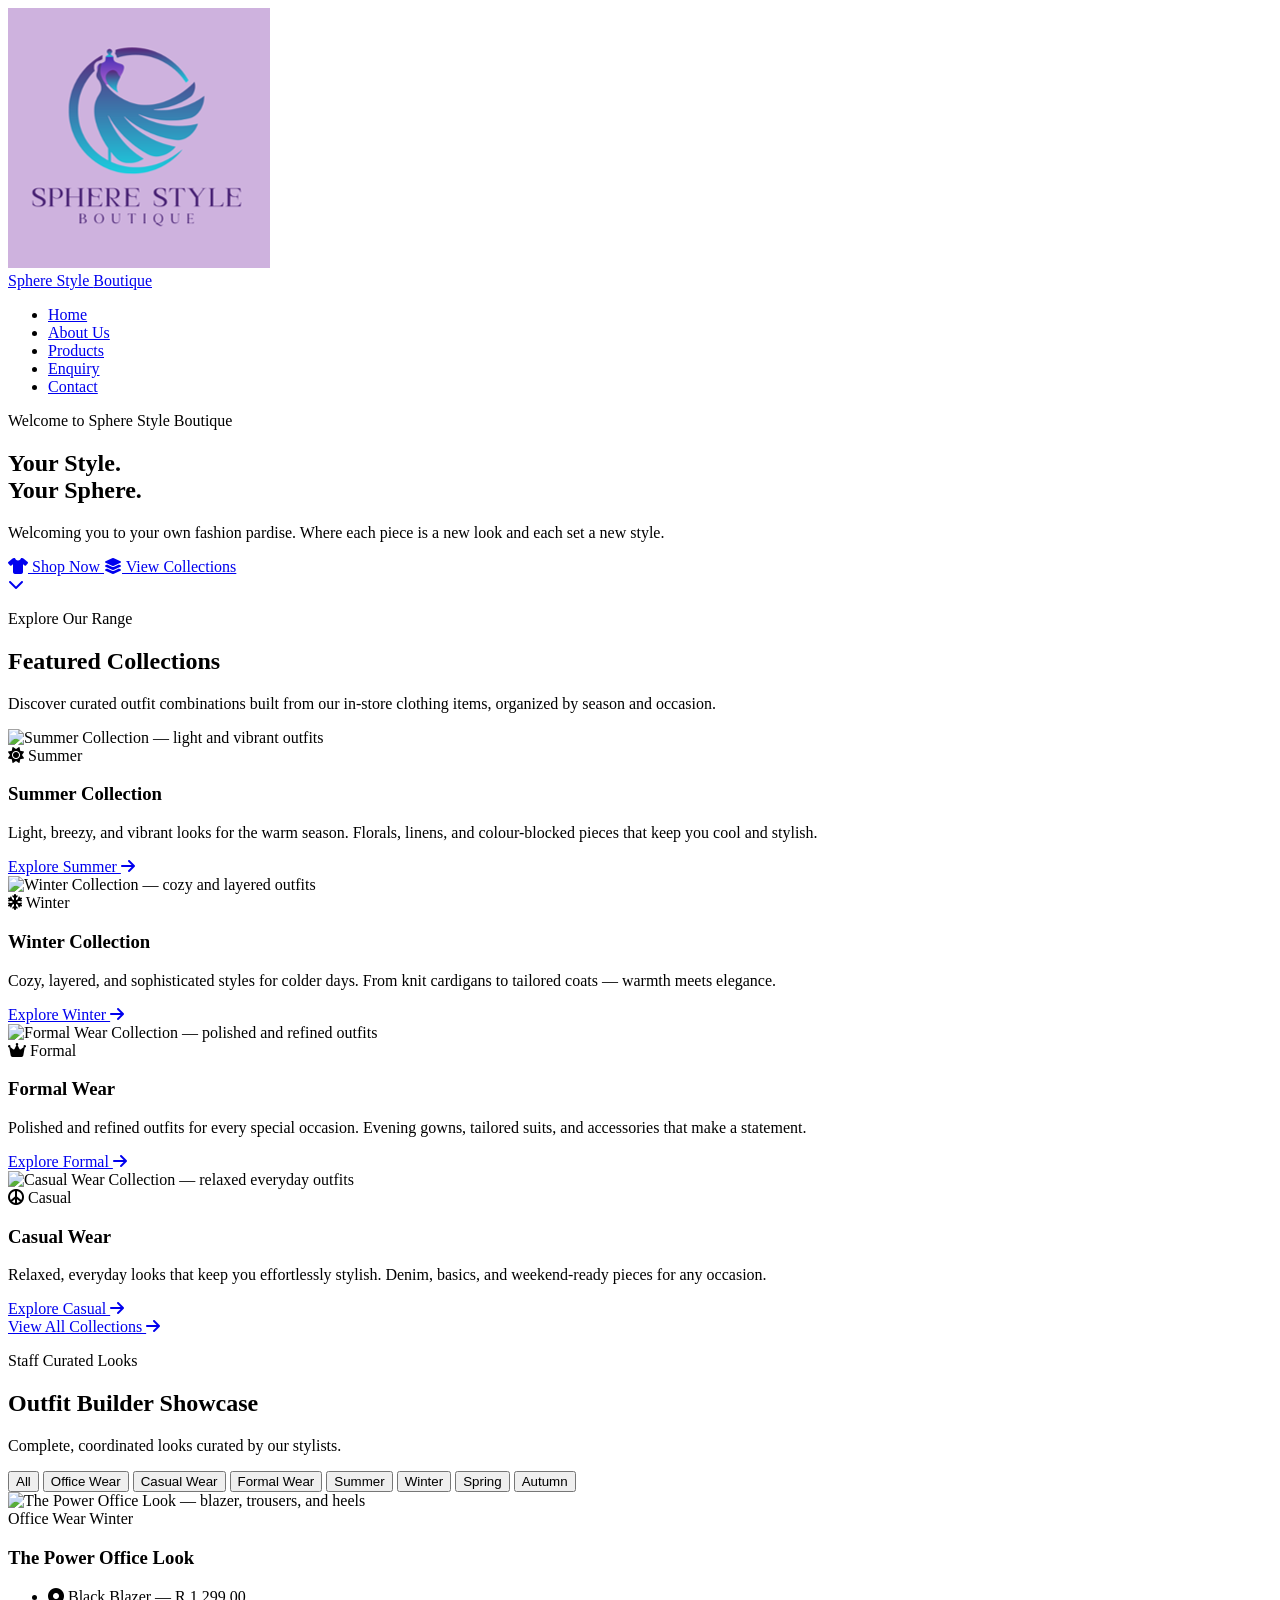
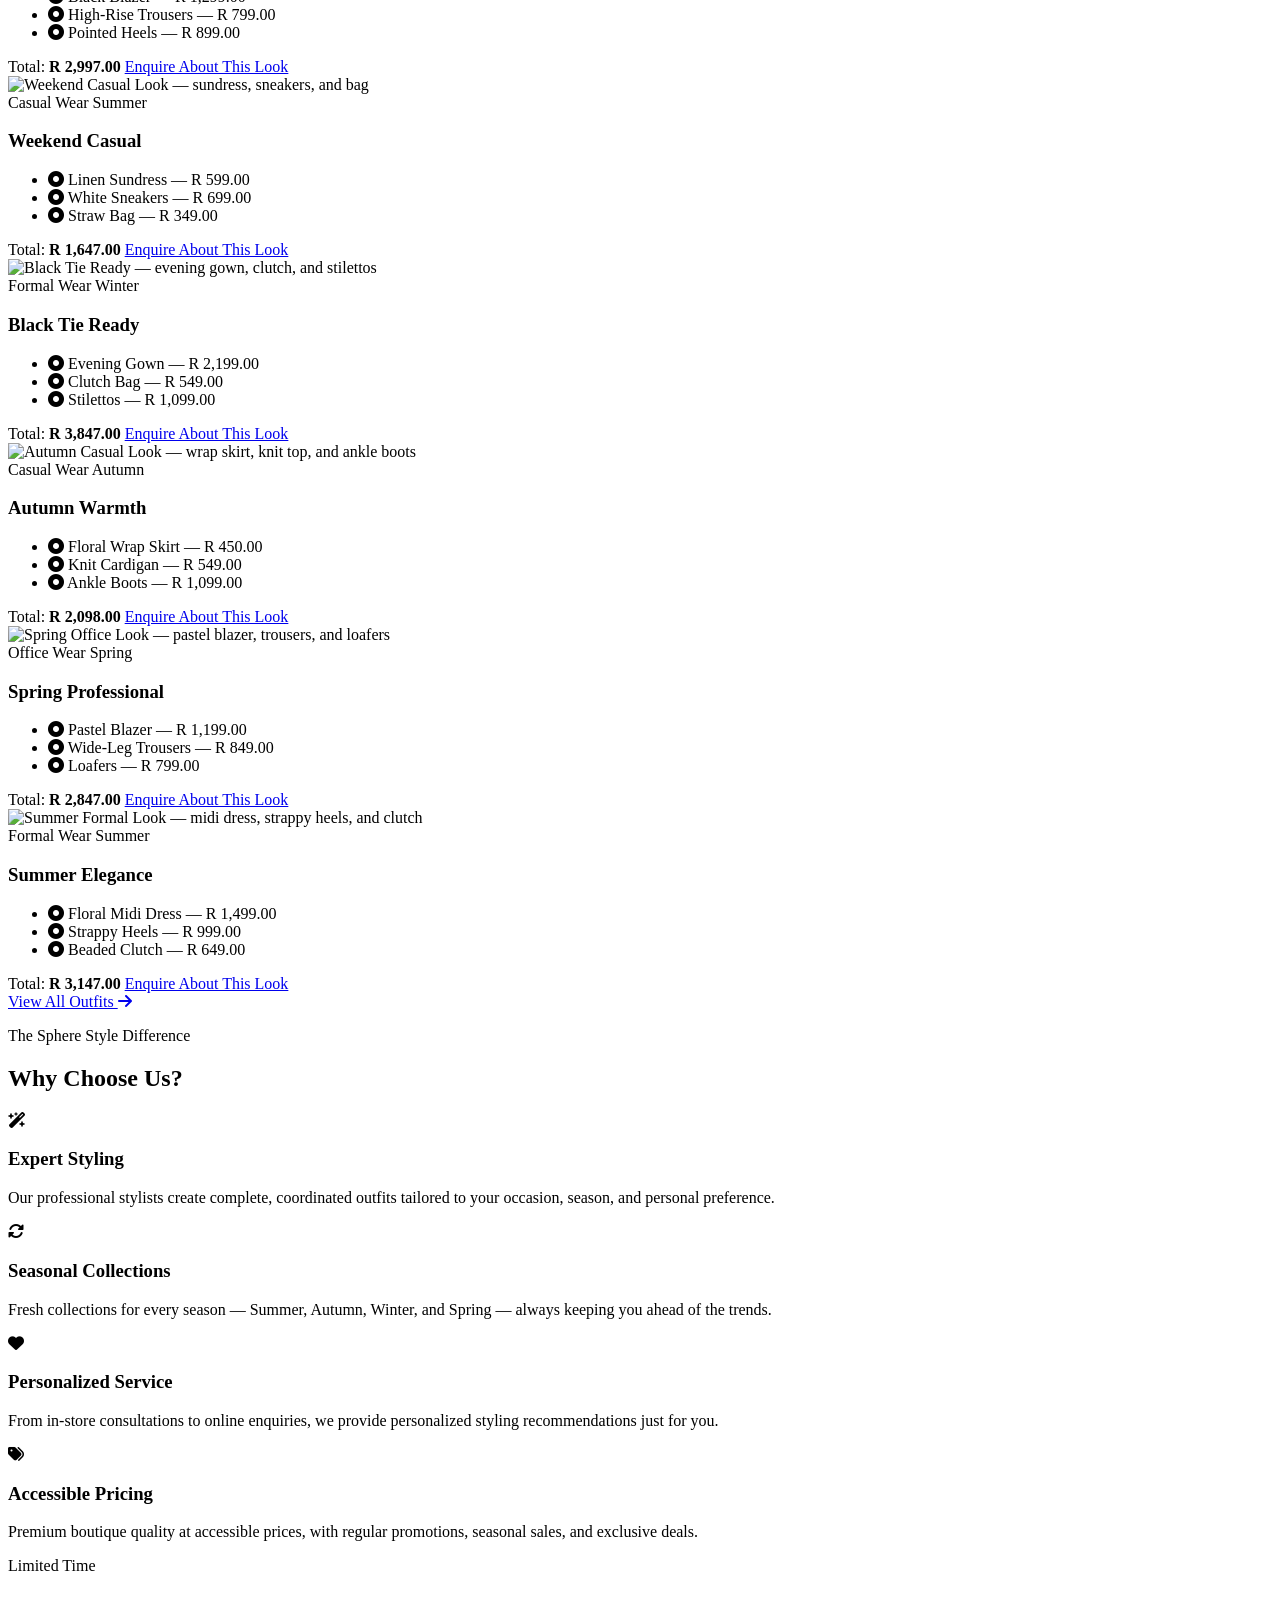
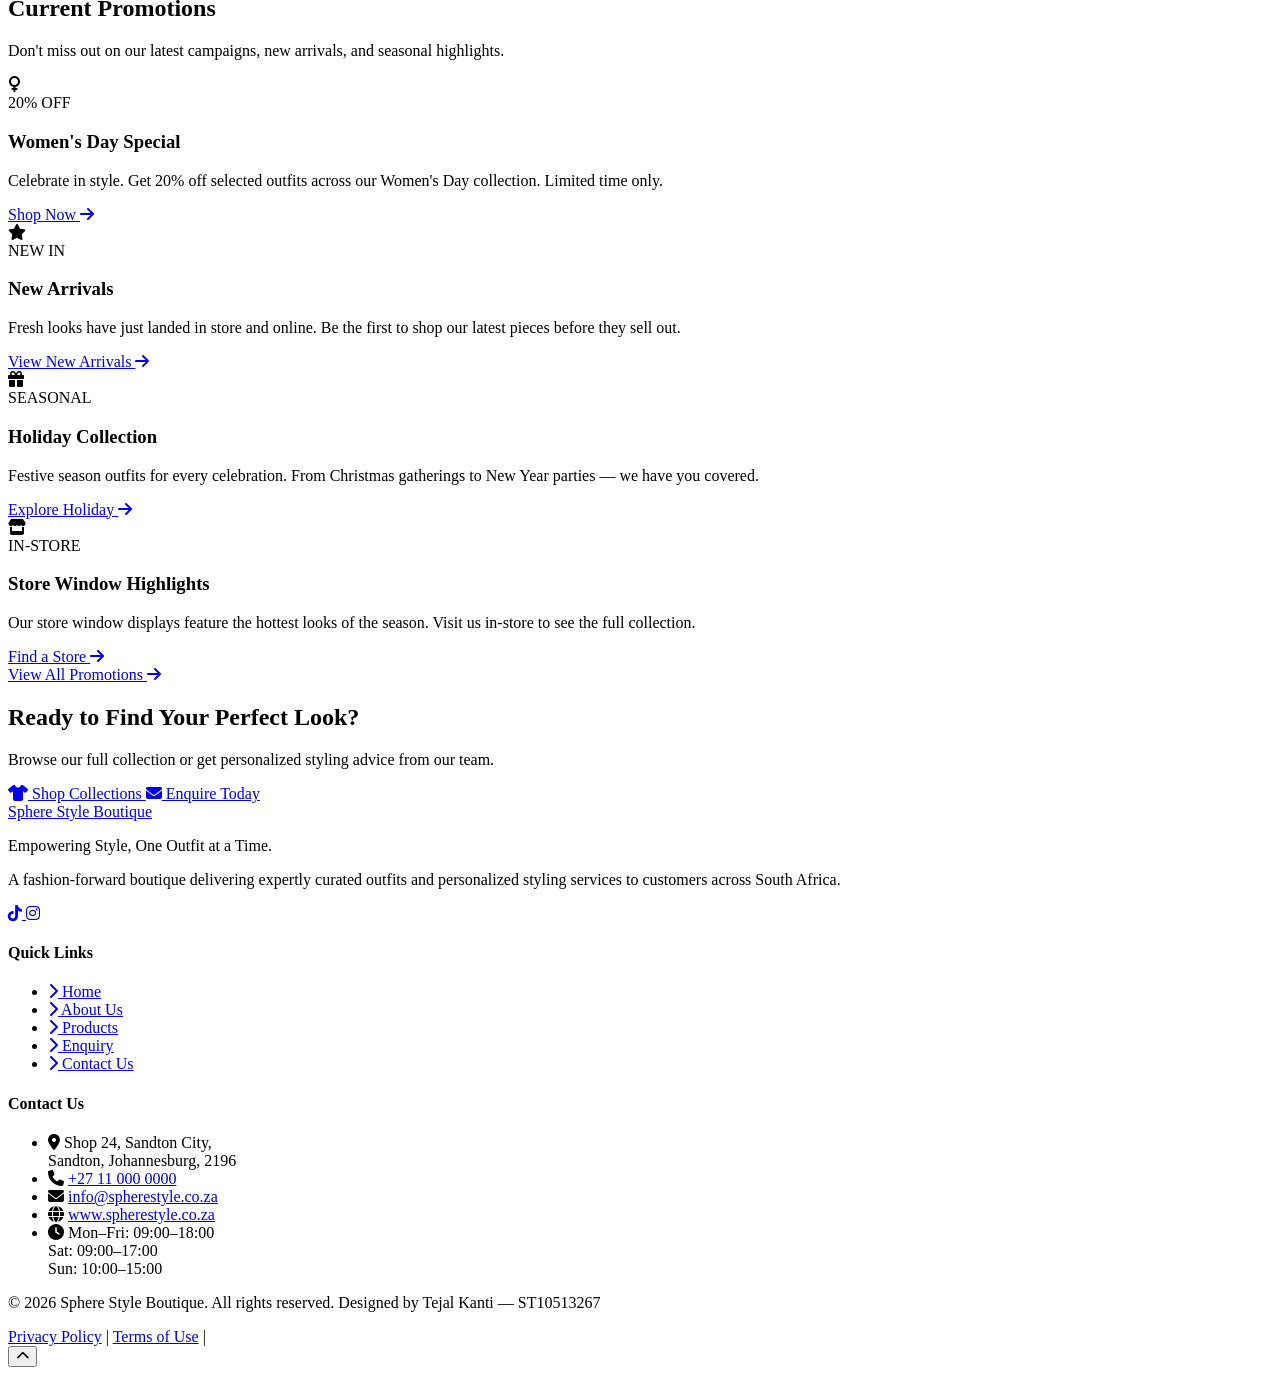
==== webpages/index.html @ b1c18297 "code: updated and finalised" ====
<!DOCTYPE html>
<html lang="en">
<head>
    <meta charset="UTF-8">
    <meta name="viewport" content="width=device-width, initial-scale=1.0">
    <meta name="description" content="Sphere Style Boutique">
    <title> Sphere Style Boutique | Home </title>

    <!-- Google Fonts -->
    <link href="https://fonts.googleapis.com/css2?family=Poppins:wght@400;500;600;700&family=Open+Sans:ital,wght@0,300;0,400;0,600;1,300&display=swap" rel="stylesheet">

    <!-- Font Awesome -->
    <link rel="stylesheet" href="https://cdnjs.cloudflare.com/ajax/libs/font-awesome/6.5.0/css/all.min.css">

    <!-- Main Stylesheet -->
    <link rel="stylesheet" href="css/styles.css">
</head>
<body>
        <!-- Navigation Bar -->
    <header class="navbar" id="navbar">
        <div class="nav-container">

        <!-- Logo -->
        <a href="index.html" class="nav-logo">
            <img src="/images/logo.png" alt="Sphere Style Boutique Logo" class="logo-img">
            <br>
            <span class="logo-text">Sphere Style <span class="logo-accent">Boutique</span></span>
        </a>
         <!-- Nav Links -->
          <nav class="nav-menu" id="navMenu">
            <ul class="nav-list">
                <li class="nav-item">
                    <a href="index.html" class="nav-link active">Home</a>
                </li>
                <li class="nav-item">
                    <a href="about.html" class="nav-link">About Us</a>
                </li>
                <li class="nav-item">
                    <a href="products.html" class="nav-link">Products</a>
                </li>
                <li class="nav-item">
                    <a href="enquiry.html" class="nav-link">Enquiry</a>
                </li>
                <li class="nav-item">
                    <a href="contact.html" class="nav-link">Contact</a>
                </li>
            </ul>
        </nav>
     </div>
</header>

    <!--Hero Section-->
    <section class="hero" id="hero">
    <div class="hero-overlay"></div>
    <div class="hero-content">
        <p class="hero-tagline">Welcome to Sphere Style Boutique</p>
        <h1 class="hero-heading">Your Style.<br>Your Sphere.</h1>
        <p class="hero-subtext">
            Welcoming you to your own fashion pardise. Where each piece is a new look and each set a new style.
        </p>
        <div class="hero-buttons">
            <a href="products.html" class="btn-primary">
                <i class="fa-solid fa-shirt"></i> Shop Now
            </a>
            <a href="products.html#collections" class="btn-secondary">
                <i class="fa-solid fa-layer-group"></i> View Collections
            </a>
        </div>
    </div>

    <!-- Scroll Down Indicator -->
    <div class="hero-scroll-indicator">
        <a href="#featured-collections" aria-label="Scroll down">
            <i class="fa-solid fa-chevron-down"></i>
        </a>
    </div>
</section>
    <!--Featured Collections-->
    <section class="featured-collections" id="featured-collections">
    <div class="section-container">

        <!-- Section Header -->
        <div class="section-header">
            <p class="section-label">Explore Our Range</p>
            <h2 class="section-title">Featured Collections</h2>
            <p class="section-subtitle">
                Discover curated outfit combinations built from our in-store 
                clothing items, organized by season and occasion.
            </p>
        </div>

        <!-- Collections Grid -->
        <div class="collections-grid">

            <!-- Collection Card 1 — Summer -->
            <article class="collection-card" data-season="summer">
                <div class="collection-card-image-wrapper">
                    <img 
                        src="images/outfits/summer-featured.jpg" 
                        alt="Summer Collection — light and vibrant outfits" 
                        class="collection-card-image"
                        loading="lazy"
                    >
                    <div class="collection-card-badge summer-badge">
                        <i class="fa-solid fa-sun"></i> Summer
                    </div>
                </div>
                <div class="collection-card-body">
                    <h3 class="collection-card-title">Summer Collection</h3>
                    <p class="collection-card-text">
                        Light, breezy, and vibrant looks for the warm season. 
                        Florals, linens, and colour-blocked pieces that keep you cool and stylish.
                    </p>
                    <a href="products.html#summer" class="btn-outline">
                        Explore Summer <i class="fa-solid fa-arrow-right"></i>
                    </a>
                </div>
            </article>

            <!-- Collection Card 2 — Winter -->
            <article class="collection-card" data-season="winter">
                <div class="collection-card-image-wrapper">
                    <img 
                        src="images/outfits/winter-featured.jpg" 
                        alt="Winter Collection — cozy and layered outfits" 
                        class="collection-card-image"
                        loading="lazy"
                    >
                    <div class="collection-card-badge winter-badge">
                        <i class="fa-solid fa-snowflake"></i> Winter
                    </div>
                </div>
                <div class="collection-card-body">
                    <h3 class="collection-card-title">Winter Collection</h3>
                    <p class="collection-card-text">
                        Cozy, layered, and sophisticated styles for colder days. 
                        From knit cardigans to tailored coats — warmth meets elegance.
                    </p>
                    <a href="products.html#winter" class="btn-outline">
                        Explore Winter <i class="fa-solid fa-arrow-right"></i>
                    </a>
                </div>
            </article>

            <!-- Collection Card 3 — Formal Wear -->
            <article class="collection-card" data-season="formal">
                <div class="collection-card-image-wrapper">
                    <img 
                        src="images/outfits/formal-featured.jpg" 
                        alt="Formal Wear Collection — polished and refined outfits" 
                        class="collection-card-image"
                        loading="lazy"
                    >
                    <div class="collection-card-badge formal-badge">
                        <i class="fa-solid fa-crown"></i> Formal
                    </div>
                </div>
                <div class="collection-card-body">
                    <h3 class="collection-card-title">Formal Wear</h3>
                    <p class="collection-card-text">
                        Polished and refined outfits for every special occasion. 
                        Evening gowns, tailored suits, and accessories that make a statement.
                    </p>
                    <a href="products.html#formal" class="btn-outline">
                        Explore Formal <i class="fa-solid fa-arrow-right"></i>
                    </a>
                </div>
            </article>

            <!-- Collection Card 4 — Casual Wear -->
            <article class="collection-card" data-season="casual">
                <div class="collection-card-image-wrapper">
                    <img 
                        src="images/outfits/casual-featured.jpg" 
                        alt="Casual Wear Collection — relaxed everyday outfits" 
                        class="collection-card-image"
                        loading="lazy"
                    >
                    <div class="collection-card-badge casual-badge">
                        <i class="fa-solid fa-peace"></i> Casual
                    </div>
                </div>
                <div class="collection-card-body">
                    <h3 class="collection-card-title">Casual Wear</h3>
                    <p class="collection-card-text">
                        Relaxed, everyday looks that keep you effortlessly stylish. 
                        Denim, basics, and weekend-ready pieces for any occasion.
                    </p>
                    <a href="products.html#casual" class="btn-outline">
                        Explore Casual <i class="fa-solid fa-arrow-right"></i>
                    </a>
                </div>
            </article>

        </div>

        <!-- View All Button -->
        <div class="section-cta">
            <a href="products.html" class="btn-primary">
                View All Collections <i class="fa-solid fa-arrow-right"></i>
            </a>
        </div>

    </div>
</section>

    <!--Outfit Builder-->
    <section class="outfit-builder" id="outfit-builder">
    <div class="section-container">

        <!-- Section Header -->
        <div class="section-header">
            <p class="section-label">Staff Curated Looks</p>
            <h2 class="section-title">Outfit Builder Showcase</h2>
            <p class="section-subtitle">
                Complete, coordinated looks curated by our stylists.
            </p>
        </div>

        <!-- Filter Buttons -->
        <div class="outfit-filter-bar" id="outfitFilterBar" role="tablist" aria-label="Filter outfits by category">
            <button class="filter-btn active" data-filter="all" role="tab" aria-selected="true">All</button>
            <button class="filter-btn" data-filter="office" role="tab" aria-selected="false">Office Wear</button>
            <button class="filter-btn" data-filter="casual" role="tab" aria-selected="false">Casual Wear</button>
            <button class="filter-btn" data-filter="formal" role="tab" aria-selected="false">Formal Wear</button>
            <button class="filter-btn" data-filter="summer" role="tab" aria-selected="false">Summer</button>
            <button class="filter-btn" data-filter="winter" role="tab" aria-selected="false">Winter</button>
            <button class="filter-btn" data-filter="spring" role="tab" aria-selected="false">Spring</button>
            <button class="filter-btn" data-filter="autumn" role="tab" aria-selected="false">Autumn</button>
        </div>

        <!-- Outfit Cards Grid -->
        <div class="outfit-grid" id="outfitGrid">

            <!-- Outfit Card 1 — Office Wear / Winter -->
            <article class="outfit-card" data-category="office" data-season="winter">
                <div class="outfit-card-image-wrapper">
                    <img 
                        src="images/outfits/office-look.jpg" 
                        alt="The Power Office Look — blazer, trousers, and heels" 
                        class="outfit-card-image"
                        loading="lazy"
                    >
                </div>
                <div class="outfit-card-body">
                    <div class="outfit-card-tags">
                        <span class="outfit-tag office-tag">Office Wear</span>
                        <span class="outfit-tag winter-tag">Winter</span>
                    </div>
                    <h3 class="outfit-card-title">The Power Office Look</h3>
                    <ul class="outfit-items-list">
                        <li><i class="fa-solid fa-circle-dot"></i> Black Blazer — R 1,299.00</li>
                        <li><i class="fa-solid fa-circle-dot"></i> High-Rise Trousers — R 799.00</li>
                        <li><i class="fa-solid fa-circle-dot"></i> Pointed Heels — R 899.00</li>
                    </ul>
                    <div class="outfit-card-footer">
                        <span class="outfit-total">Total: <strong>R 2,997.00</strong></span>
                        <a href="enquiry.html" class="btn btn-small">Enquire About This Look</a>
                    </div>
                </div>
            </article>

            <!-- Outfit Card 2 — Casual Wear / Summer -->
            <article class="outfit-card" data-category="casual" data-season="summer">
                <div class="outfit-card-image-wrapper">
                    <img 
                        src="images/outfits/casual-look.jpg" 
                        alt="Weekend Casual Look — sundress, sneakers, and bag" 
                        class="outfit-card-image"
                        loading="lazy"
                    >
                </div>
                <div class="outfit-card-body">
                    <div class="outfit-card-tags">
                        <span class="outfit-tag casual-tag">Casual Wear</span>
                        <span class="outfit-tag summer-tag">Summer</span>
                    </div>
                    <h3 class="outfit-card-title">Weekend Casual</h3>
                    <ul class="outfit-items-list">
                        <li><i class="fa-solid fa-circle-dot"></i> Linen Sundress — R 599.00</li>
                        <li><i class="fa-solid fa-circle-dot"></i> White Sneakers — R 699.00</li>
                        <li><i class="fa-solid fa-circle-dot"></i> Straw Bag — R 349.00</li>
                    </ul>
                    <div class="outfit-card-footer">
                        <span class="outfit-total">Total: <strong>R 1,647.00</strong></span>
                        <a href="enquiry.html" class="btn btn-small">Enquire About This Look</a>
                    </div>
                </div>
            </article>

            <!-- Outfit Card 3 — Formal Wear / Winter -->
            <article class="outfit-card" data-category="formal" data-season="winter">
                <div class="outfit-card-image-wrapper">
                    <img 
                        src="images/outfits/formal-look.jpg" 
                        alt="Black Tie Ready — evening gown, clutch, and stilettos" 
                        class="outfit-card-image"
                        loading="lazy"
                    >
                </div>
                <div class="outfit-card-body">
                    <div class="outfit-card-tags">
                        <span class="outfit-tag formal-tag">Formal Wear</span>
                        <span class="outfit-tag winter-tag">Winter</span>
                    </div>
                    <h3 class="outfit-card-title">Black Tie Ready</h3>
                    <ul class="outfit-items-list">
                        <li><i class="fa-solid fa-circle-dot"></i> Evening Gown — R 2,199.00</li>
                        <li><i class="fa-solid fa-circle-dot"></i> Clutch Bag — R 549.00</li>
                        <li><i class="fa-solid fa-circle-dot"></i> Stilettos — R 1,099.00</li>
                    </ul>
                    <div class="outfit-card-footer">
                        <span class="outfit-total">Total: <strong>R 3,847.00</strong></span>
                        <a href="enquiry.html" class="btn btn-small">Enquire About This Look</a>
                    </div>
                </div>
            </article>

            <!-- Outfit Card 4 — Casual / Autumn -->
            <article class="outfit-card" data-category="casual" data-season="autumn">
                <div class="outfit-card-image-wrapper">
                    <img 
                        src="images/outfits/autumn-look.jpg" 
                        alt="Autumn Casual Look — wrap skirt, knit top, and ankle boots" 
                        class="outfit-card-image"
                        loading="lazy"
                    >
                </div>
                <div class="outfit-card-body">
                    <div class="outfit-card-tags">
                        <span class="outfit-tag casual-tag">Casual Wear</span>
                        <span class="outfit-tag autumn-tag">Autumn</span>
                    </div>
                    <h3 class="outfit-card-title">Autumn Warmth</h3>
                    <ul class="outfit-items-list">
                        <li><i class="fa-solid fa-circle-dot"></i> Floral Wrap Skirt — R 450.00</li>
                        <li><i class="fa-solid fa-circle-dot"></i> Knit Cardigan — R 549.00</li>
                        <li><i class="fa-solid fa-circle-dot"></i> Ankle Boots — R 1,099.00</li>
                    </ul>
                    <div class="outfit-card-footer">
                        <span class="outfit-total">Total: <strong>R 2,098.00</strong></span>
                        <a href="enquiry.html" class="btn btn-small">Enquire About This Look</a>
                    </div>
                </div>
            </article>

            <!-- Outfit Card 5 — Office / Spring -->
            <article class="outfit-card" data-category="office" data-season="spring">
                <div class="outfit-card-image-wrapper">
                    <img 
                        src="images/outfits/spring-office.jpg" 
                        alt="Spring Office Look — pastel blazer, trousers, and loafers" 
                        class="outfit-card-image"
                        loading="lazy"
                    >
                </div>
                <div class="outfit-card-body">
                    <div class="outfit-card-tags">
                        <span class="outfit-tag office-tag">Office Wear</span>
                        <span class="outfit-tag spring-tag">Spring</span>
                    </div>
                    <h3 class="outfit-card-title">Spring Professional</h3>
                    <ul class="outfit-items-list">
                        <li><i class="fa-solid fa-circle-dot"></i> Pastel Blazer — R 1,199.00</li>
                        <li><i class="fa-solid fa-circle-dot"></i> Wide-Leg Trousers — R 849.00</li>
                        <li><i class="fa-solid fa-circle-dot"></i> Loafers — R 799.00</li>
                    </ul>
                    <div class="outfit-card-footer">
                        <span class="outfit-total">Total: <strong>R 2,847.00</strong></span>
                        <a href="enquiry.html" class="btn btn-small">Enquire About This Look</a>
                    </div>
                </div>
            </article>

            <!-- Outfit Card 6 — Formal / Summer -->
            <article class="outfit-card" data-category="formal" data-season="summer">
                <div class="outfit-card-image-wrapper">
                    <img 
                        src="images/outfits/summer-formal.jpg" 
                        alt="Summer Formal Look — midi dress, strappy heels, and clutch" 
                        class="outfit-card-image"
                        loading="lazy"
                    >
                </div>
                <div class="outfit-card-body">
                    <div class="outfit-card-tags">
                        <span class="outfit-tag formal-tag">Formal Wear</span>
                        <span class="outfit-tag summer-tag">Summer</span>
                    </div>
                    <h3 class="outfit-card-title">Summer Elegance</h3>
                    <ul class="outfit-items-list">
                        <li><i class="fa-solid fa-circle-dot"></i> Floral Midi Dress — R 1,499.00</li>
                        <li><i class="fa-solid fa-circle-dot"></i> Strappy Heels — R 999.00</li>
                        <li><i class="fa-solid fa-circle-dot"></i> Beaded Clutch — R 649.00</li>
                    </ul>
                    <div class="outfit-card-footer">
                        <span class="outfit-total">Total: <strong>R 3,147.00</strong></span>
                        <a href="enquiry.html" class="btn btn-small">Enquire About This Look</a>
                    </div>
                </div>
            </article>

        </div>
        <!-- End of Outfit Grid -->

        <!-- View All Outfits CTA -->
        <div class="section-cta">
            <a href="products.html" class="btn-primary">
                View All Outfits <i class="fa-solid fa-arrow-right"></i>
            </a>
        </div>

    </div>
</section>

    <!--Features-->
    <section class="why-us" id="why-us">
    <div class="section-container">

        <div class="section-header">
            <p class="section-label">The Sphere Style Difference</p>
            <h2 class="section-title">Why Choose Us?</h2>
        </div>

        <div class="features-grid">

            <!-- Feature 1 -->
            <div class="feature-card">
                <div class="feature-icon">
                    <i class="fa-solid fa-wand-magic-sparkles"></i>
                </div>
                <h3 class="feature-title">Expert Styling</h3>
                <p class="feature-text">
                    Our professional stylists create complete, coordinated outfits 
                    tailored to your occasion, season, and personal preference.
                </p>
            </div>

            <!-- Feature 2 -->
            <div class="feature-card">
                <div class="feature-icon">
                    <i class="fa-solid fa-rotate"></i>
                </div>
                <h3 class="feature-title">Seasonal Collections</h3>
                <p class="feature-text">
                    Fresh collections for every season — Summer, Autumn, Winter, 
                    and Spring — always keeping you ahead of the trends.
                </p>
            </div>

            <!-- Feature 3 -->
            <div class="feature-card">
                <div class="feature-icon">
                    <i class="fa-solid fa-heart"></i>
                </div>
                <h3 class="feature-title">Personalized Service</h3>
                <p class="feature-text">
                    From in-store consultations to online enquiries, we provide 
                    personalized styling recommendations just for you.
                </p>
            </div>

            <!-- Feature 4 -->
            <div class="feature-card">
                <div class="feature-icon">
                    <i class="fa-solid fa-tags"></i>
                </div>
                <h3 class="feature-title">Accessible Pricing</h3>
                <p class="feature-text">
                    Premium boutique quality at accessible prices, with regular 
                    promotions, seasonal sales, and exclusive deals.
                </p>
            </div>

        </div>
    </div>
</section>

    <!--Promotions-->
    <section class="promotions" id="promotions">
    <div class="section-container">

        <!-- Section Header -->
        <div class="section-header">
            <p class="section-label promo-label">Limited Time</p>
            <h2 class="section-title promo-title">Current Promotions</h2>
            <p class="section-subtitle promo-subtitle">
                Don't miss out on our latest campaigns, new arrivals, 
                and seasonal highlights.
            </p>
        </div>

        <!-- Promotions Grid -->
        <div class="promos-grid">

            <!-- Promo Card 1 — Women's Day -->
            <article class="promo-card">
                <div class="promo-card-icon">
                    <i class="fa-solid fa-venus"></i>
                </div>
                <div class="promo-card-body">
                    <span class="promo-card-badge">20% OFF</span>
                    <h3 class="promo-card-title">Women's Day Special</h3>
                    <p class="promo-card-text">
                        Celebrate in style. Get 20% off selected outfits 
                        across our Women's Day collection. Limited time only.
                    </p>
                    <a href="products.html" class="btn-gold-outline">
                        Shop Now <i class="fa-solid fa-arrow-right"></i>
                    </a>
                </div>
            </article>

            <!-- Promo Card 2 — New Arrivals -->
            <article class="promo-card promo-card-featured">
                <div class="promo-card-icon">
                    <i class="fa-solid fa-star"></i>
                </div>
                <div class="promo-card-body">
                    <span class="promo-card-badge">NEW IN</span>
                    <h3 class="promo-card-title">New Arrivals</h3>
                    <p class="promo-card-text">
                        Fresh looks have just landed in store and online. 
                        Be the first to shop our latest pieces before they sell out.
                    </p>
                    <a href="products.html" class="btn-gold">
                        View New Arrivals <i class="fa-solid fa-arrow-right"></i>
                    </a>
                </div>
            </article>

            <!-- Promo Card 3 — Holiday Collection -->
            <article class="promo-card">
                <div class="promo-card-icon">
                    <i class="fa-solid fa-gift"></i>
                </div>
                <div class="promo-card-body">
                    <span class="promo-card-badge">SEASONAL</span>
                    <h3 class="promo-card-title">Holiday Collection</h3>
                    <p class="promo-card-text">
                        Festive season outfits for every celebration. 
                        From Christmas gatherings to New Year parties — we have you covered.
                    </p>
                    <a href="products.html" class="btn-gold-outline">
                        Explore Holiday <i class="fa-solid fa-arrow-right"></i>
                    </a>
                </div>
            </article>

            <!-- Promo Card 4 — Store Window Display -->
            <article class="promo-card">
                <div class="promo-card-icon">
                    <i class="fa-solid fa-store"></i>
                </div>
                <div class="promo-card-body">
                    <span class="promo-card-badge">IN-STORE</span>
                    <h3 class="promo-card-title">Store Window Highlights</h3>
                    <p class="promo-card-text">
                        Our store window displays feature the hottest looks 
                        of the season. Visit us in-store to see the full collection.
                    </p>
                    <a href="contact.html" class="btn-gold-outline">
                        Find a Store <i class="fa-solid fa-arrow-right"></i>
                    </a>
                </div>
            </article>

        </div>

        <!-- Promotions CTA -->
        <div class="section-cta">
            <a href="products.html" class="btn-light">
                View All Promotions <i class="fa-solid fa-arrow-right"></i>
            </a>
        </div>

    </div>
</section>

    <!--CTA Features-->
    <section class="cta-strip" id="cta-strip">
    <div class="cta-strip-content">
        <div class="cta-strip-text">
            <h2 class="cta-strip-heading">Ready to Find Your Perfect Look?</h2>
            <p class="cta-strip-subtext">
                Browse our full collection or get personalized styling advice from our team.
            </p>
        </div>
        <div class="cta-strip-buttons">
            <a href="products.html" class="btn-gold">
                <i class="fa-solid fa-shirt"></i> Shop Collections
            </a>
            <a href="enquiry.html" class="btn-white-outline">
                <i class="fa-solid fa-envelope"></i> Enquire Today
            </a>
        </div>
    </div>
</section>
    <!--Footer-->
    <footer class="footer" id="footer">
    <div class="footer-container">

        <!-- Footer Column 1 — Brand -->
        <div class="footer-col footer-brand">
            <a href="index.html" class="footer-logo">
                <span class="footer-logo-text">Sphere Style <span class="logo-accent">Boutique</span></span>
            </a>
            <p class="footer-tagline">
                Empowering Style, One Outfit at a Time.
            </p>
            <p class="footer-description">
                A fashion-forward boutique delivering expertly curated outfits 
                and personalized styling services to customers across South Africa.
            </p>
            <!-- Social Media Icons -->
            <div class="footer-social">
                <a href="#" class="social-icon" aria-label="Follow us on TikTok">
                    <i class="fa-brands fa-tiktok"></i>
                </a>
                <a href="#" class="social-icon" aria-label="Follow us on Instagram">
                    <i class="fa-brands fa-instagram"></i>
                </a>
            </div>
        </div>

        <!-- Footer Column 2 — Quick Links -->
        <div class="footer-col">
            <h4 class="footer-col-heading">Quick Links</h4>
            <ul class="footer-links">
                <li><a href="index.html"><i class="fa-solid fa-chevron-right"></i> Home</a></li>
                <li><a href="about.html"><i class="fa-solid fa-chevron-right"></i> About Us</a></li>
                <li><a href="products.html"><i class="fa-solid fa-chevron-right"></i> Products</a></li>
                <li><a href="enquiry.html"><i class="fa-solid fa-chevron-right"></i> Enquiry</a></li>
                <li><a href="contact.html"><i class="fa-solid fa-chevron-right"></i> Contact Us</a></li>
            </ul>
        </div>

        <!-- Footer Column 3 — Contact Info -->
        <div class="footer-col">
            <h4 class="footer-col-heading">Contact Us</h4>
            <ul class="footer-contact-list">
                <li>
                    <i class="fa-solid fa-location-dot"></i>
                    <span>Shop 24, Sandton City,<br>Sandton, Johannesburg, 2196</span>
                </li>
                <li>
                    <i class="fa-solid fa-phone"></i>
                    <a href="tel:+27110000000">+27 11 000 0000</a>
                </li>
                <li>
                    <i class="fa-solid fa-envelope"></i>
                    <a href="mailto:info@spherestyle.co.za">info@spherestyle.co.za</a>
                </li>
                <li>
                    <i class="fa-solid fa-globe"></i>
                    <a href="https://www.spherestyle.com" target="_blank">
                        www.spherestyle.co.za
                    </a>
                </li>
                <li>
                    <i class="fa-solid fa-clock"></i>
                    <span>Mon–Fri: 09:00–18:00<br>Sat: 09:00–17:00<br>Sun: 10:00–15:00</span>
                </li>
            </ul>
        </div>

    </div>

    <!-- Footer Bottom Bar -->
    <div class="footer-bottom">
        <div class="footer-bottom-container">
            <p class="footer-copyright">
                &copy; 2026 Sphere Style Boutique. All rights reserved. 
                Designed by Tejal Kanti — ST10513267
            </p>
            <div class="footer-bottom-links">
                <a href="#">Privacy Policy</a>
                <span>|</span>
                <a href="#">Terms of Use</a>
                <span>|</span>
            </div>
        </div>
    </div>
</footer>

    <!--Back to the top button-->
        <button class="back-to-top" id="backToTop" aria-label="Back to top">
            <i class="fa-solid fa-chevron-up"></i>
        </button>

    <!--JavaScript Link-->
        <script src="js/main.js"></script>

</body>
</html>
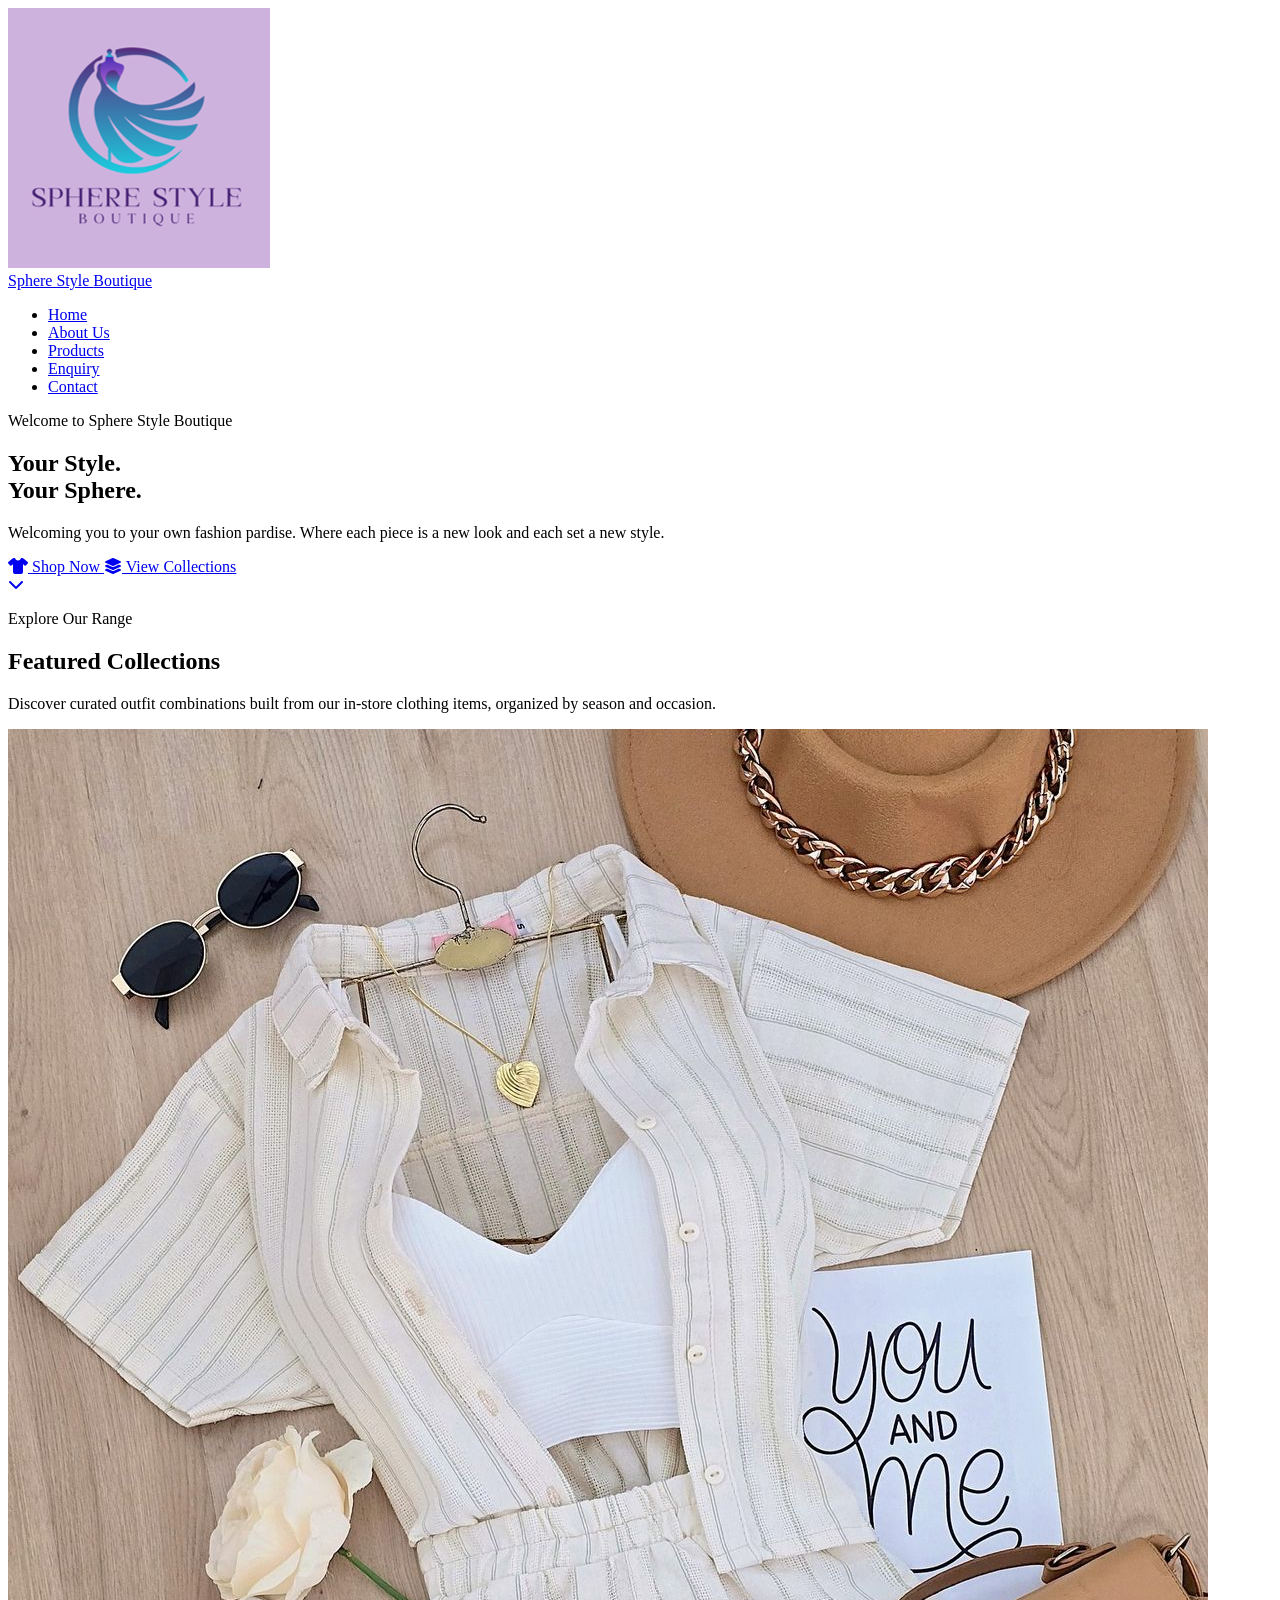
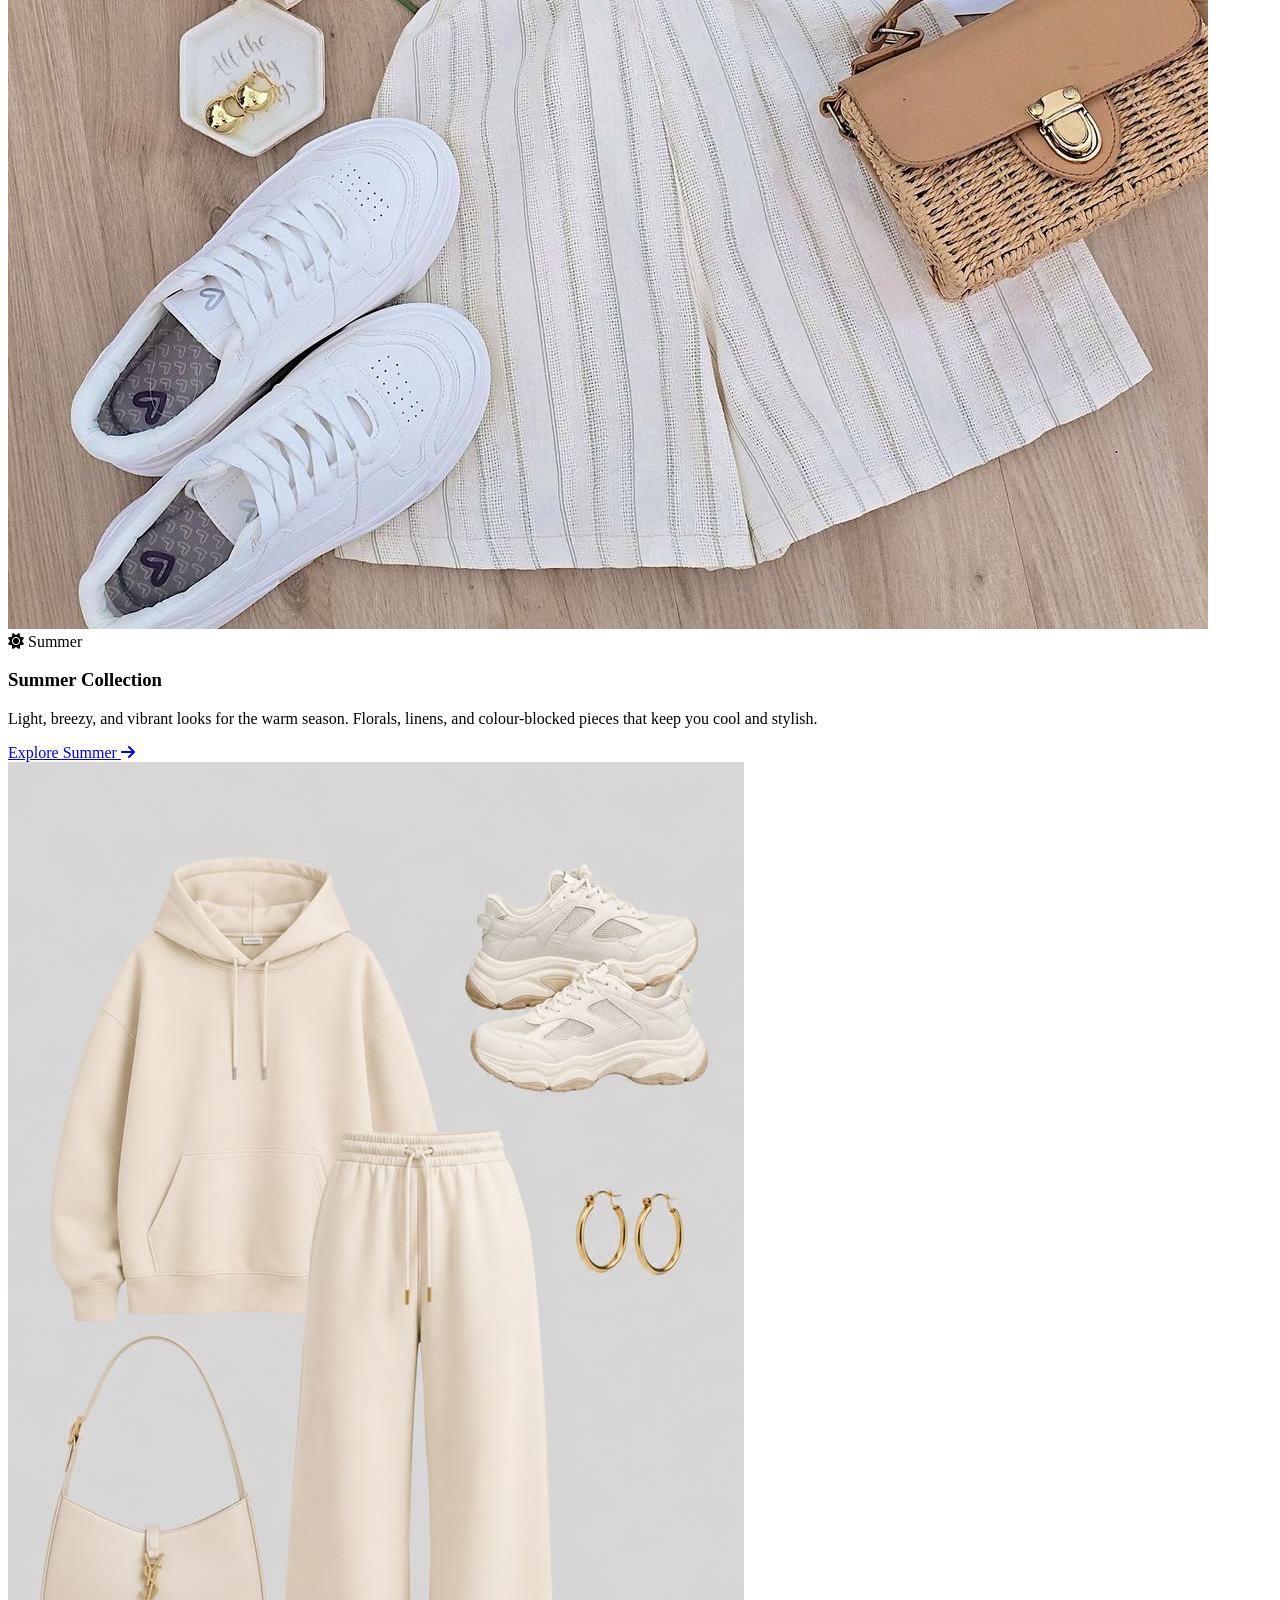
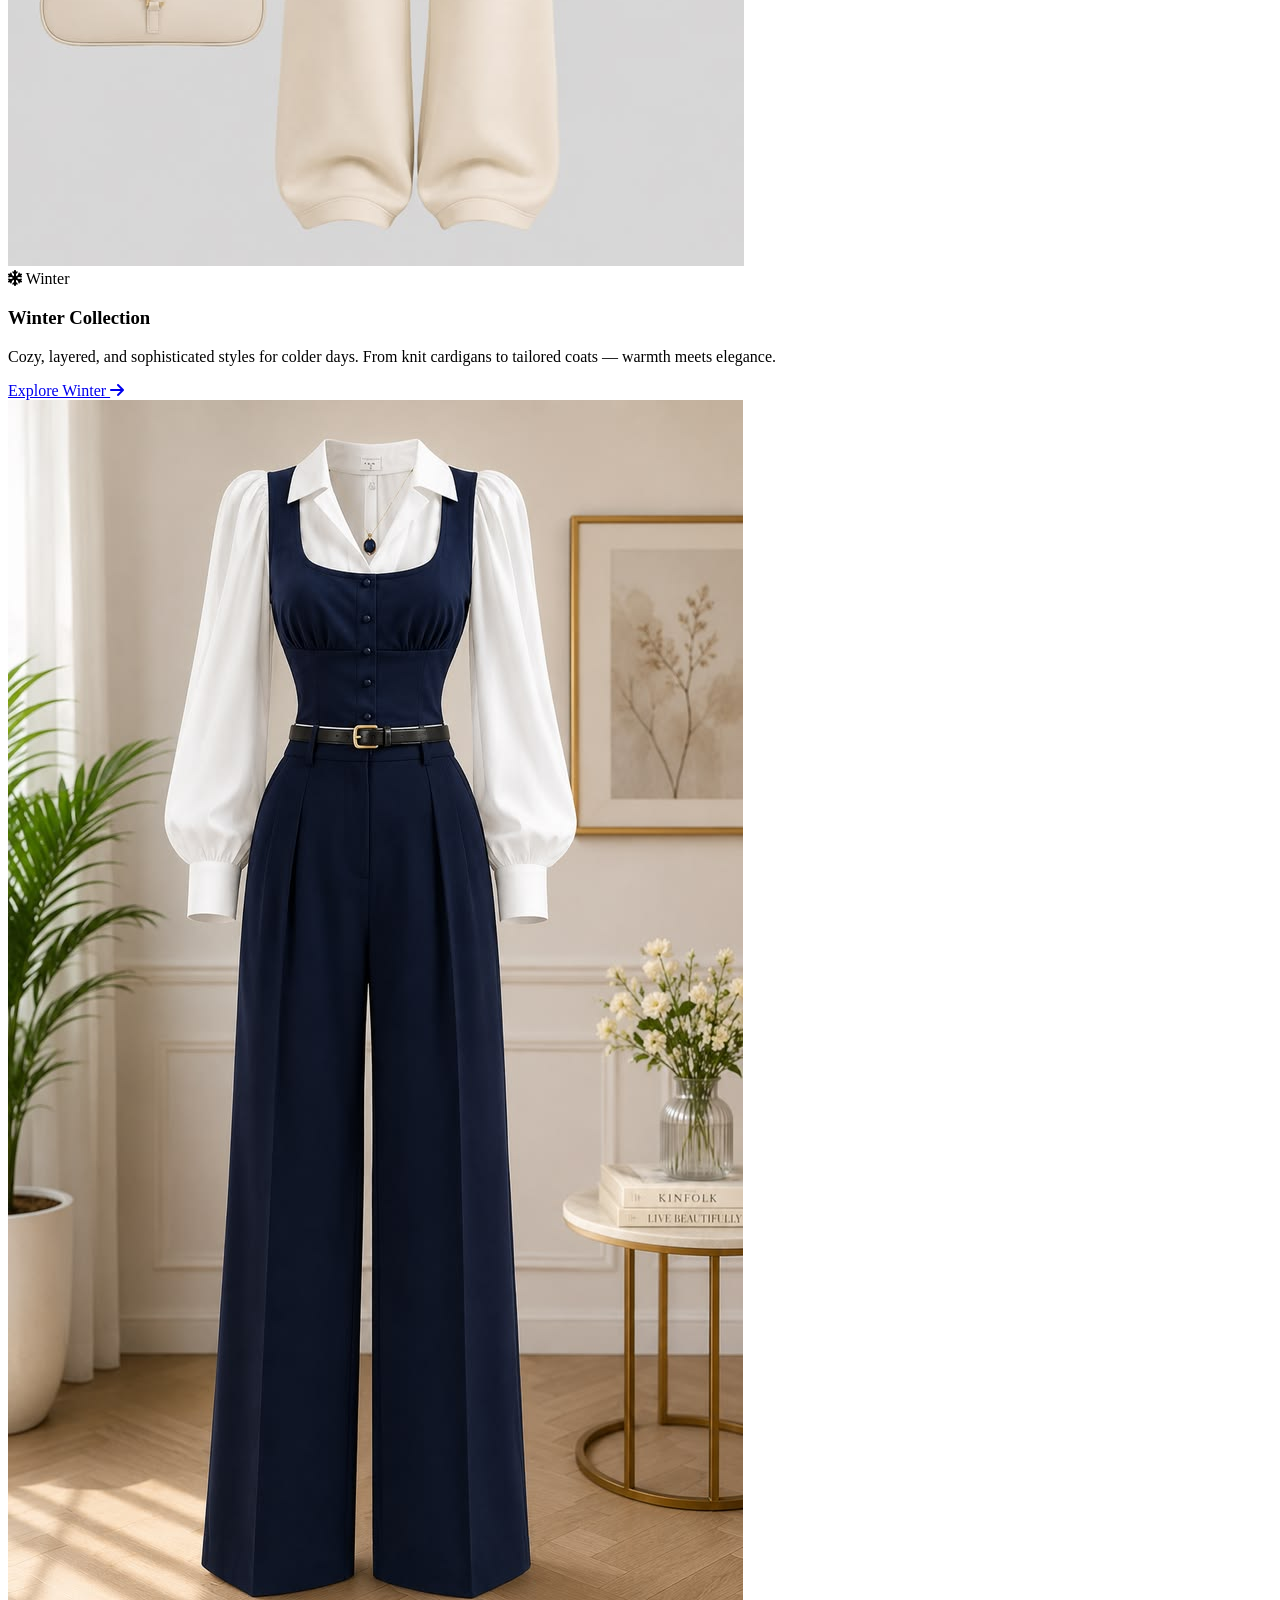
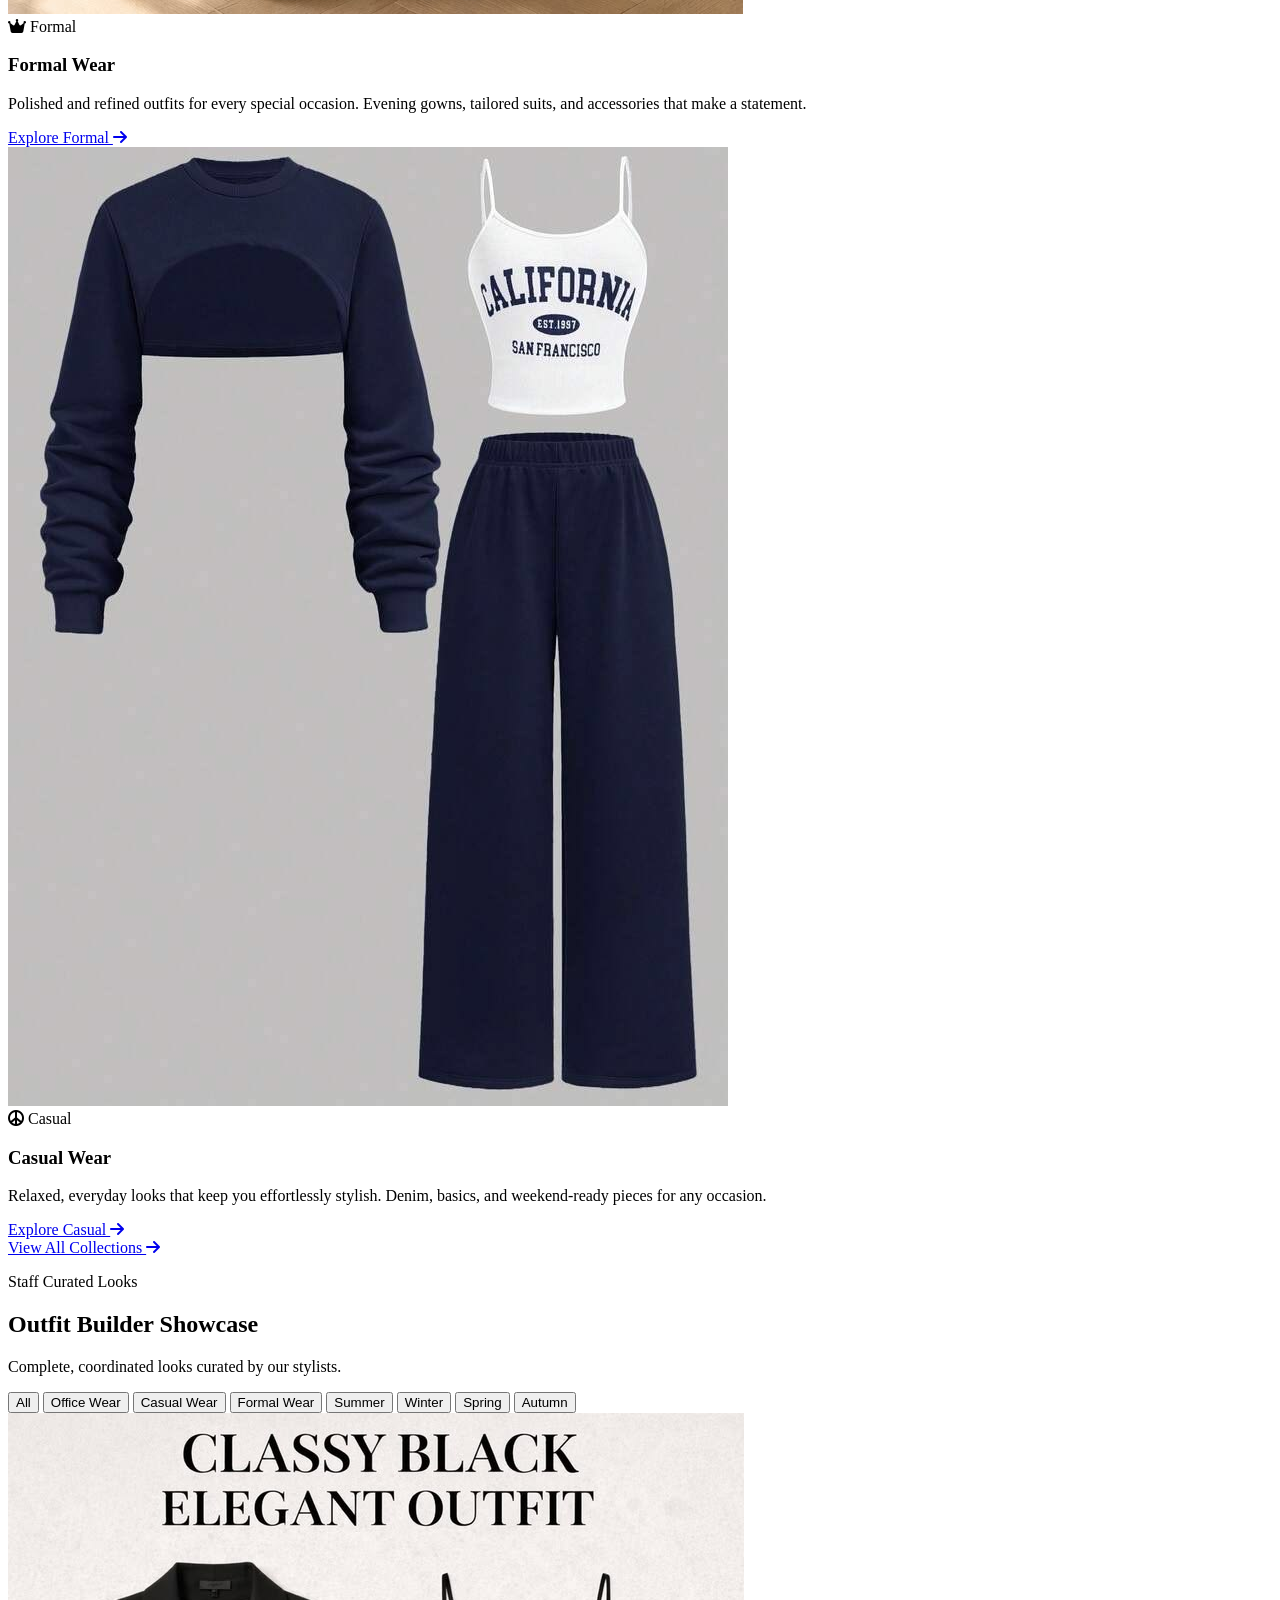
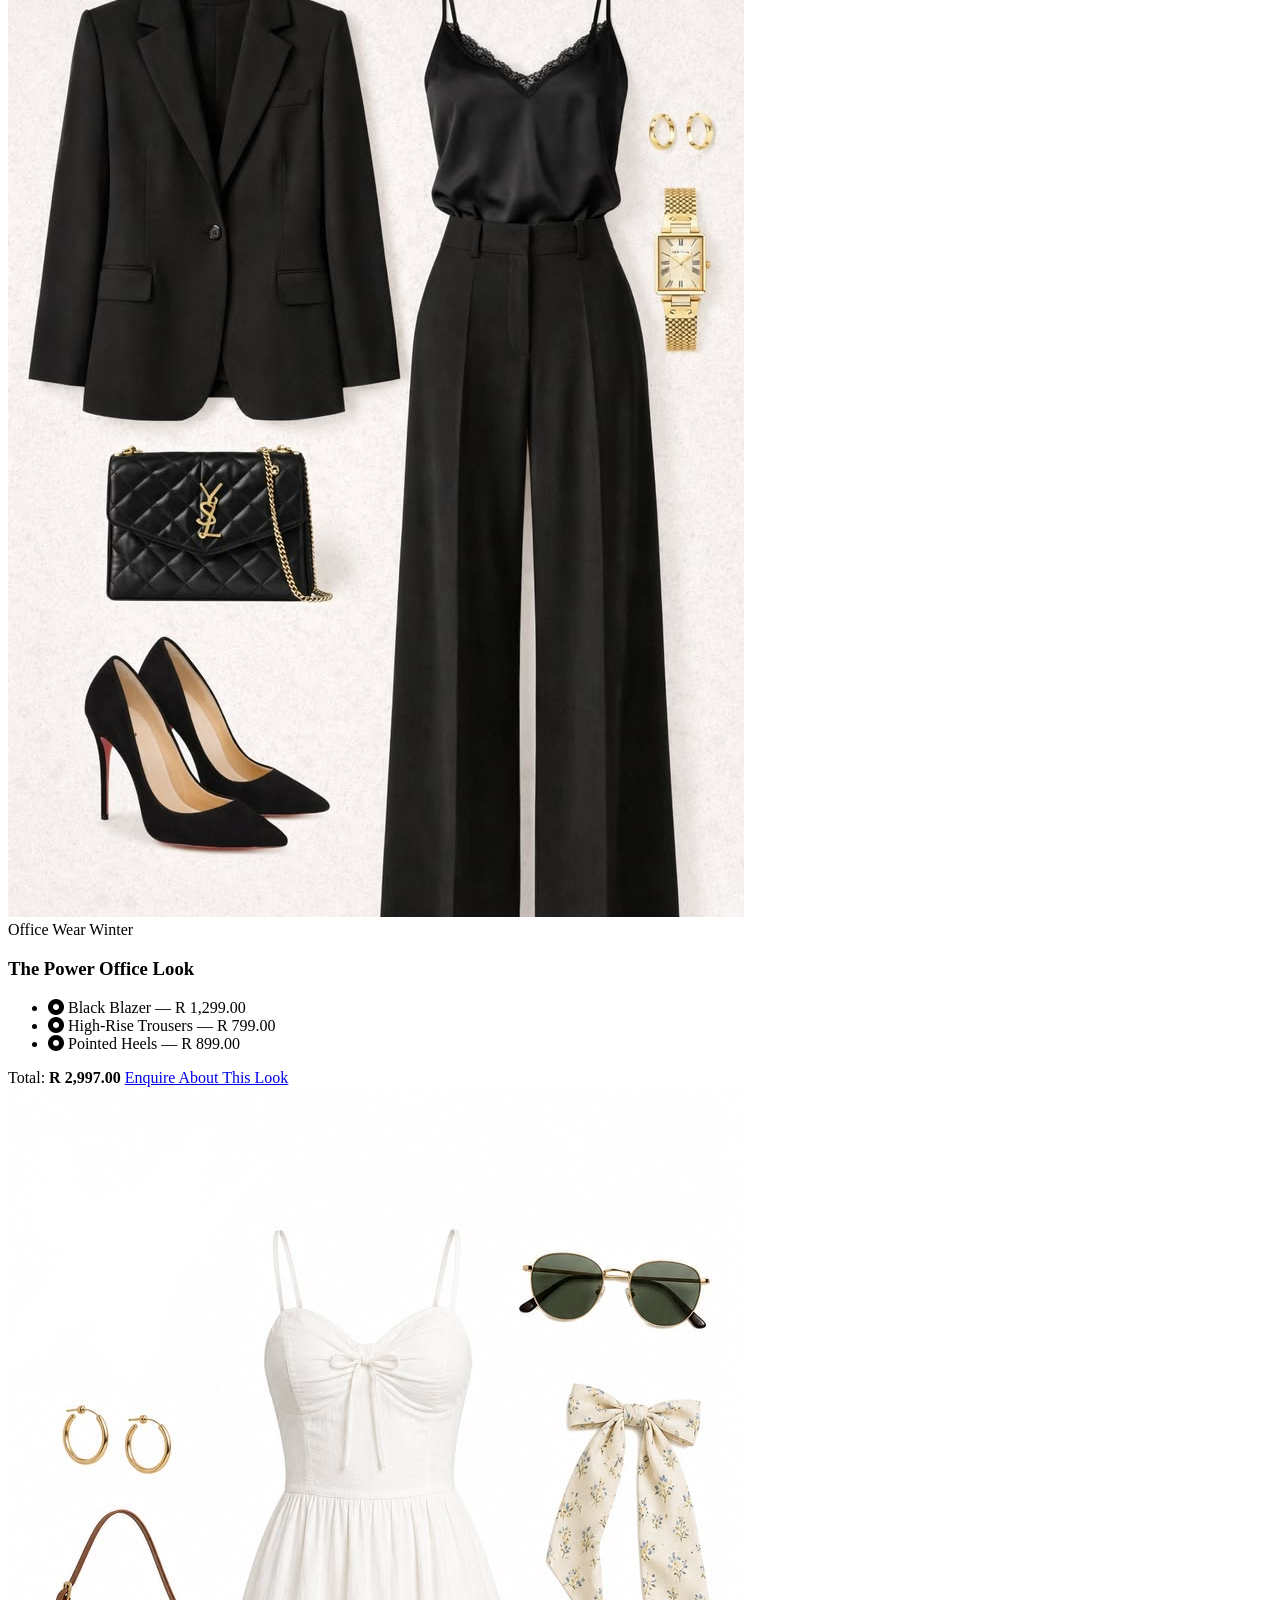
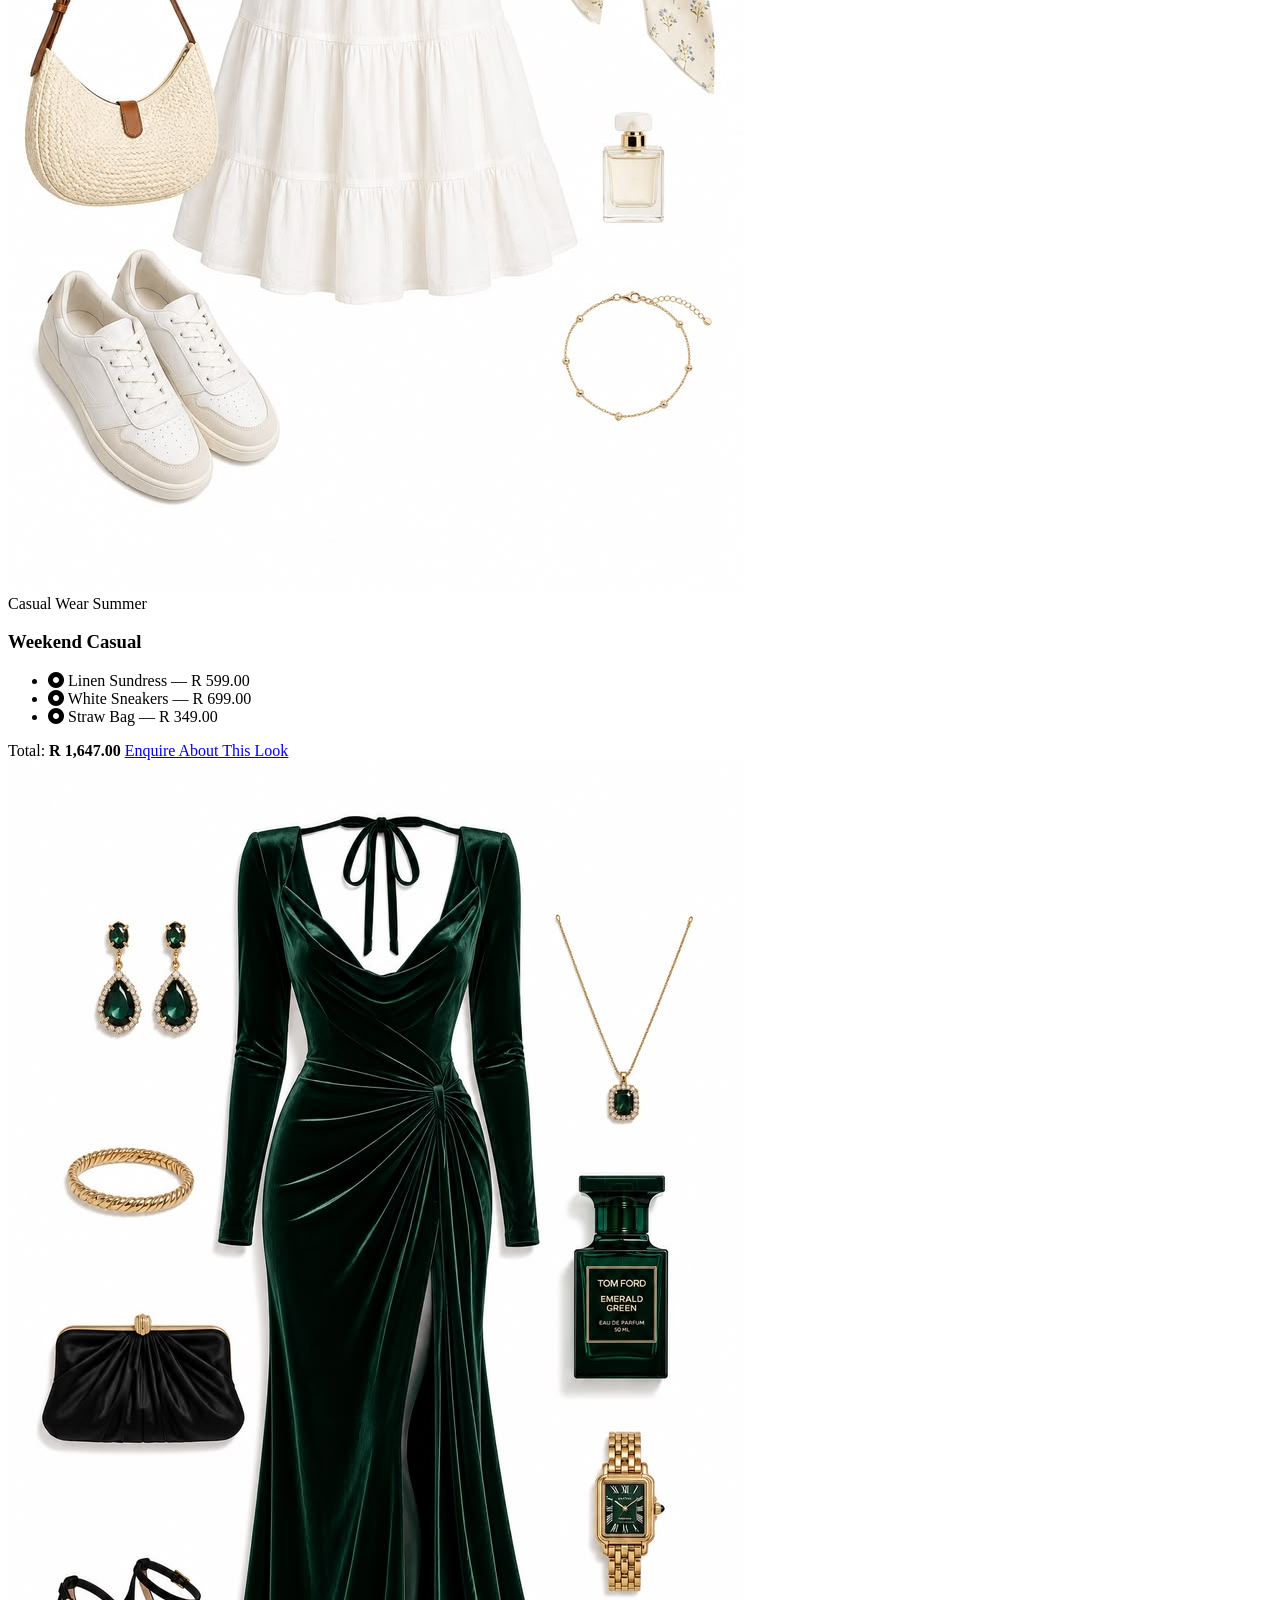
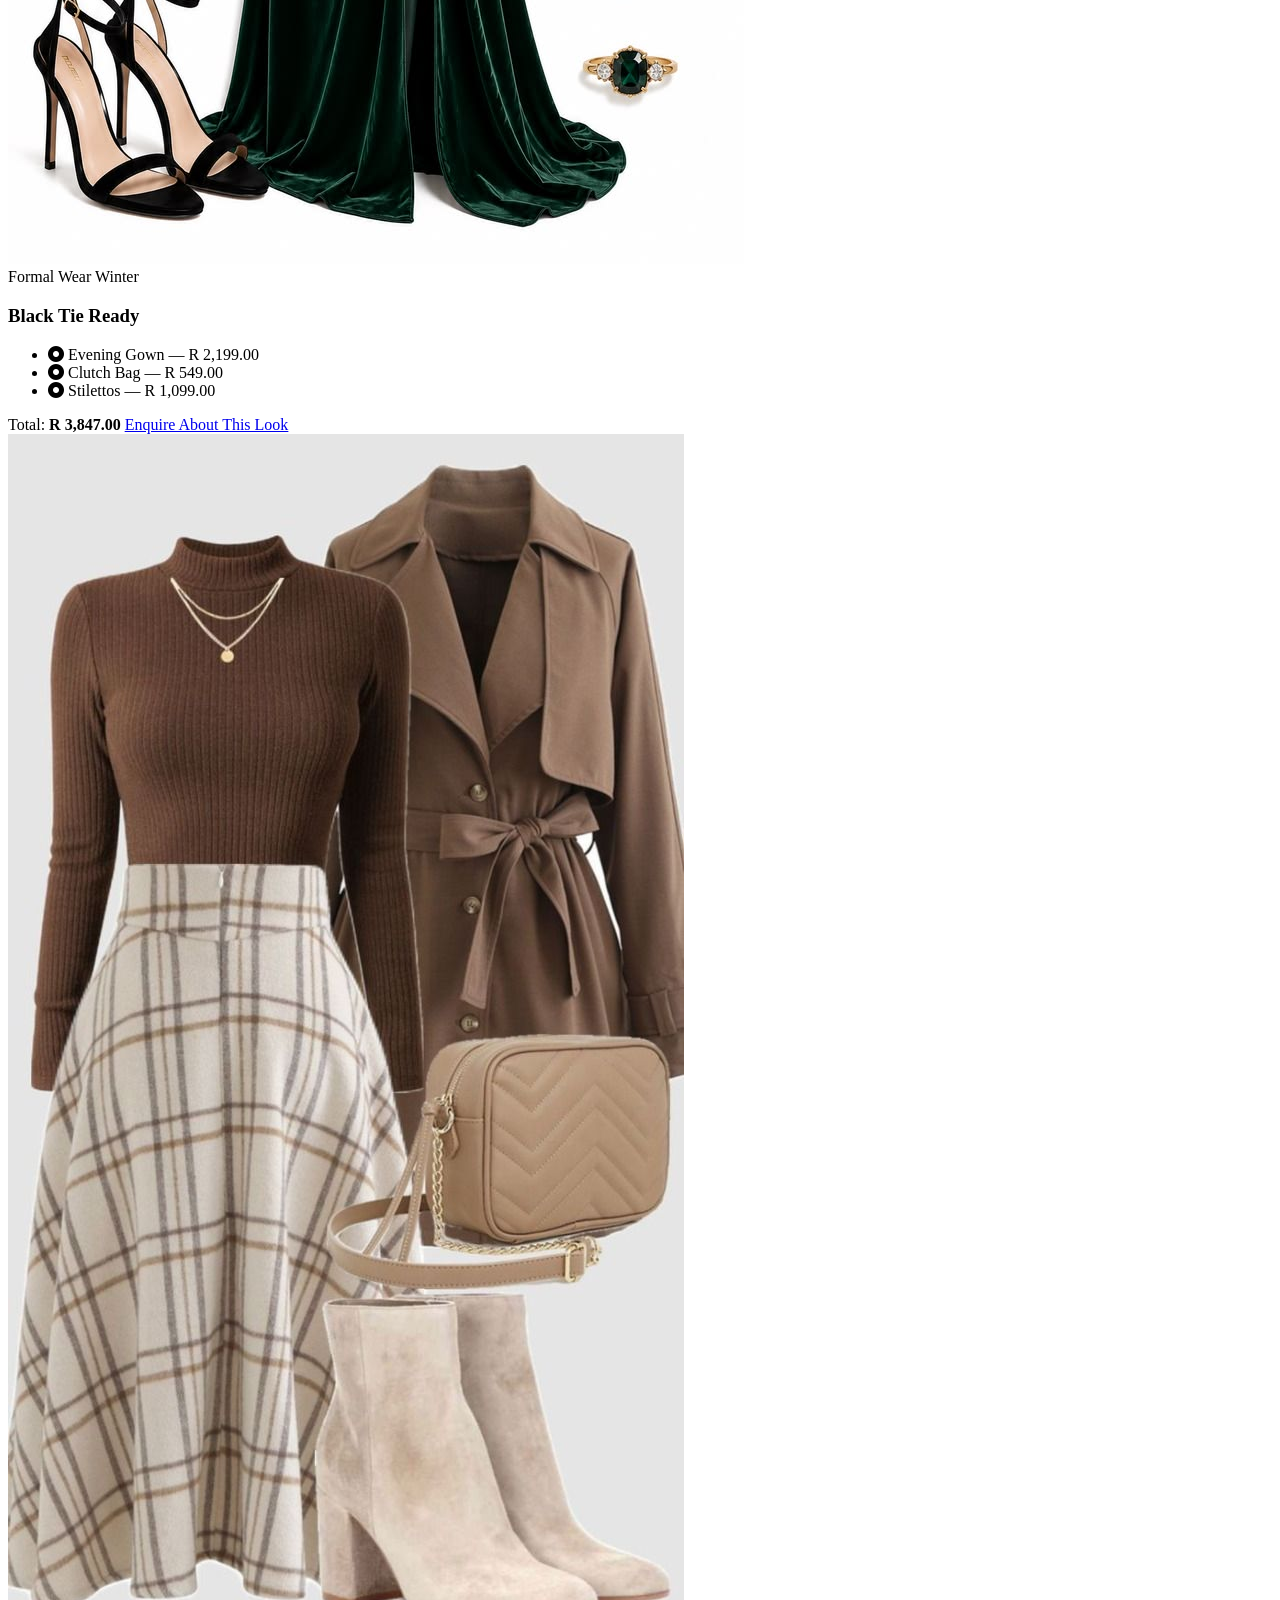
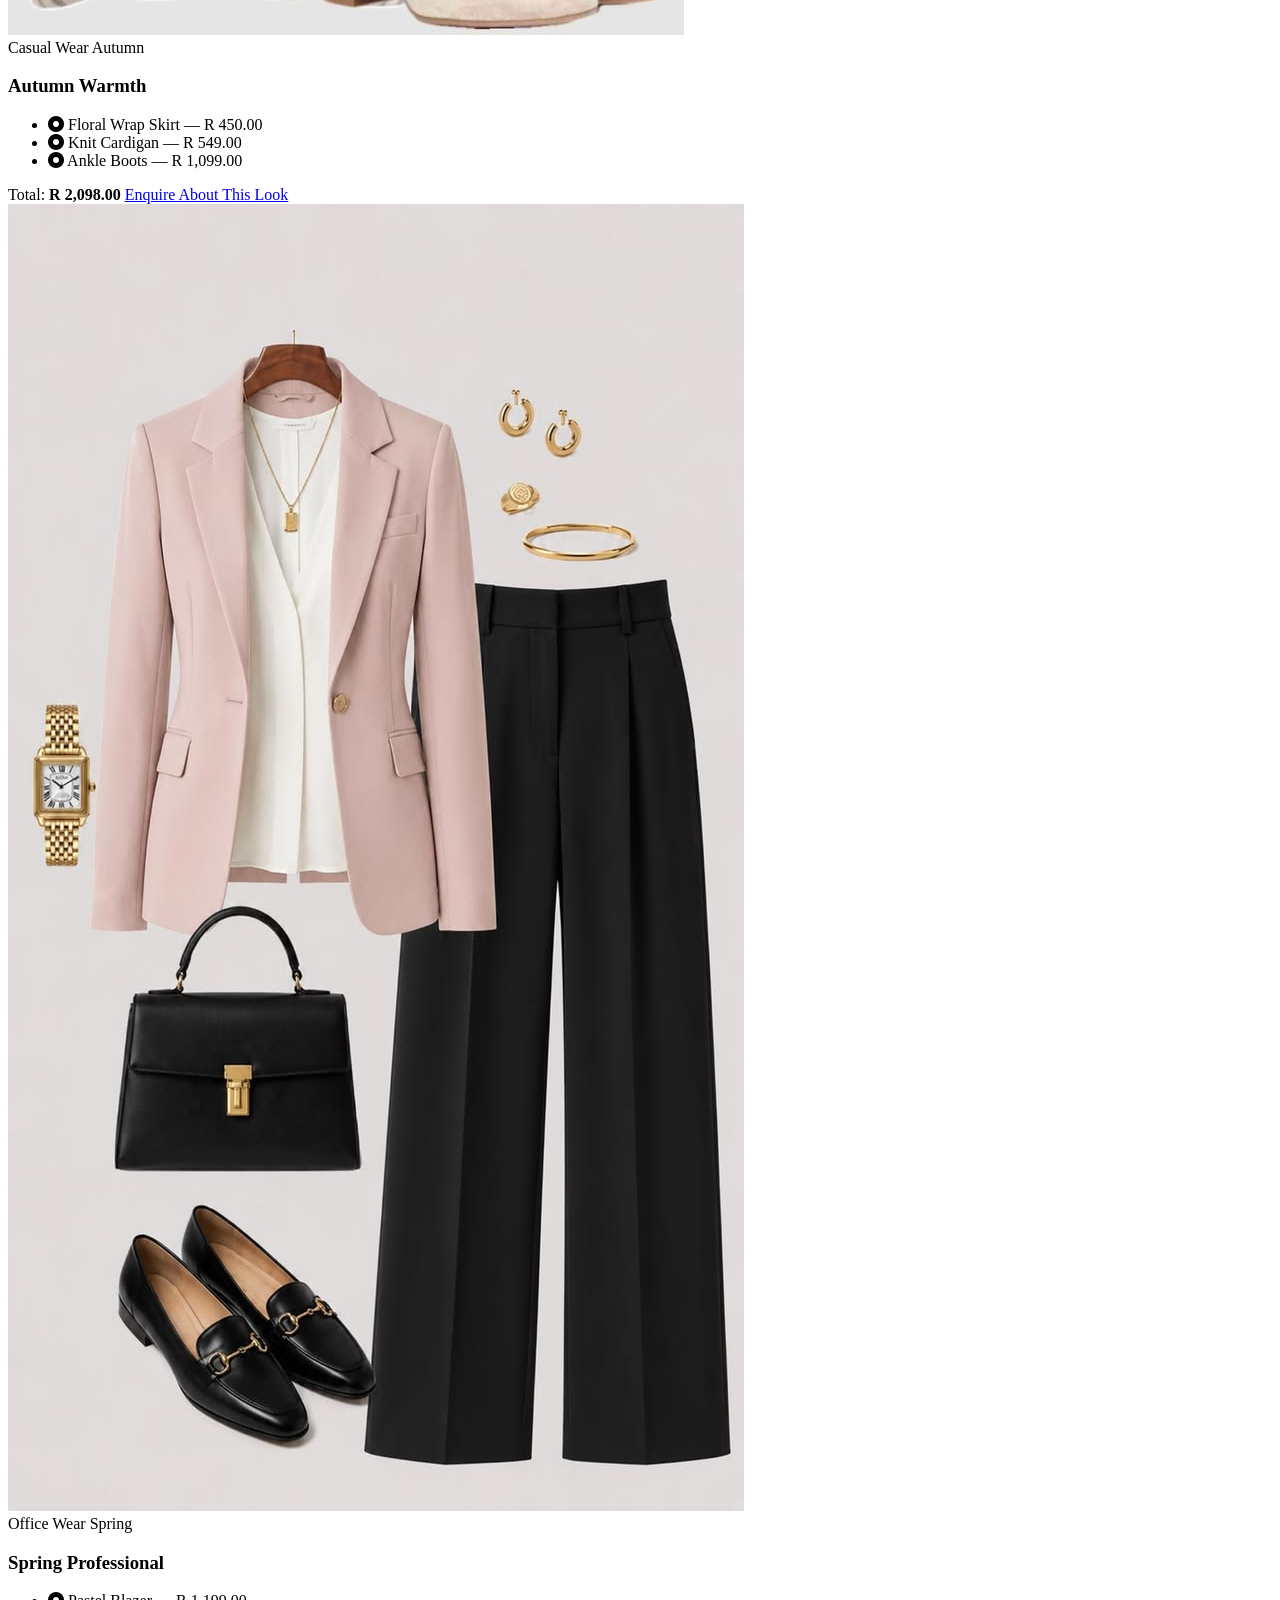
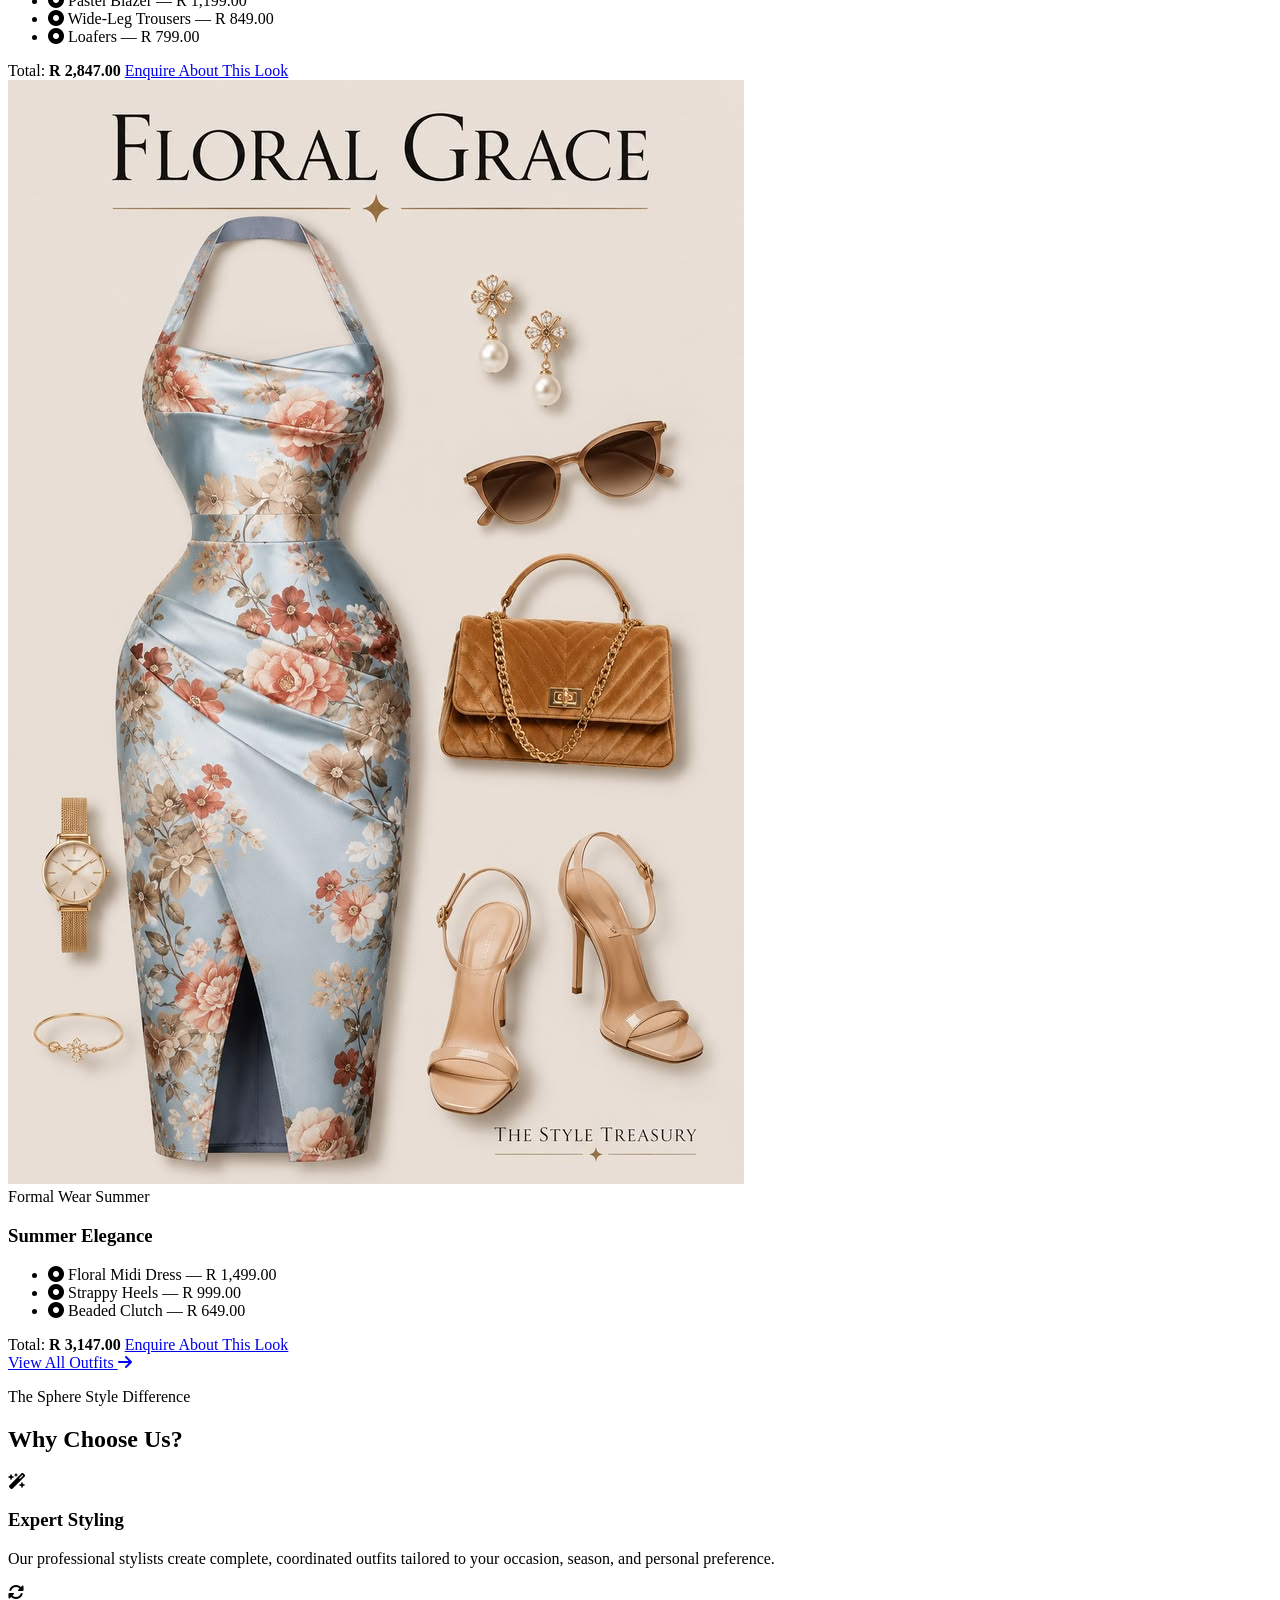
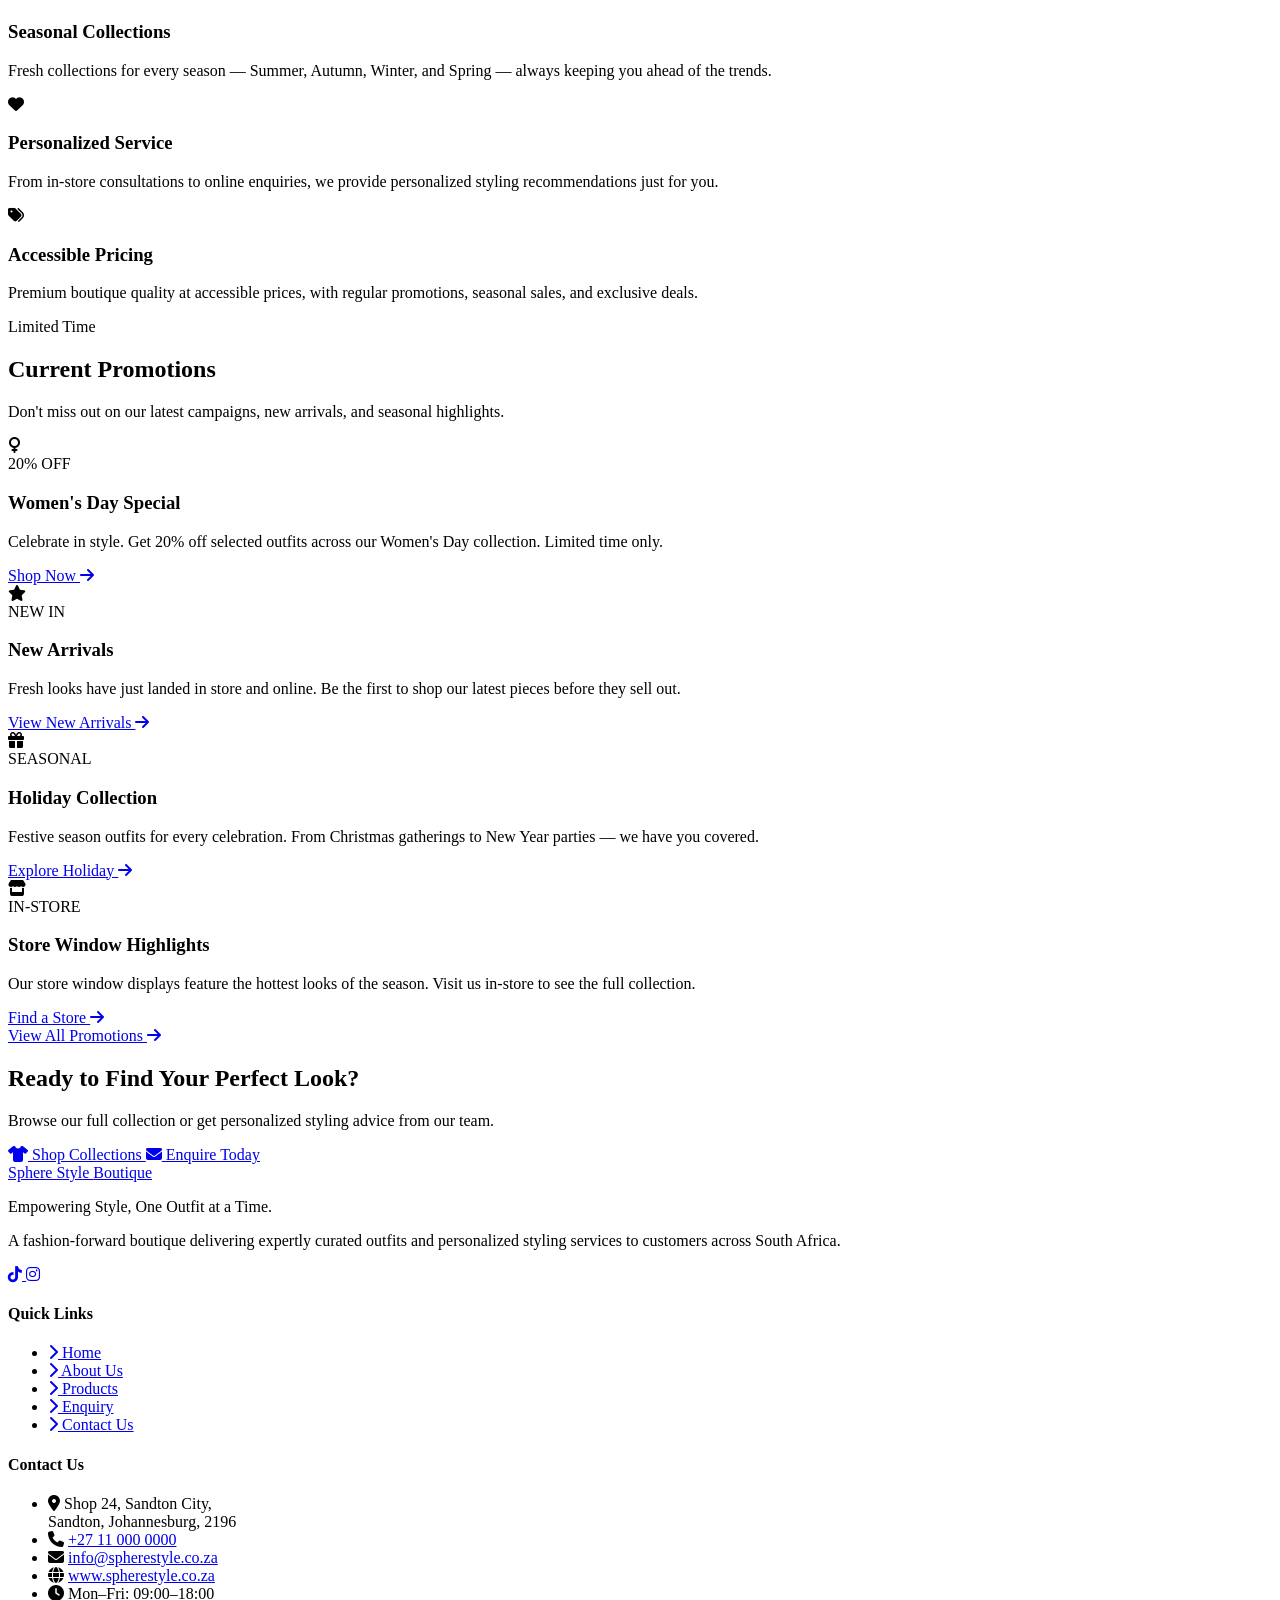
==== commit 6c0eac0b: "image: code src updated and added for home page" ====
--- a/webpages/index.html
+++ b/webpages/index.html
@@ -4,6 +4,7 @@
     <meta charset="UTF-8">
     <meta name="viewport" content="width=device-width, initial-scale=1.0">
     <meta name="description" content="Sphere Style Boutique">
+    <link rel="icon" type="image/x-icon" href="/images/icons/icons8-home.png"> 
     <title> Sphere Style Boutique | Home </title>
 
     <!-- Google Fonts -->
@@ -96,7 +97,7 @@
             <article class="collection-card" data-season="summer">
                 <div class="collection-card-image-wrapper">
                     <img 
-                        src="images/outfits/summer-featured.jpg" 
+                        src="/images/homepage/summer.png" 
                         alt="Summer Collection — light and vibrant outfits" 
                         class="collection-card-image"
                         loading="lazy"
@@ -121,7 +122,7 @@
             <article class="collection-card" data-season="winter">
                 <div class="collection-card-image-wrapper">
                     <img 
-                        src="images/outfits/winter-featured.jpg" 
+                        src="/images/homepage/winter.png" 
                         alt="Winter Collection — cozy and layered outfits" 
                         class="collection-card-image"
                         loading="lazy"
@@ -146,7 +147,7 @@
             <article class="collection-card" data-season="formal">
                 <div class="collection-card-image-wrapper">
                     <img 
-                        src="images/outfits/formal-featured.jpg" 
+                        src="/images/homepage/formal.png" 
                         alt="Formal Wear Collection — polished and refined outfits" 
                         class="collection-card-image"
                         loading="lazy"
@@ -171,7 +172,7 @@
             <article class="collection-card" data-season="casual">
                 <div class="collection-card-image-wrapper">
                     <img 
-                        src="images/outfits/casual-featured.jpg" 
+                        src="/images/homepage/casual.png" 
                         alt="Casual Wear Collection — relaxed everyday outfits" 
                         class="collection-card-image"
                         loading="lazy"
@@ -236,7 +237,7 @@
             <article class="outfit-card" data-category="office" data-season="winter">
                 <div class="outfit-card-image-wrapper">
                     <img 
-                        src="images/outfits/office-look.jpg" 
+                        src="/images/homepage/office look.png" 
                         alt="The Power Office Look — blazer, trousers, and heels" 
                         class="outfit-card-image"
                         loading="lazy"
@@ -264,7 +265,7 @@
             <article class="outfit-card" data-category="casual" data-season="summer">
                 <div class="outfit-card-image-wrapper">
                     <img 
-                        src="images/outfits/casual-look.jpg" 
+                        src="/images/homepage/casual look.png" 
                         alt="Weekend Casual Look — sundress, sneakers, and bag" 
                         class="outfit-card-image"
                         loading="lazy"
@@ -292,7 +293,7 @@
             <article class="outfit-card" data-category="formal" data-season="winter">
                 <div class="outfit-card-image-wrapper">
                     <img 
-                        src="images/outfits/formal-look.jpg" 
+                        src="/images/homepage/formal look.png" 
                         alt="Black Tie Ready — evening gown, clutch, and stilettos" 
                         class="outfit-card-image"
                         loading="lazy"
@@ -320,7 +321,7 @@
             <article class="outfit-card" data-category="casual" data-season="autumn">
                 <div class="outfit-card-image-wrapper">
                     <img 
-                        src="images/outfits/autumn-look.jpg" 
+                        src="/images/homepage/autumn look.png" 
                         alt="Autumn Casual Look — wrap skirt, knit top, and ankle boots" 
                         class="outfit-card-image"
                         loading="lazy"
@@ -348,7 +349,7 @@
             <article class="outfit-card" data-category="office" data-season="spring">
                 <div class="outfit-card-image-wrapper">
                     <img 
-                        src="images/outfits/spring-office.jpg" 
+                        src="/images/homepage/spring look.png" 
                         alt="Spring Office Look — pastel blazer, trousers, and loafers" 
                         class="outfit-card-image"
                         loading="lazy"
@@ -376,7 +377,7 @@
             <article class="outfit-card" data-category="formal" data-season="summer">
                 <div class="outfit-card-image-wrapper">
                     <img 
-                        src="images/outfits/summer-formal.jpg" 
+                        src="/images/homepage/summer look.png" 
                         alt="Summer Formal Look — midi dress, strappy heels, and clutch" 
                         class="outfit-card-image"
                         loading="lazy"
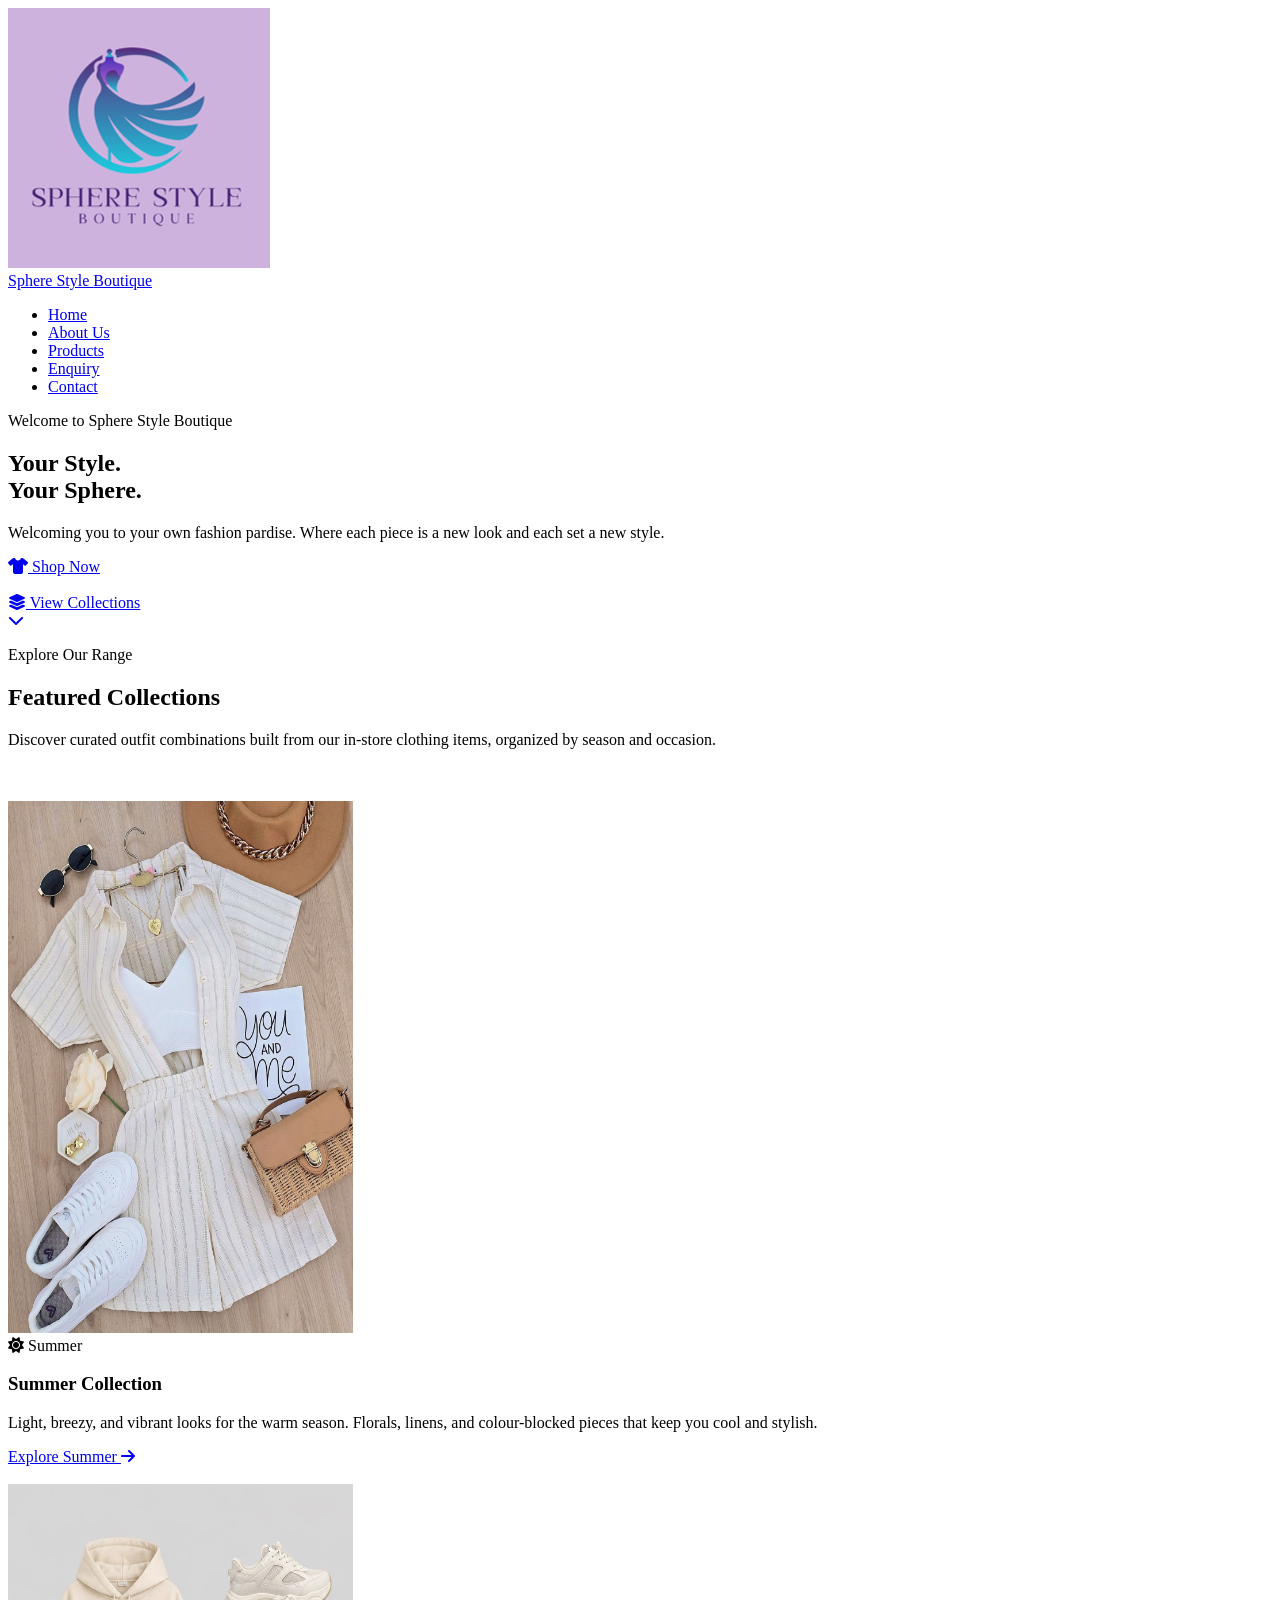
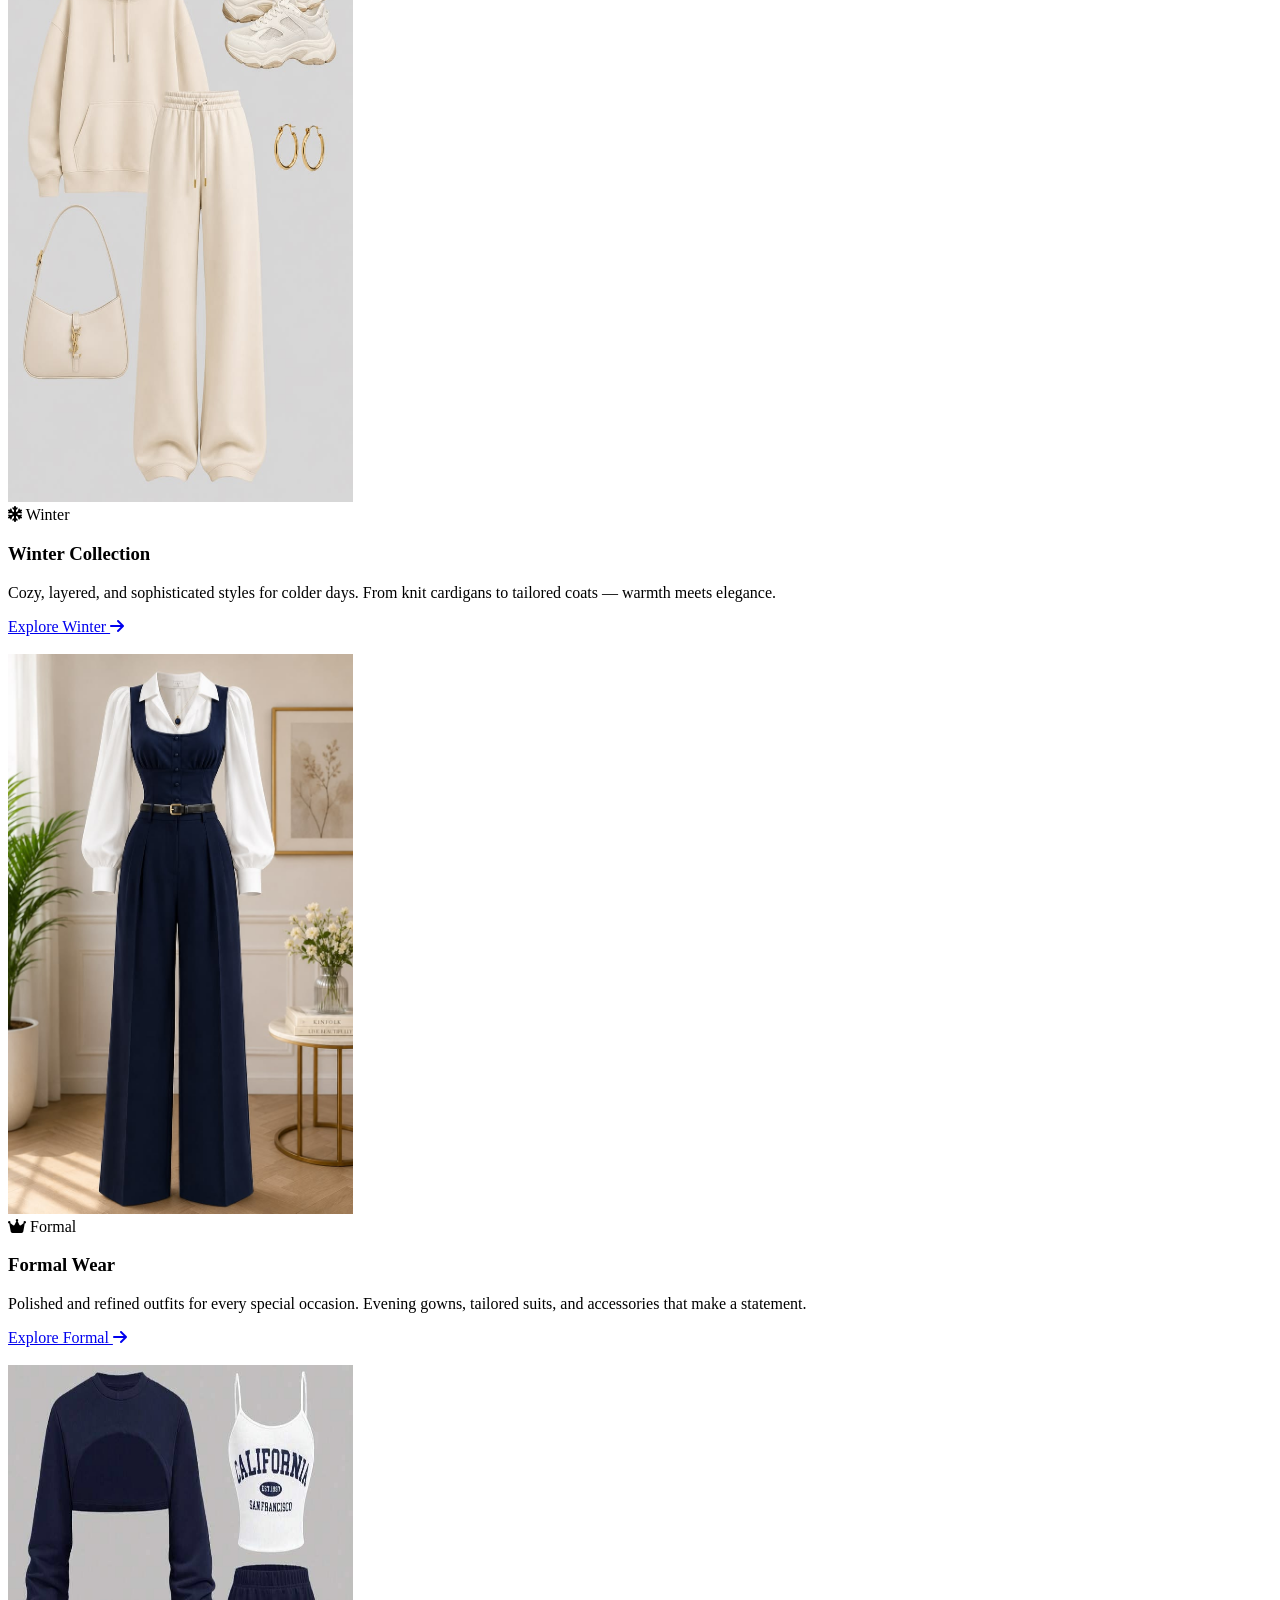
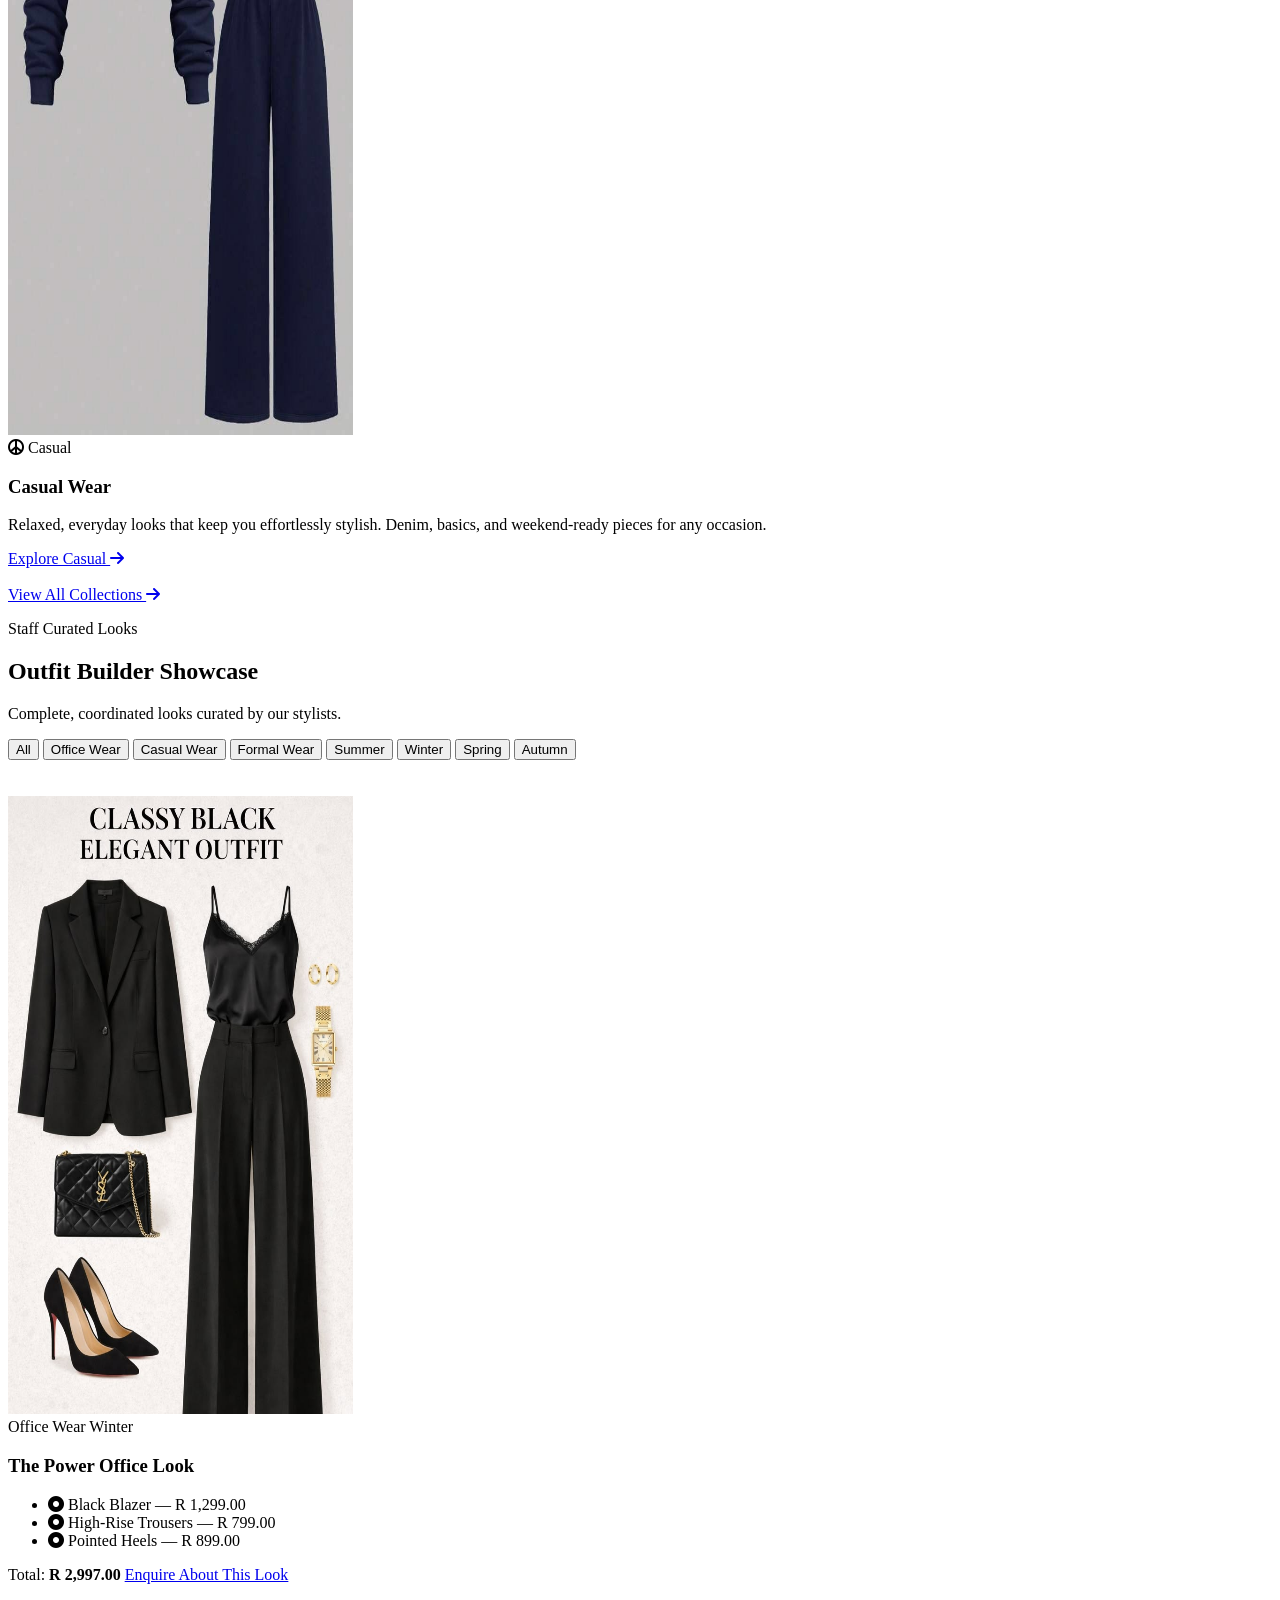
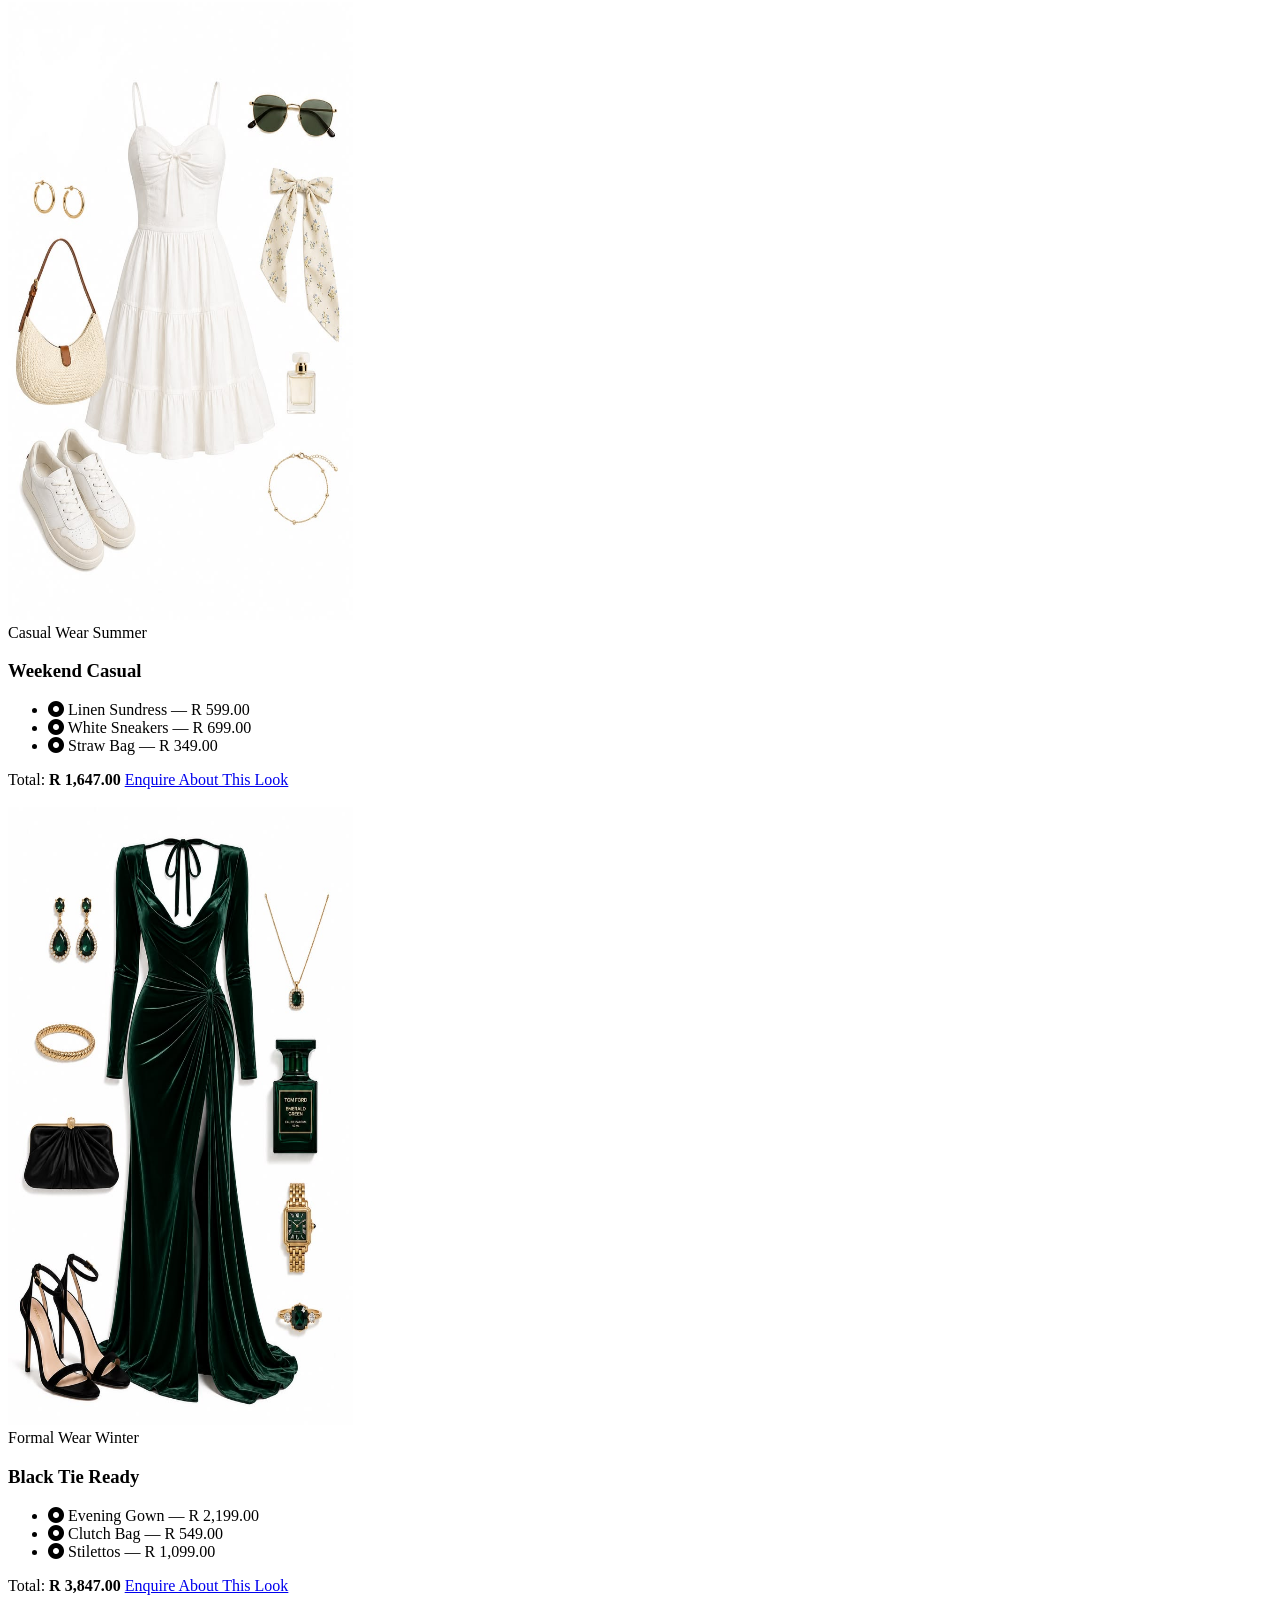
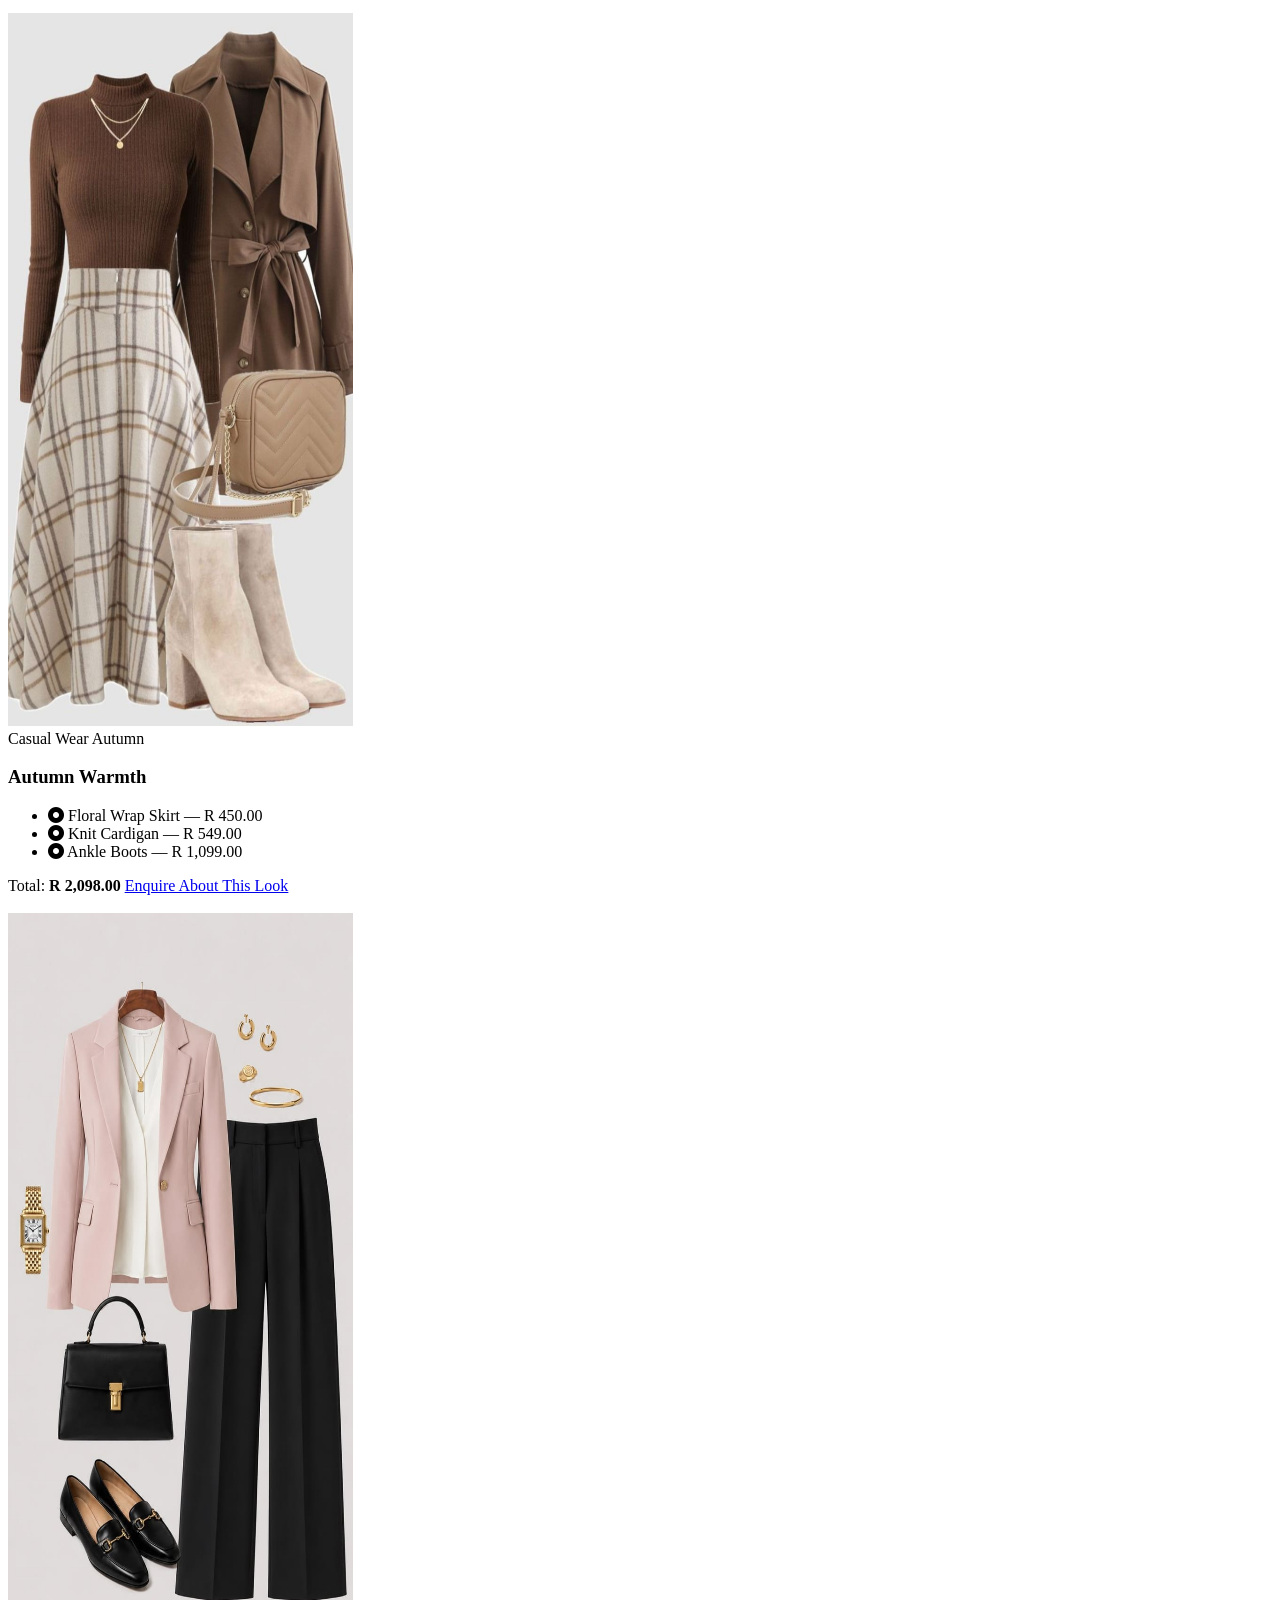
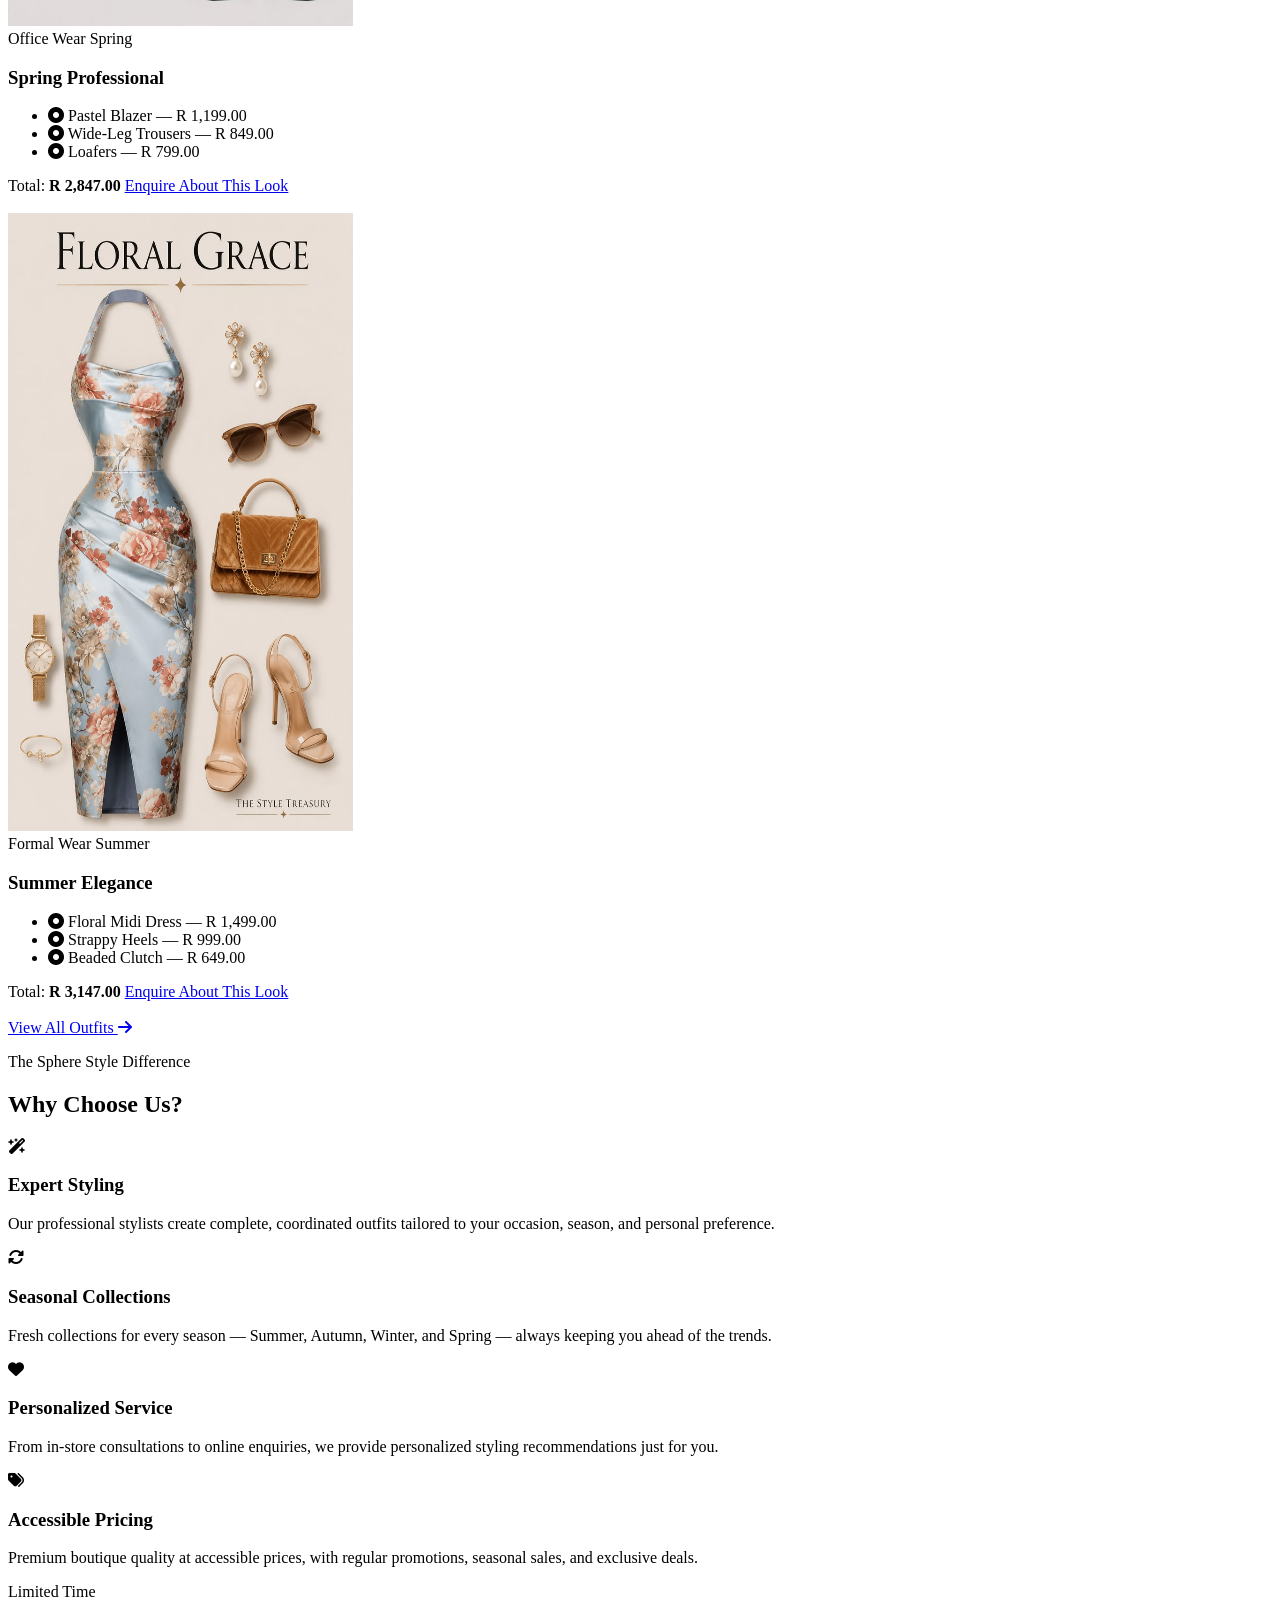
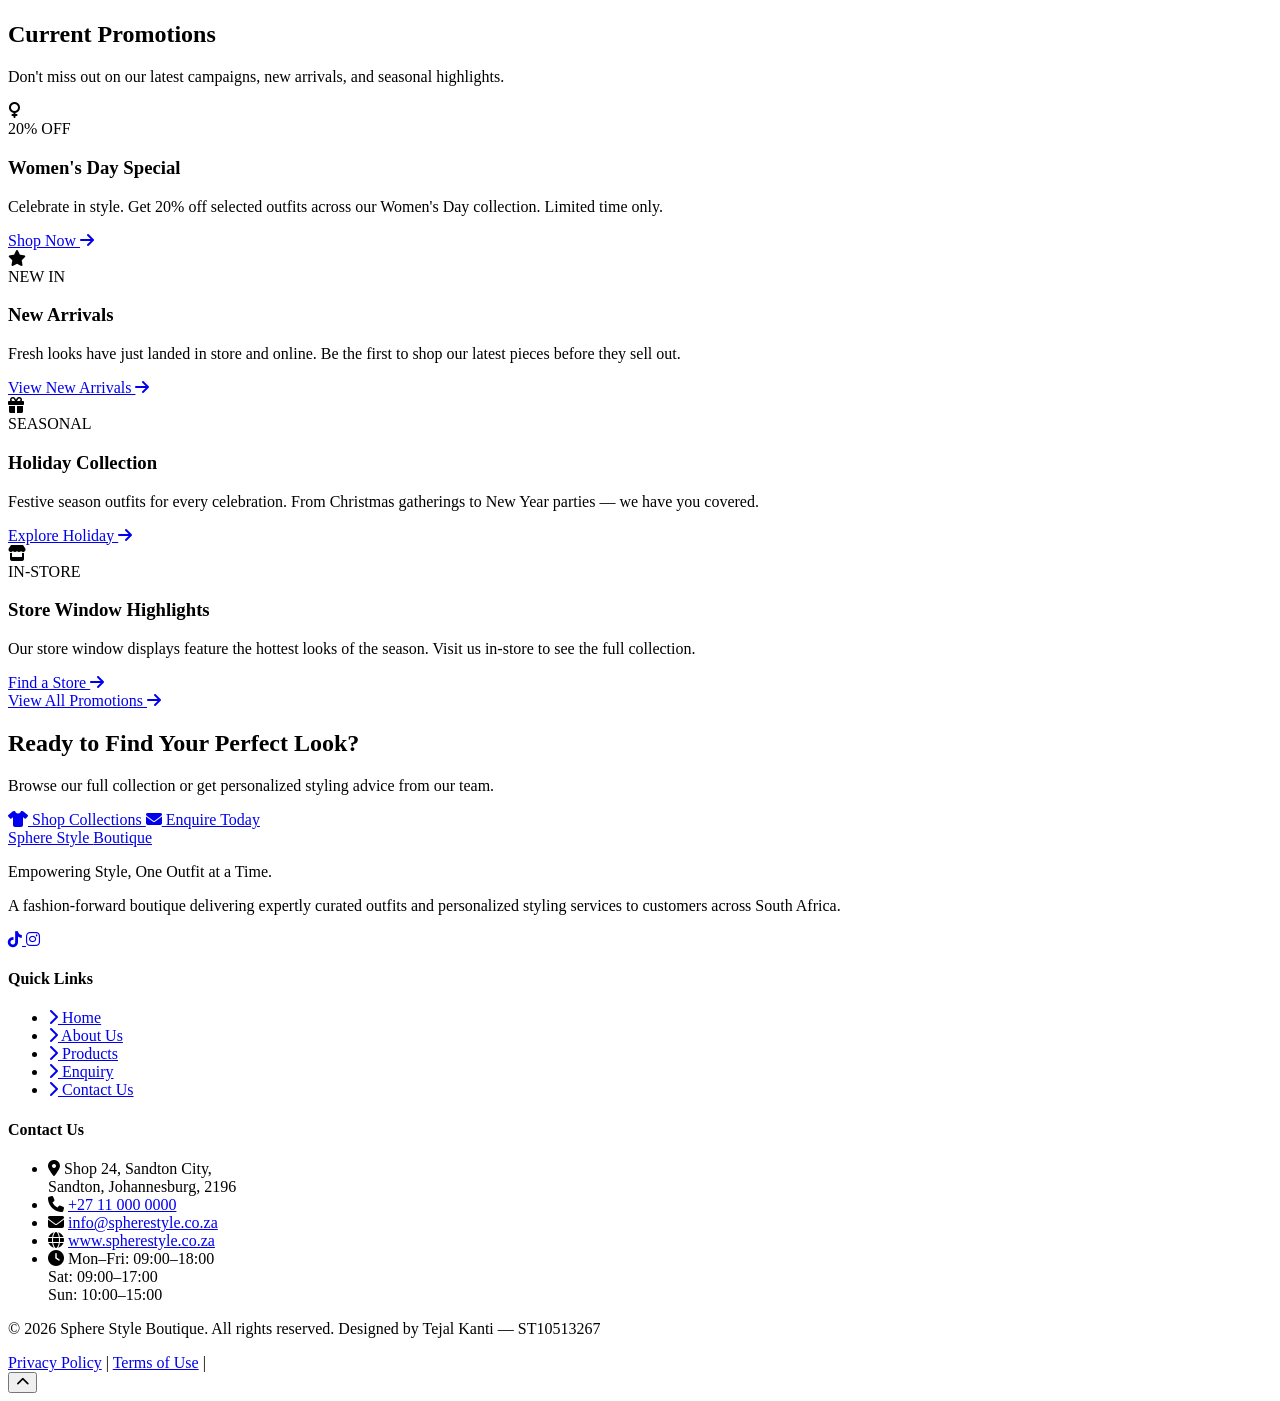
==== commit 21b30737: "images: sizing and spacing updated and finalised for home page" ====
--- a/webpages/index.html
+++ b/webpages/index.html
@@ -63,6 +63,8 @@
             <a href="products.html" class="btn-primary">
                 <i class="fa-solid fa-shirt"></i> Shop Now
             </a>
+            <br>
+            <br>
             <a href="products.html#collections" class="btn-secondary">
                 <i class="fa-solid fa-layer-group"></i> View Collections
             </a>
@@ -89,16 +91,18 @@
                 clothing items, organized by season and occasion.
             </p>
         </div>
-
+        <br>
         <!-- Collections Grid -->
         <div class="collections-grid">
-
+            <br>
             <!-- Collection Card 1 — Summer -->
             <article class="collection-card" data-season="summer">
                 <div class="collection-card-image-wrapper">
                     <img 
                         src="/images/homepage/summer.png" 
                         alt="Summer Collection — light and vibrant outfits" 
+                        width="345"
+                        height="532"
                         class="collection-card-image"
                         loading="lazy"
                     >
@@ -117,13 +121,15 @@
                     </a>
                 </div>
             </article>
-
+            <br>
             <!-- Collection Card 2 — Winter -->
             <article class="collection-card" data-season="winter">
                 <div class="collection-card-image-wrapper">
                     <img 
                         src="/images/homepage/winter.png" 
                         alt="Winter Collection — cozy and layered outfits" 
+                        width="345"
+                        height="618"
                         class="collection-card-image"
                         loading="lazy"
                     >
@@ -142,13 +148,15 @@
                     </a>
                 </div>
             </article>
-
+            <br>
             <!-- Collection Card 3 — Formal Wear -->
             <article class="collection-card" data-season="formal">
                 <div class="collection-card-image-wrapper">
                     <img 
                         src="/images/homepage/formal.png" 
                         alt="Formal Wear Collection — polished and refined outfits" 
+                        width="345"
+                        height="560"
                         class="collection-card-image"
                         loading="lazy"
                     >
@@ -167,13 +175,15 @@
                     </a>
                 </div>
             </article>
-
+            <br>
             <!-- Collection Card 4 — Casual Wear -->
             <article class="collection-card" data-season="casual">
                 <div class="collection-card-image-wrapper">
                     <img 
                         src="/images/homepage/casual.png" 
-                        alt="Casual Wear Collection — relaxed everyday outfits" 
+                        alt="Casual Wear Collection — relaxed everyday outfits"
+                        width="345"
+                        height="670" 
                         class="collection-card-image"
                         loading="lazy"
                     >
@@ -194,7 +204,7 @@
             </article>
 
         </div>
-
+        <br>
         <!-- View All Button -->
         <div class="section-cta">
             <a href="products.html" class="btn-primary">
@@ -229,16 +239,18 @@
             <button class="filter-btn" data-filter="spring" role="tab" aria-selected="false">Spring</button>
             <button class="filter-btn" data-filter="autumn" role="tab" aria-selected="false">Autumn</button>
         </div>
-
+        <br>
         <!-- Outfit Cards Grid -->
         <div class="outfit-grid" id="outfitGrid">
-
+            <br>
             <!-- Outfit Card 1 — Office Wear / Winter -->
             <article class="outfit-card" data-category="office" data-season="winter">
                 <div class="outfit-card-image-wrapper">
                     <img 
                         src="/images/homepage/office look.png" 
                         alt="The Power Office Look — blazer, trousers, and heels" 
+                        width="345"
+                        height="618"
                         class="outfit-card-image"
                         loading="lazy"
                     >
@@ -260,13 +272,15 @@
                     </div>
                 </div>
             </article>
-
+            <br>
             <!-- Outfit Card 2 — Casual Wear / Summer -->
             <article class="outfit-card" data-category="casual" data-season="summer">
                 <div class="outfit-card-image-wrapper">
                     <img 
                         src="/images/homepage/casual look.png" 
                         alt="Weekend Casual Look — sundress, sneakers, and bag" 
+                        height="618" 
+                        width="345"
                         class="outfit-card-image"
                         loading="lazy"
                     >
@@ -288,13 +302,15 @@
                     </div>
                 </div>
             </article>
-
+            <br>
             <!-- Outfit Card 3 — Formal Wear / Winter -->
             <article class="outfit-card" data-category="formal" data-season="winter">
                 <div class="outfit-card-image-wrapper">
                     <img 
                         src="/images/homepage/formal look.png" 
                         alt="Black Tie Ready — evening gown, clutch, and stilettos" 
+                        height="618" 
+                        width="345"
                         class="outfit-card-image"
                         loading="lazy"
                     >
@@ -316,13 +332,15 @@
                     </div>
                 </div>
             </article>
-
+            <br>
             <!-- Outfit Card 4 — Casual / Autumn -->
             <article class="outfit-card" data-category="casual" data-season="autumn">
                 <div class="outfit-card-image-wrapper">
                     <img 
                         src="/images/homepage/autumn look.png" 
                         alt="Autumn Casual Look — wrap skirt, knit top, and ankle boots" 
+                        height="713" 
+                        width="345"
                         class="outfit-card-image"
                         loading="lazy"
                     >
@@ -344,13 +362,15 @@
                     </div>
                 </div>
             </article>
-
+            <br>
             <!-- Outfit Card 5 — Office / Spring -->
             <article class="outfit-card" data-category="office" data-season="spring">
                 <div class="outfit-card-image-wrapper">
                     <img 
                         src="/images/homepage/spring look.png" 
                         alt="Spring Office Look — pastel blazer, trousers, and loafers" 
+                        height="713" 
+                        width="345"
                         class="outfit-card-image"
                         loading="lazy"
                     >
@@ -372,13 +392,15 @@
                     </div>
                 </div>
             </article>
-
+            <br>
             <!-- Outfit Card 6 — Formal / Summer -->
             <article class="outfit-card" data-category="formal" data-season="summer">
                 <div class="outfit-card-image-wrapper">
                     <img 
                         src="/images/homepage/summer look.png" 
                         alt="Summer Formal Look — midi dress, strappy heels, and clutch" 
+                        height="618" 
+                        width="345"
                         class="outfit-card-image"
                         loading="lazy"
                     >
@@ -403,7 +425,7 @@
 
         </div>
         <!-- End of Outfit Grid -->
-
+        <br>
         <!-- View All Outfits CTA -->
         <div class="section-cta">
             <a href="products.html" class="btn-primary">
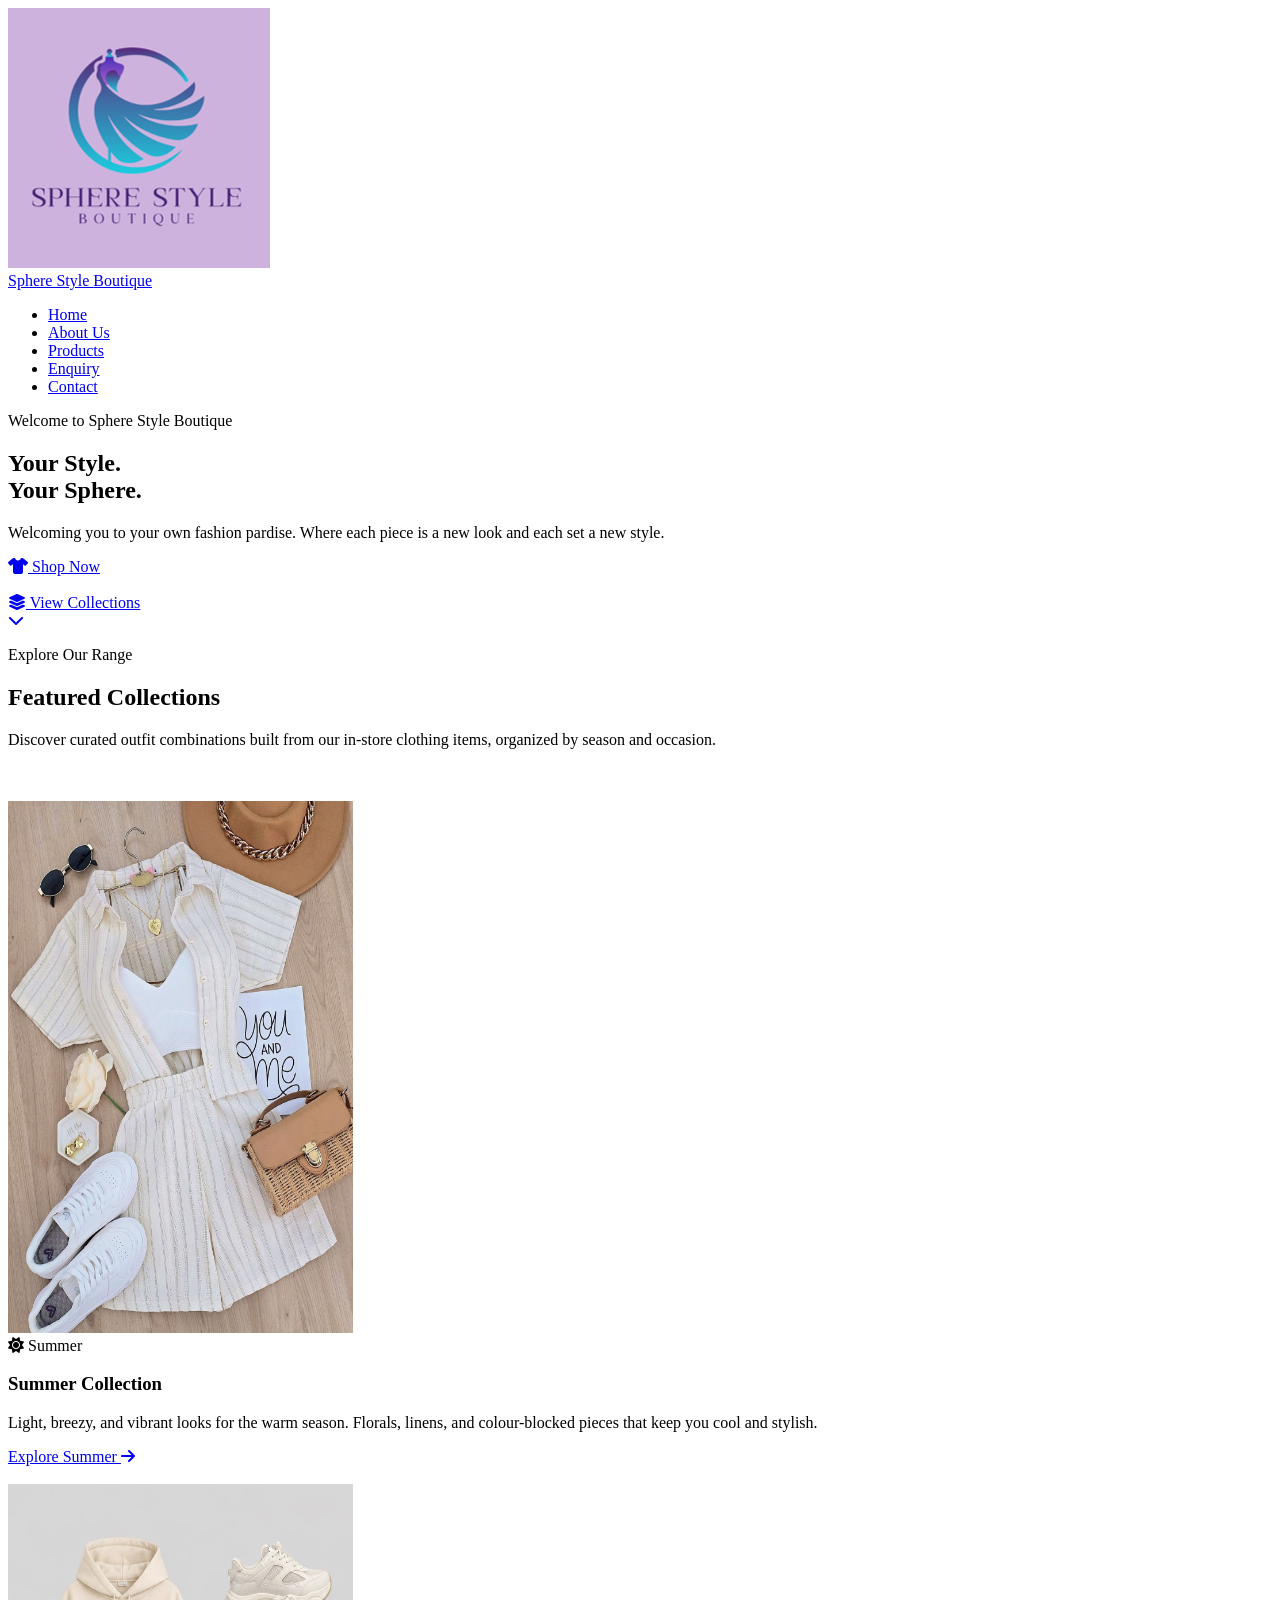
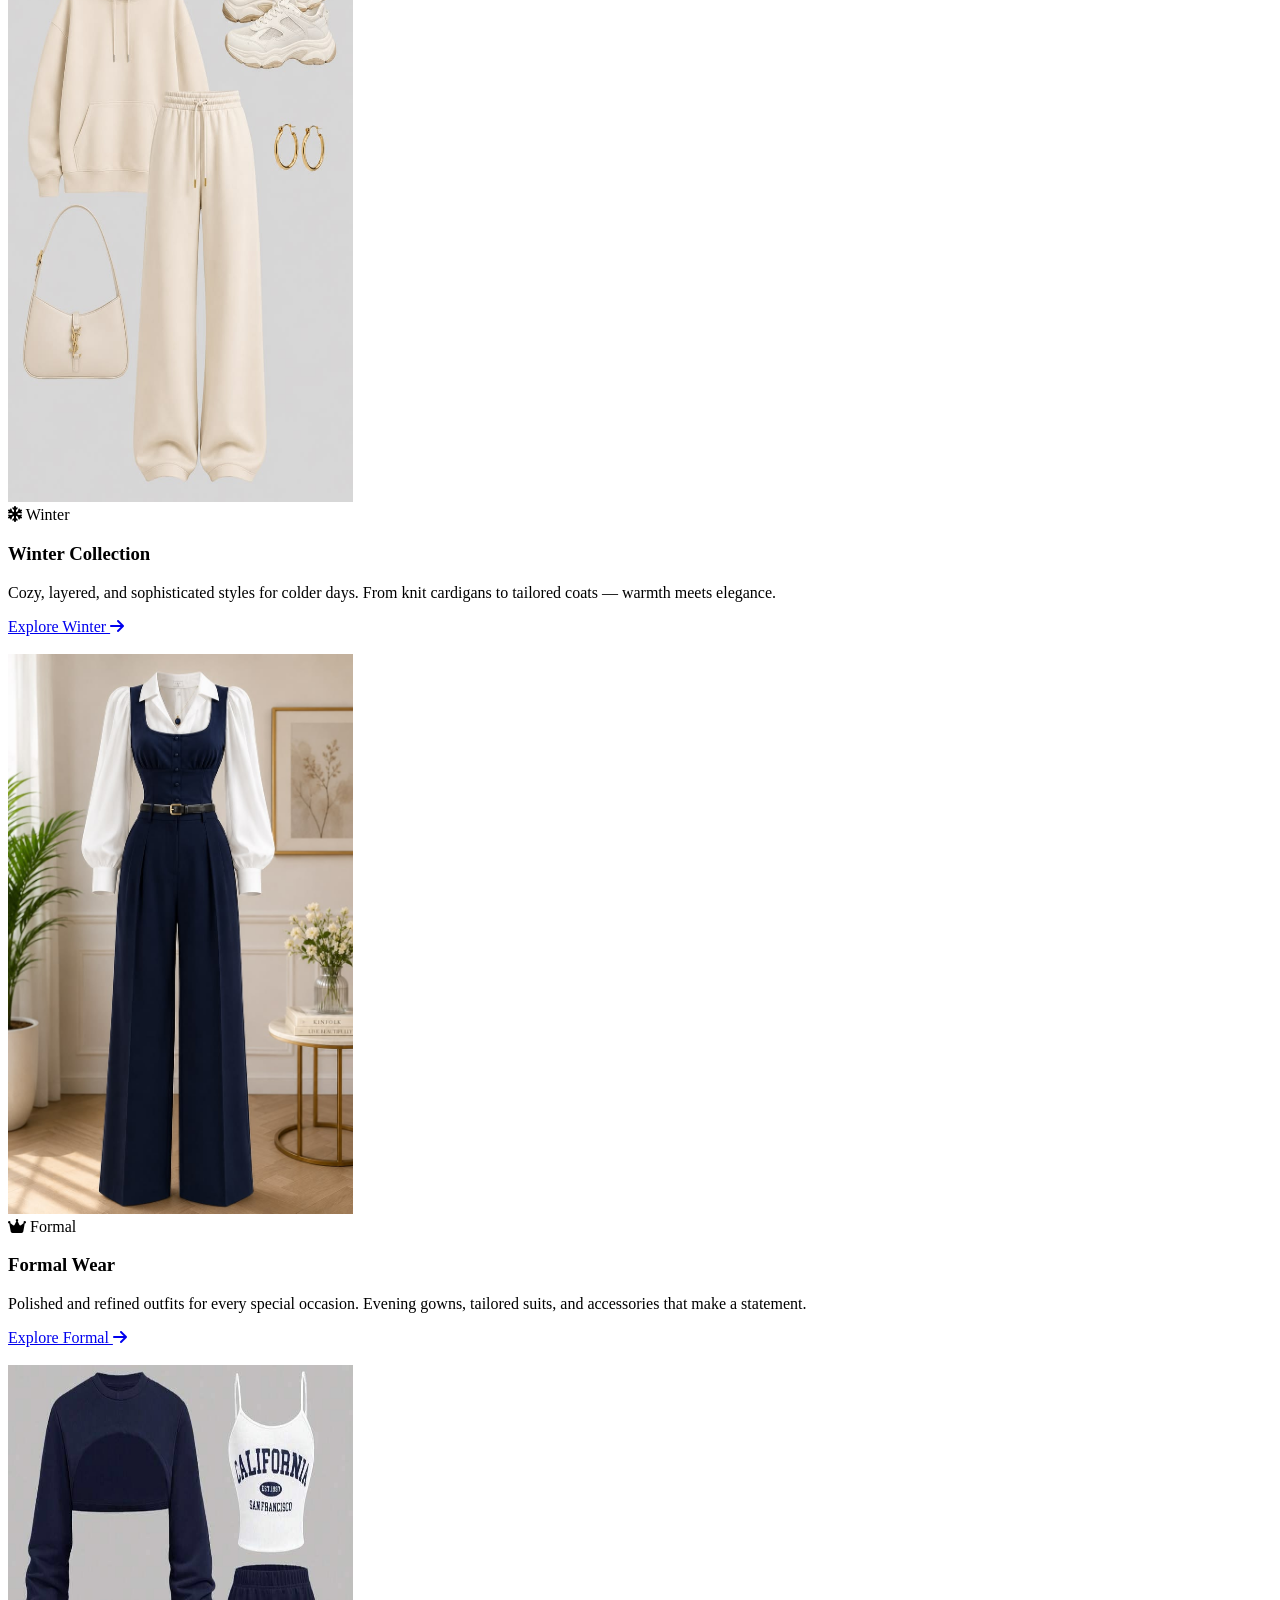
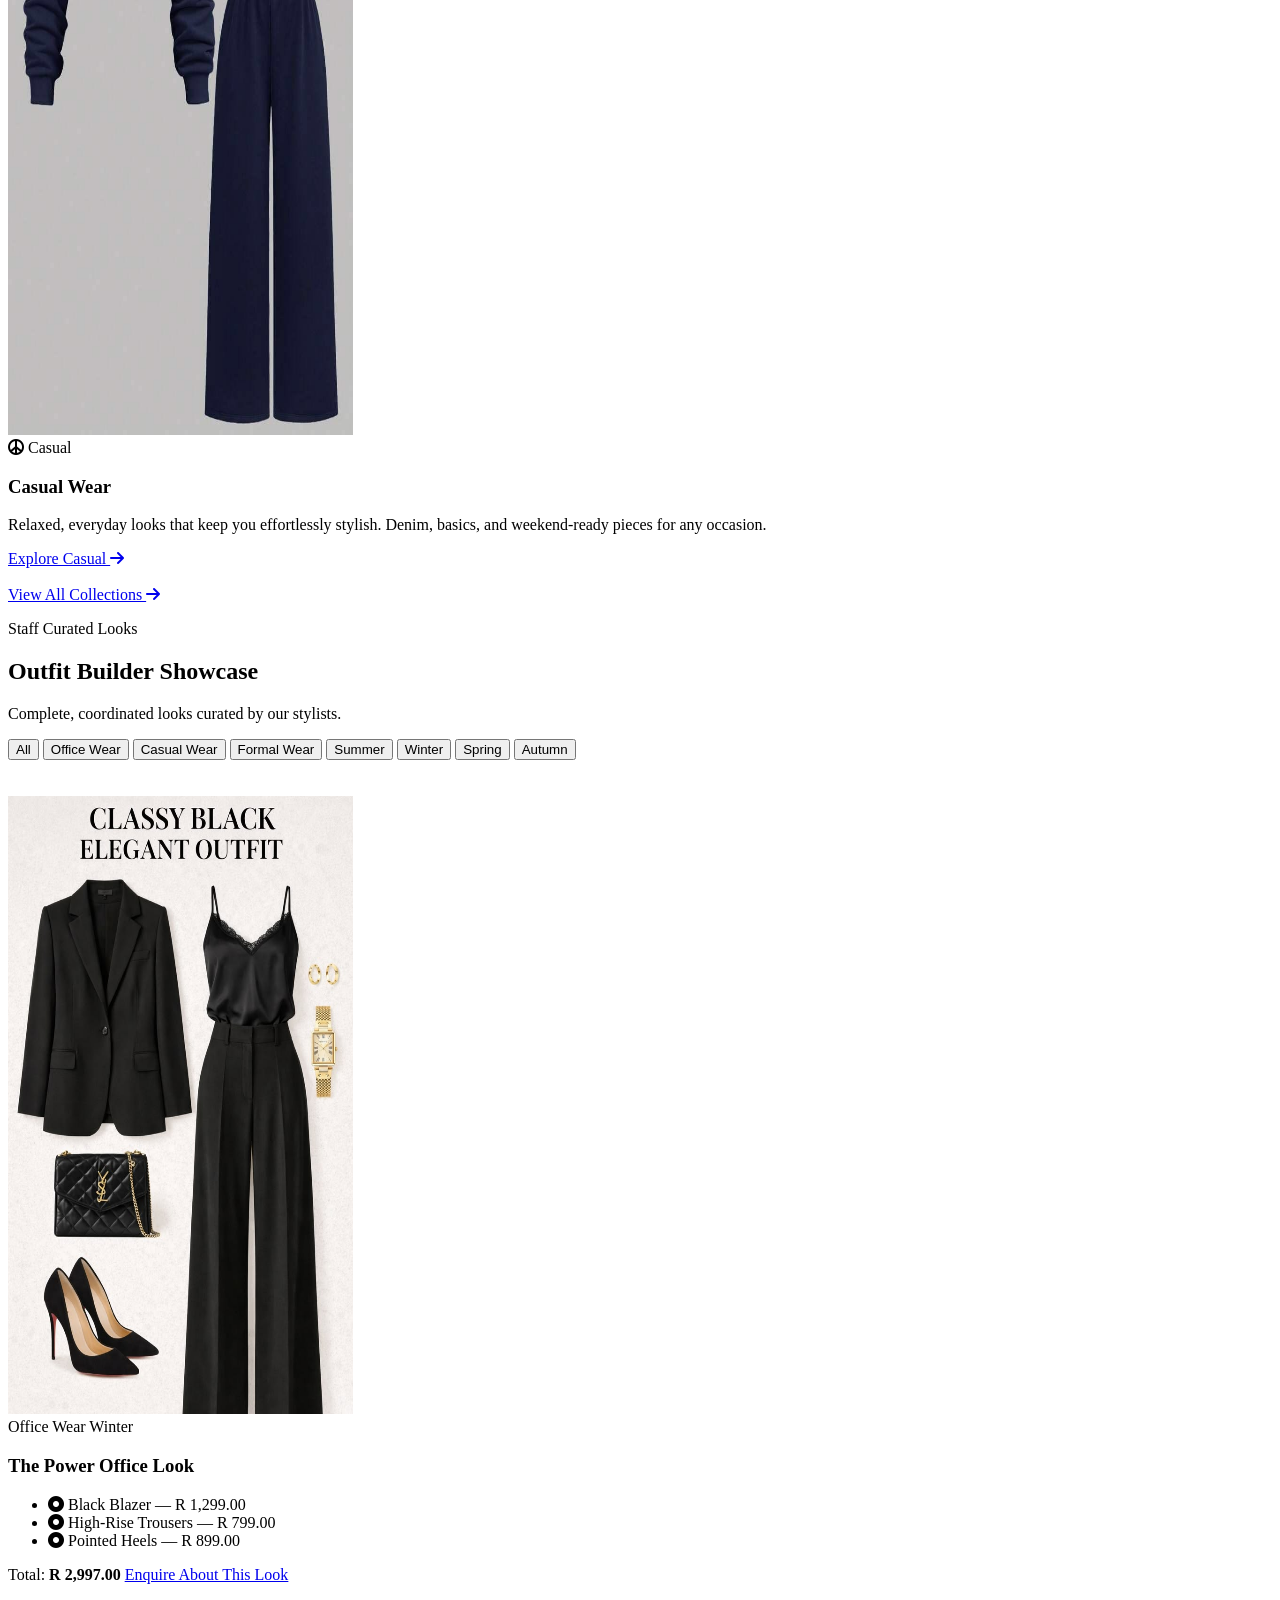
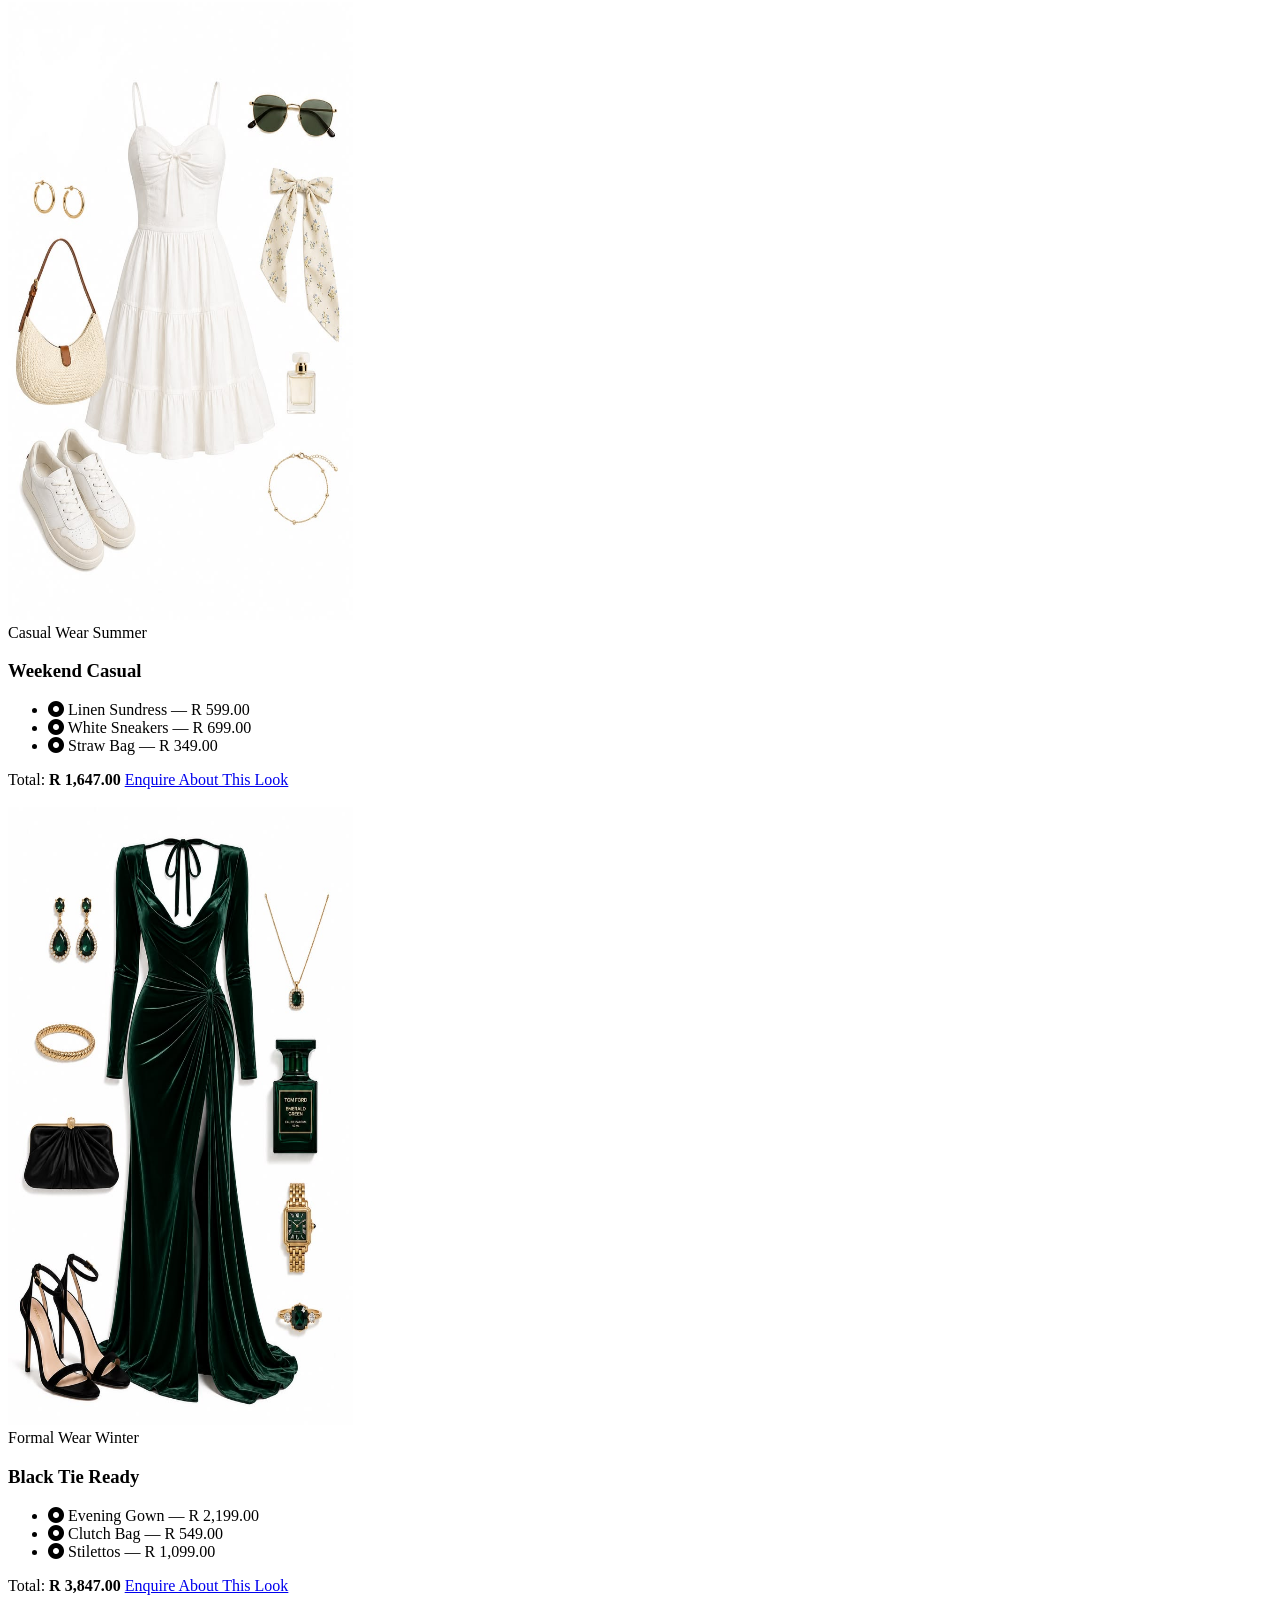
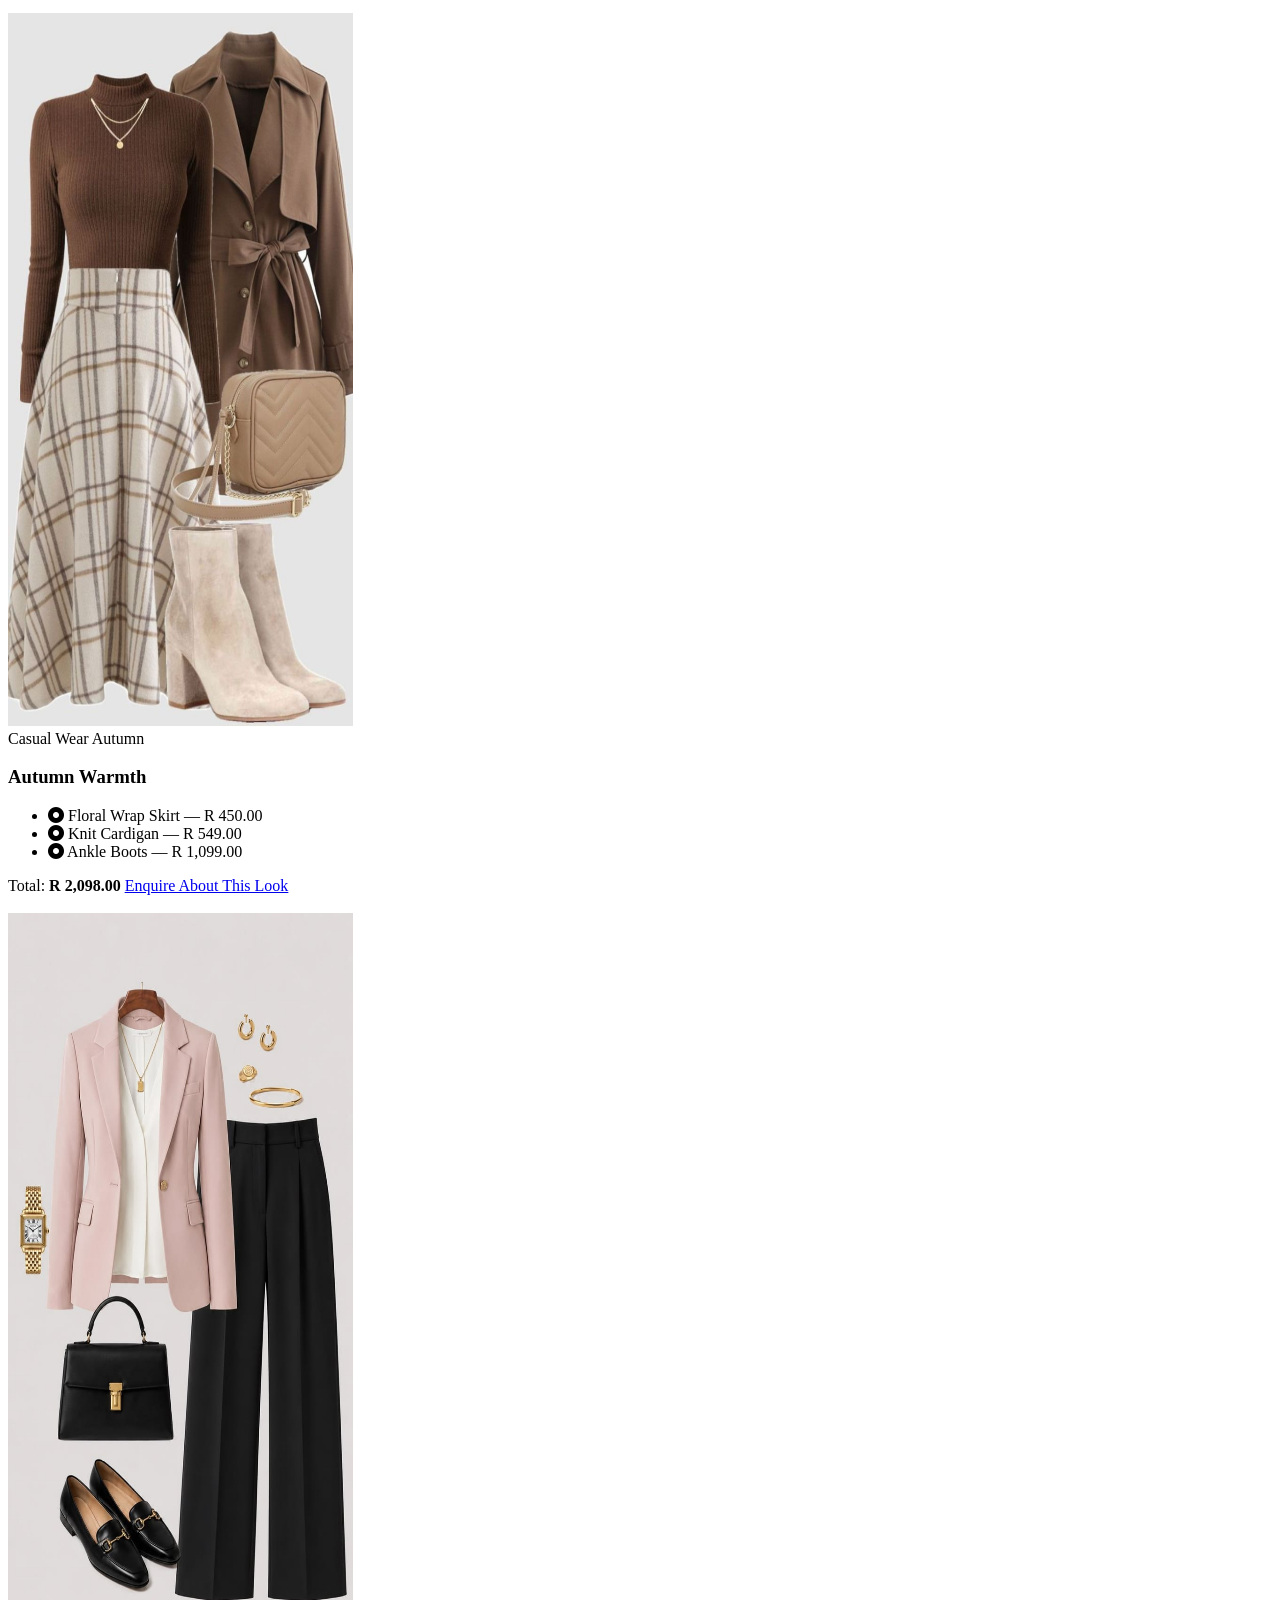
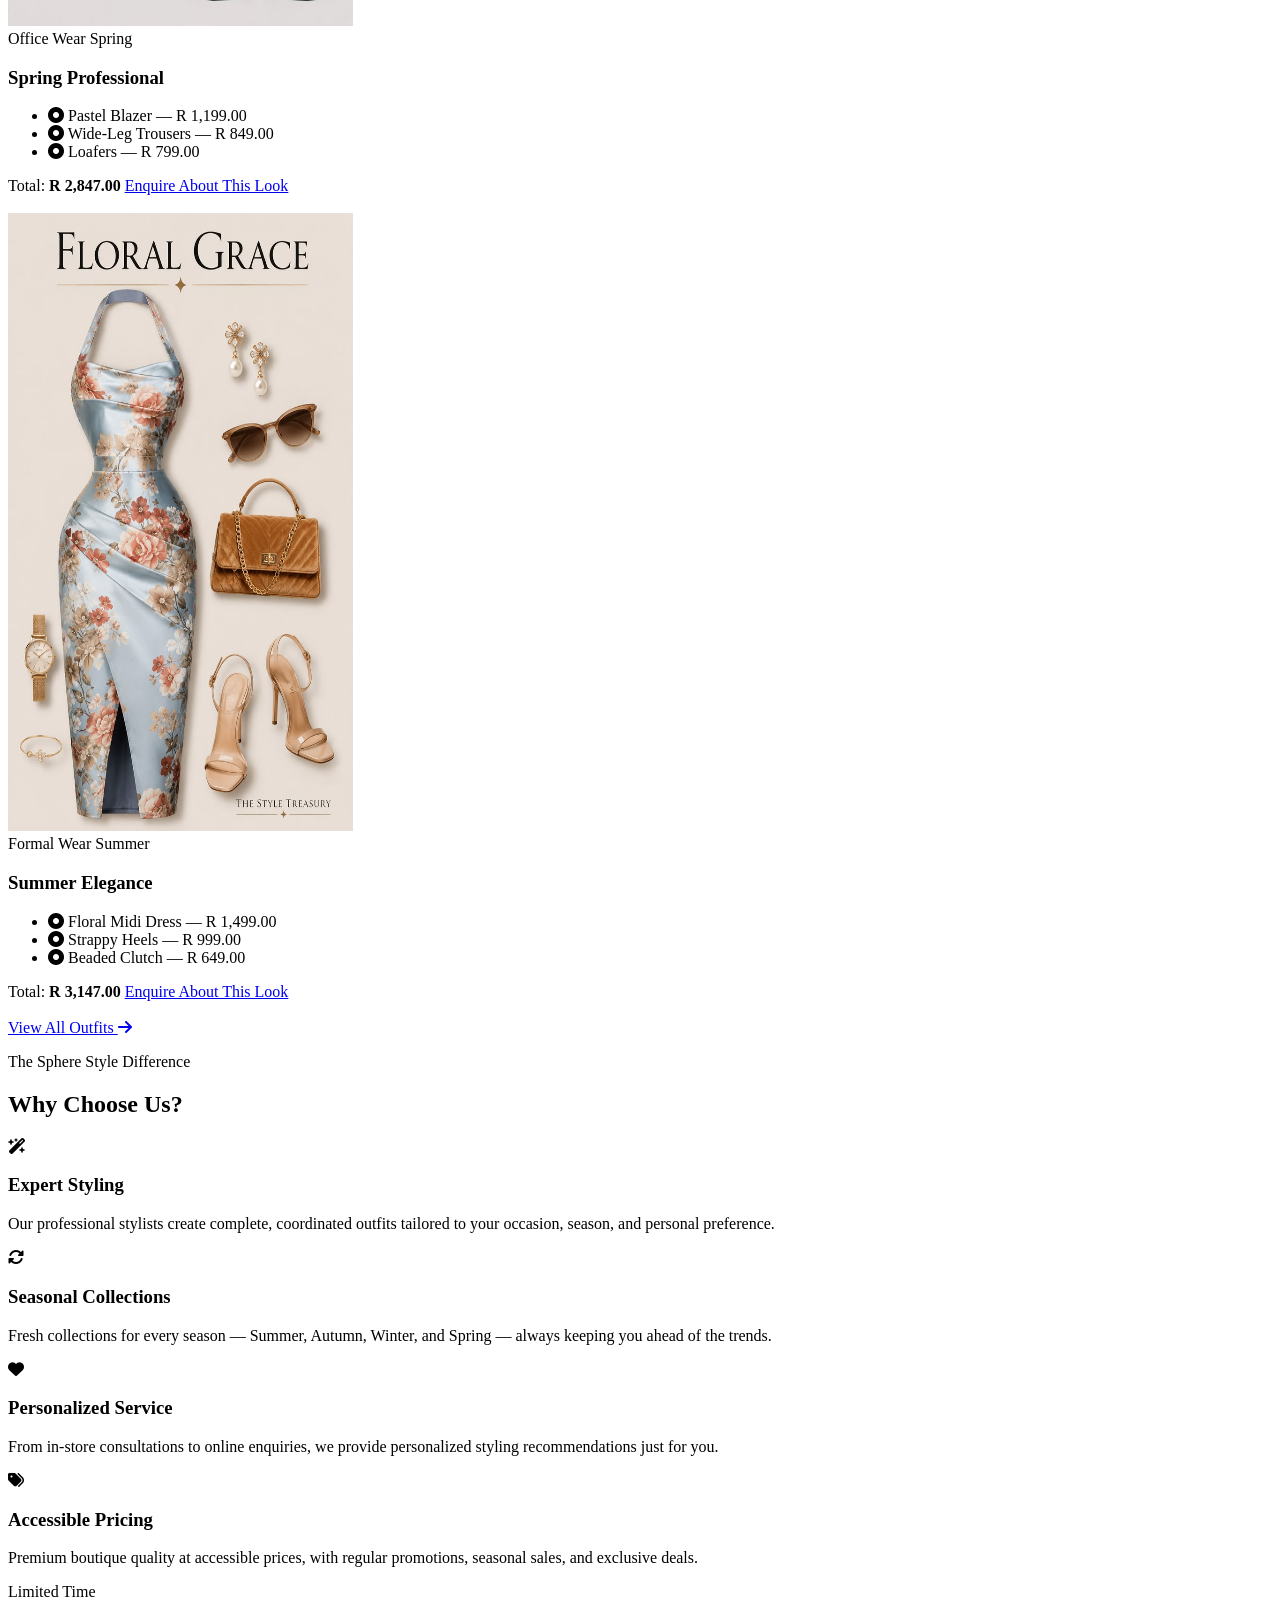
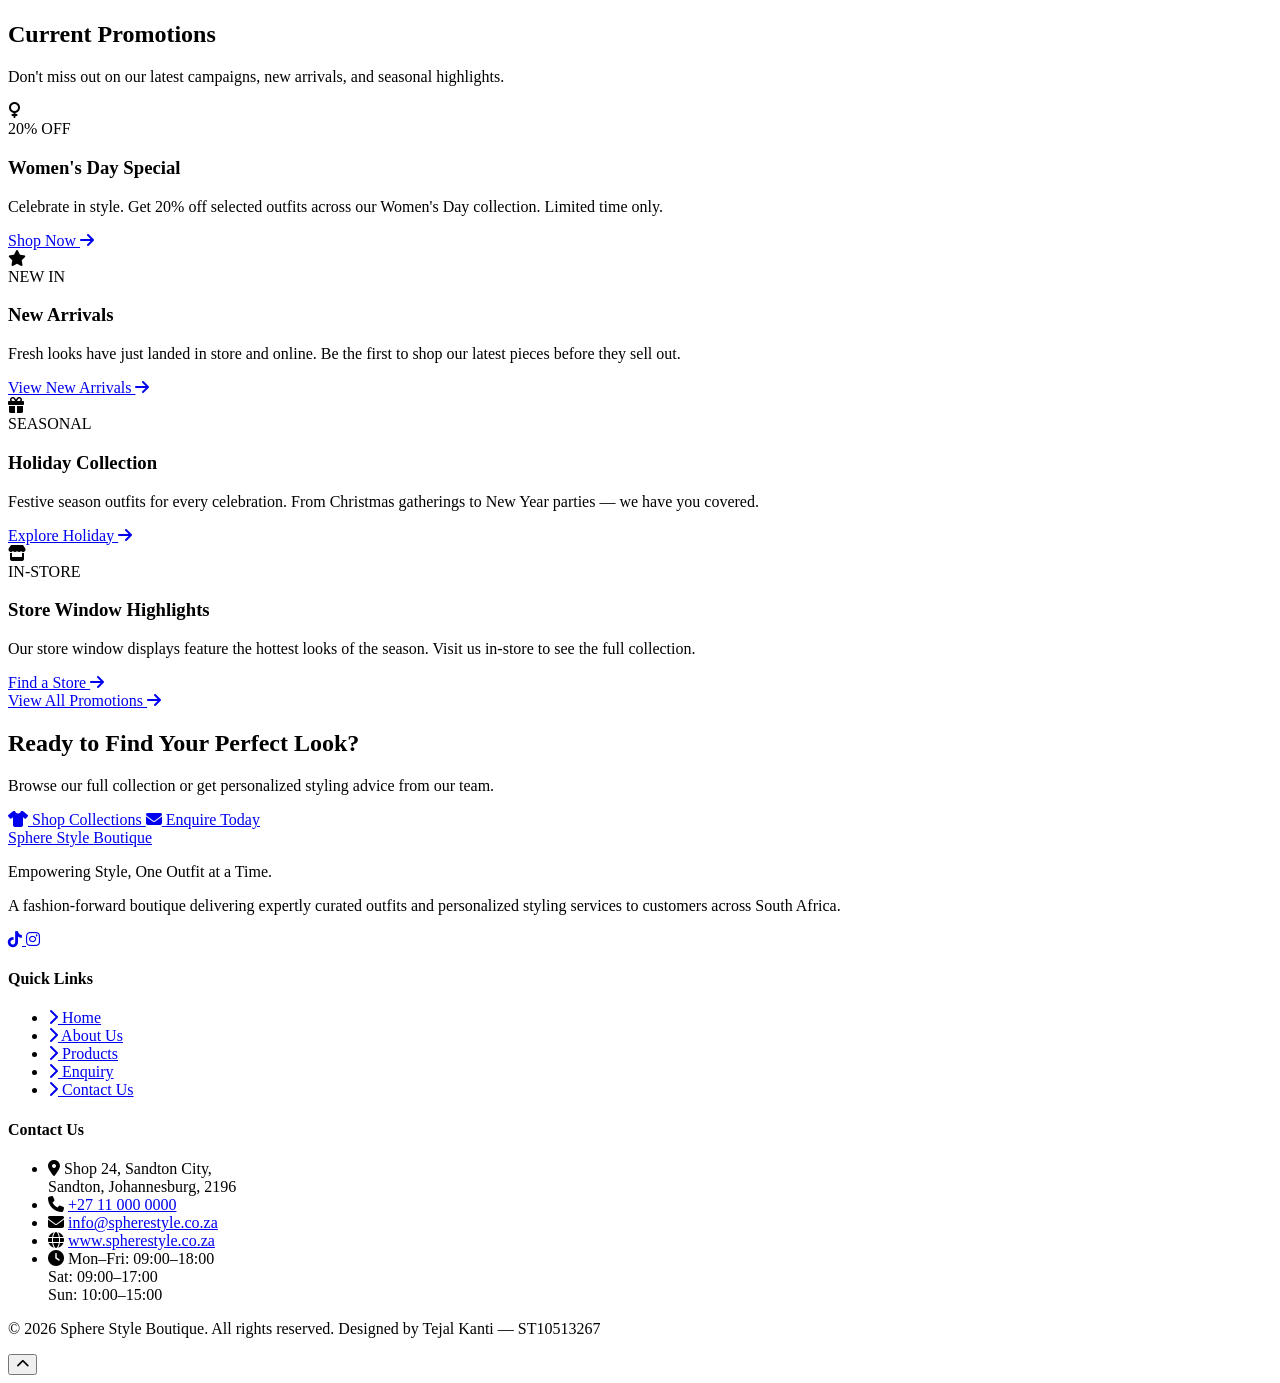
==== commit 147b210a: "edited html code for the footer" ====
--- a/webpages/index.html
+++ b/webpages/index.html
@@ -14,7 +14,7 @@
     <link rel="stylesheet" href="https://cdnjs.cloudflare.com/ajax/libs/font-awesome/6.5.0/css/all.min.css">
 
     <!-- Main Stylesheet -->
-    <link rel="stylesheet" href="css/styles.css">
+    <link rel="stylesheet" href="/CSS/styles.css">
 </head>
 <body>
         <!-- Navigation Bar -->
@@ -696,12 +696,6 @@
                 &copy; 2026 Sphere Style Boutique. All rights reserved. 
                 Designed by Tejal Kanti — ST10513267
             </p>
-            <div class="footer-bottom-links">
-                <a href="#">Privacy Policy</a>
-                <span>|</span>
-                <a href="#">Terms of Use</a>
-                <span>|</span>
-            </div>
         </div>
     </div>
 </footer>
@@ -712,7 +706,7 @@
         </button>
 
     <!--JavaScript Link-->
-        <script src="js/main.js"></script>
+        <script src="/JS/main.js"></script>
 
 </body>
 </html>
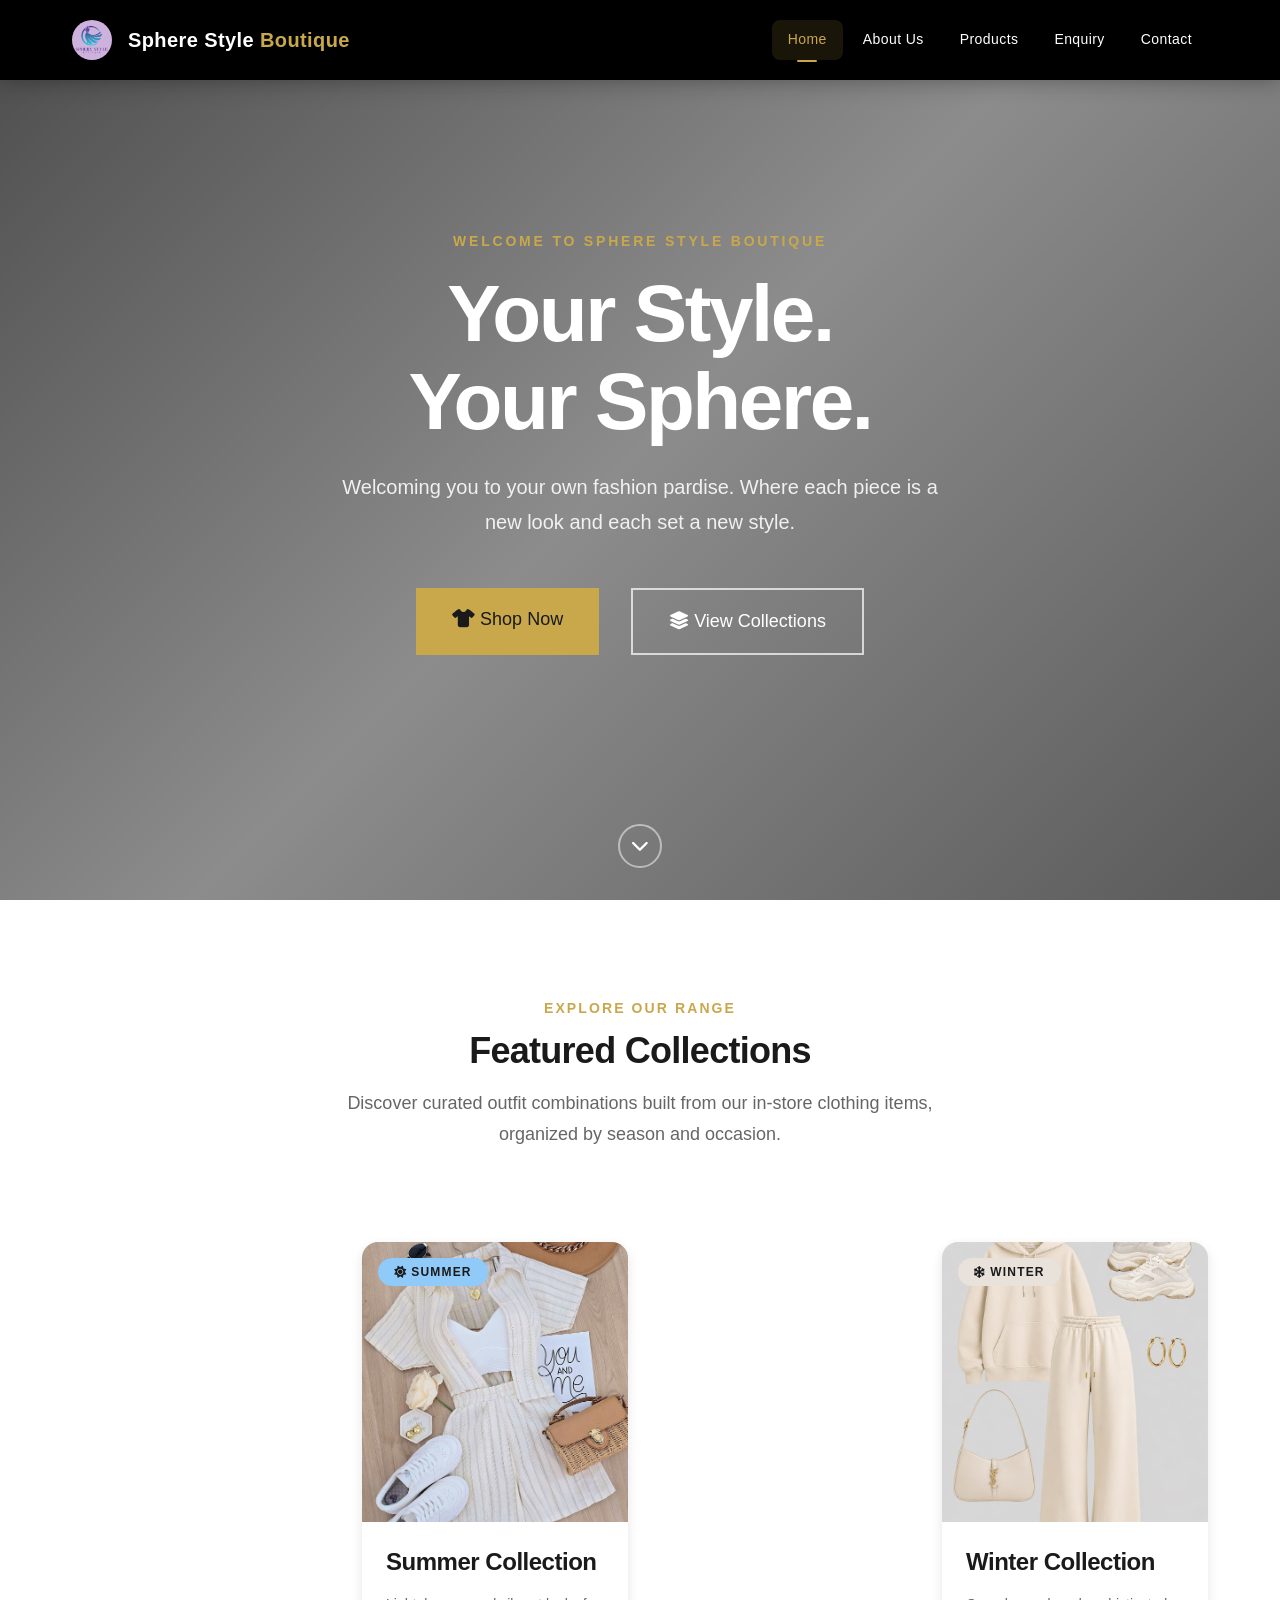
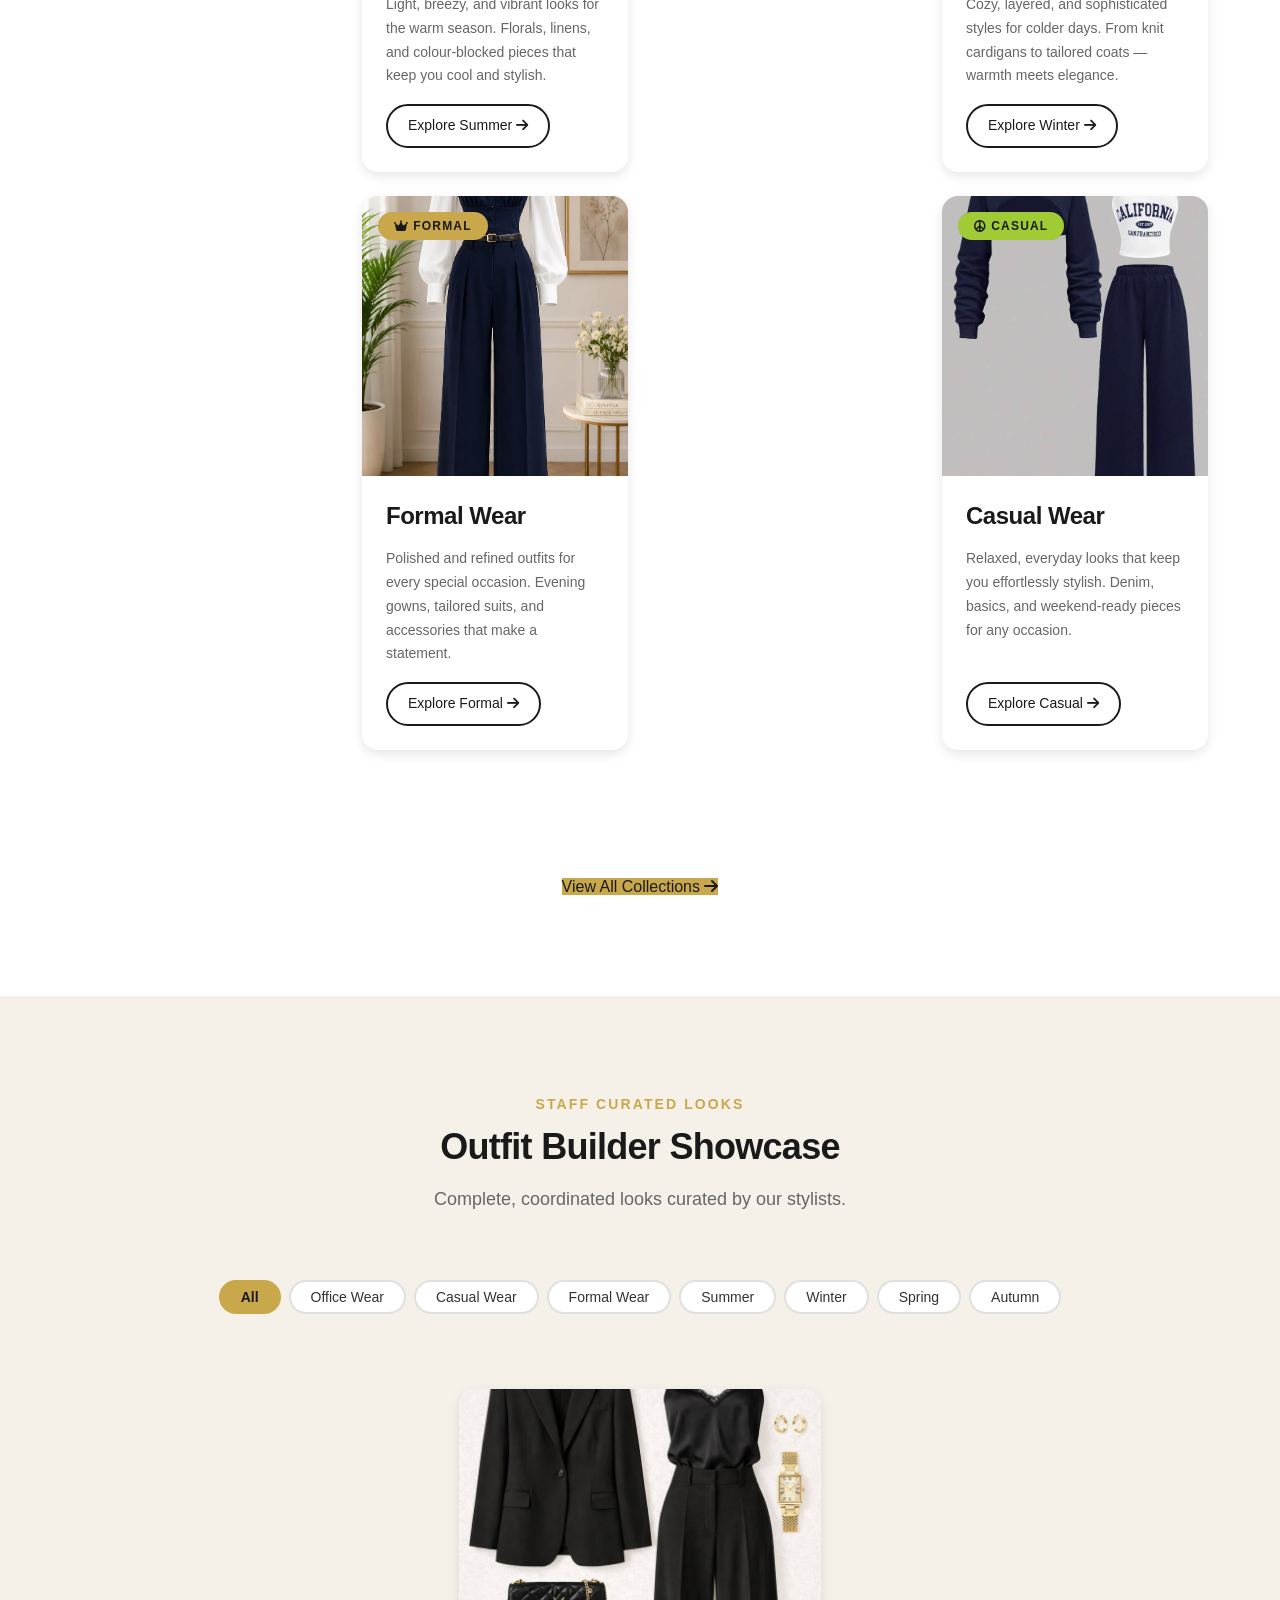
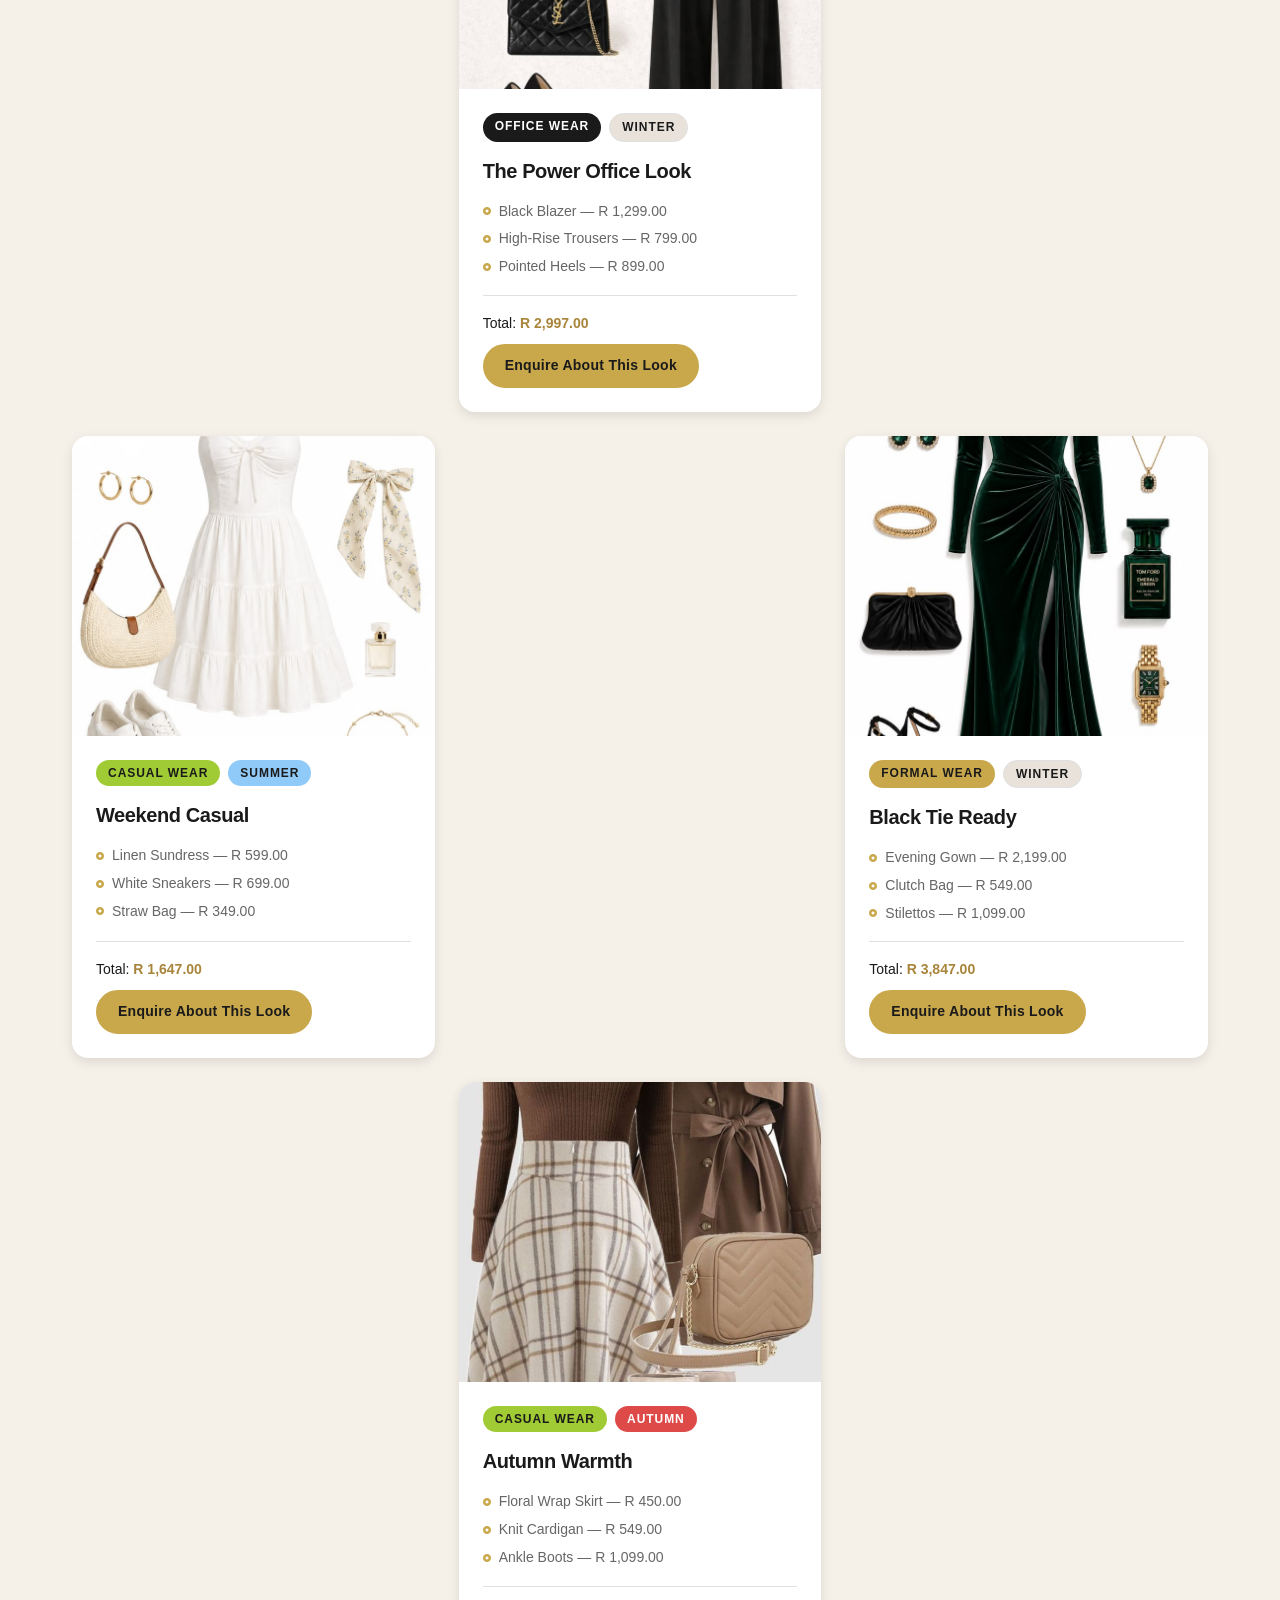
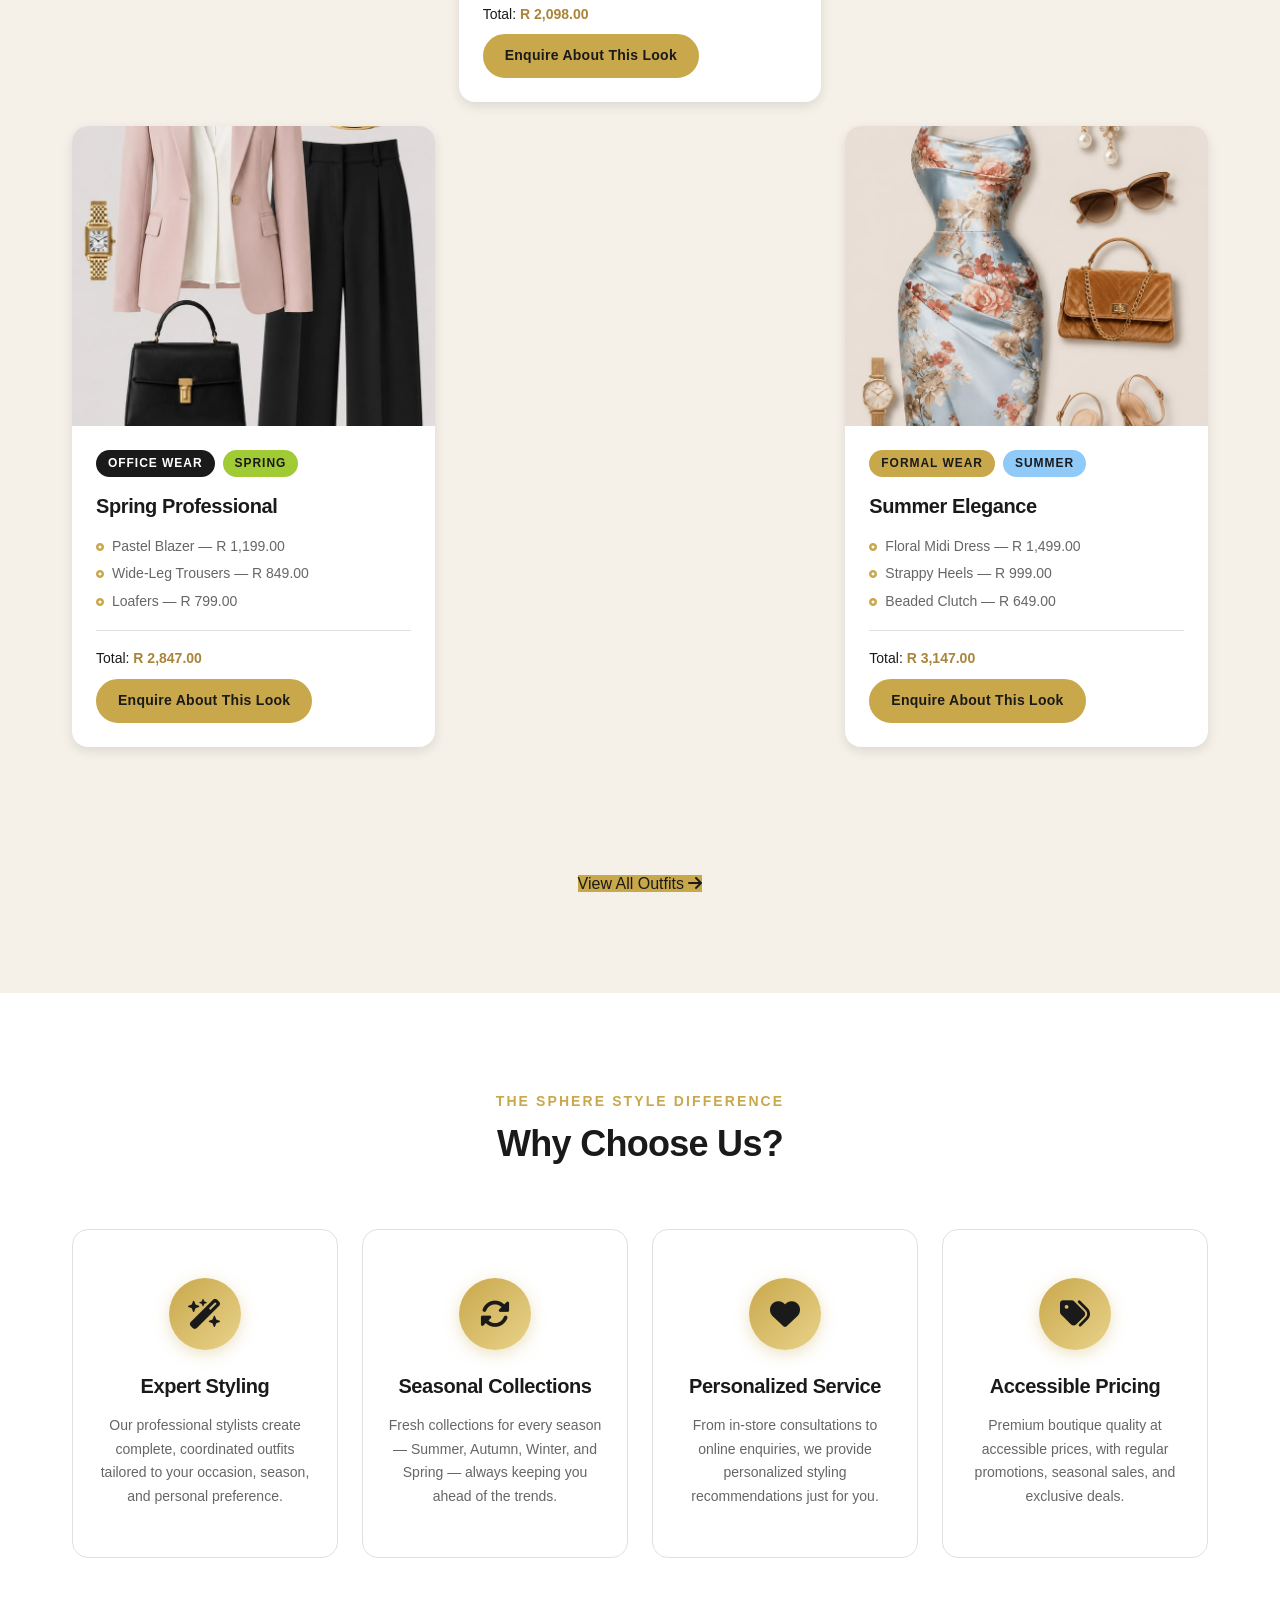
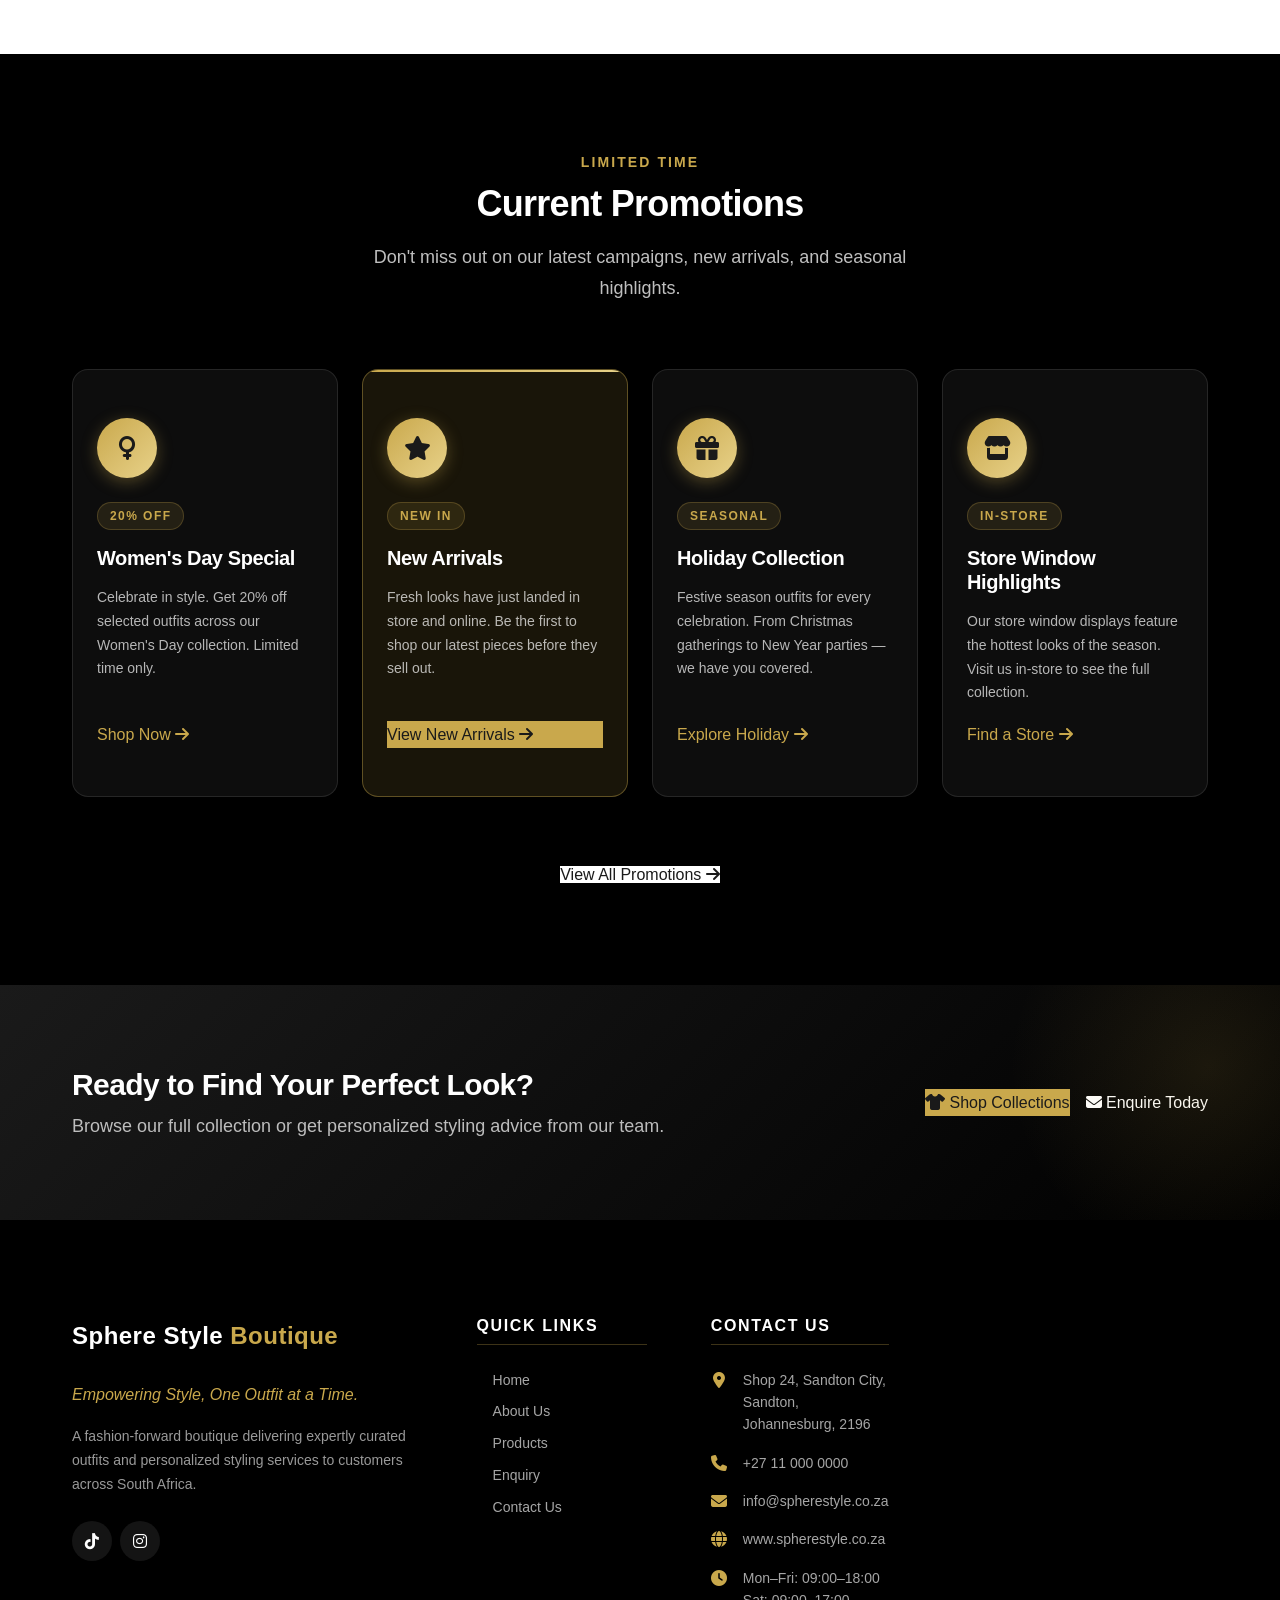
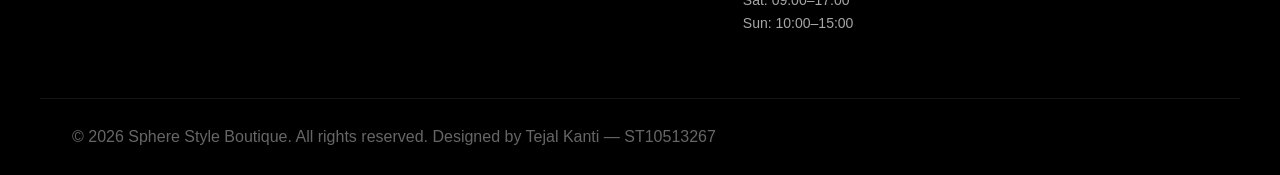
==== commit c69519e0: "HTML code edited social media links (now working)" ====
--- a/webpages/index.html
+++ b/webpages/index.html
@@ -637,10 +637,10 @@
             </p>
             <!-- Social Media Icons -->
             <div class="footer-social">
-                <a href="#" class="social-icon" aria-label="Follow us on TikTok">
+                <a href="https://www.tiktok.com/" class="social-icon" aria-label="Follow us on TikTok">
                     <i class="fa-brands fa-tiktok"></i>
                 </a>
-                <a href="#" class="social-icon" aria-label="Follow us on Instagram">
+                <a href="https://www.instagram.com/" class="social-icon" aria-label="Follow us on Instagram">
                     <i class="fa-brands fa-instagram"></i>
                 </a>
             </div>
--- a/CSS/styles.css
+++ b/CSS/styles.css
@@ -0,0 +1,1795 @@
+/*1. CSS RESET AND ROOT VARIABLES */
+
+*,
+*::before,
+*::after {
+    margin: 0;
+    padding: 0;
+    box-sizing: border-box;
+}
+
+:root {
+    /* ---- Brand Colors ---- */
+    --color-black:        #000000;
+    --color-white:        #FFFFFF;
+    --color-beige:        #F5F0E8;
+    --color-gold:         #C9A84C;
+    --color-gold-dark:    #A8853A;
+    --color-gold-light:   #E8D28A;
+
+    /* ---- Seasonal Colors ---- */
+    --color-summer:       #90CAF9;
+    --color-autumn-red:   #DD4A48;
+    --color-autumn-orange:#E25E3E;
+    --color-spring:       #A1CB35;
+    --color-winter:       #E8E2DB;
+
+    /* ---- Neutral Colors ---- */
+    --color-dark:         #1A1A1A;
+    --color-dark-grey:    #333333;
+    --color-mid-grey:     #666666;
+    --color-light-grey:   #999999;
+    --color-border:       #E0E0E0;
+    --color-shadow:       rgba(0, 0, 0, 0.1);
+    --color-shadow-dark:  rgba(0, 0, 0, 0.25);
+    --color-overlay:      rgba(0, 0, 0, 0.55);
+
+    /* ---- Status Colors ---- */
+    --color-success:      #4CAF50;
+    --color-success-bg:   #E8F5E9;
+    --color-error:        #D32F2F;
+    --color-error-bg:     #FFEBEE;
+    --color-warning:      #F57C00;
+    --color-warning-bg:   #FFF3E0;
+
+    /* ---- Typography ---- */
+    --font-primary:       'Poppins', sans-serif;
+    --font-secondary:     'Open Sans', sans-serif;
+
+    /* ---- Font Sizes ---- */
+    --fs-xs:              0.75rem;     /* 12px */
+    --fs-sm:              0.875rem;    /* 14px */
+    --fs-base:            1rem;        /* 16px */
+    --fs-md:              1.125rem;    /* 18px */
+    --fs-lg:              1.25rem;     /* 20px */
+    --fs-xl:              1.5rem;      /* 24px */
+    --fs-2xl:             1.875rem;    /* 30px */
+    --fs-3xl:             2.25rem;     /* 36px */
+    --fs-4xl:             3rem;        /* 48px */
+    --fs-5xl:             3.75rem;     /* 60px */
+
+    /* ---- Font Weights ---- */
+    --fw-light:           300;
+    --fw-regular:         400;
+    --fw-medium:          500;
+    --fw-semibold:        600;
+    --fw-bold:            700;
+
+    /* ---- Spacing ---- */
+    --space-xs:           0.25rem;     /* 4px */
+    --space-sm:           0.5rem;      /* 8px */
+    --space-md:           1rem;        /* 16px */
+    --space-lg:           1.5rem;      /* 24px */
+    --space-xl:           2rem;        /* 32px */
+    --space-2xl:          3rem;        /* 48px */
+    --space-3xl:          4rem;        /* 64px */
+    --space-4xl:          5rem;        /* 80px */
+    --space-5xl:          6rem;        /* 96px */
+
+    /* ---- Border Radius ---- */
+    --radius-sm:          4px;
+    --radius-md:          8px;
+    --radius-lg:          12px;
+    --radius-xl:          16px;
+    --radius-2xl:         24px;
+    --radius-full:        9999px;
+
+    /* ---- Shadows ---- */
+    --shadow-sm:          0 1px 3px rgba(0, 0, 0, 0.08);
+    --shadow-md:          0 4px 12px rgba(0, 0, 0, 0.10);
+    --shadow-lg:          0 8px 24px rgba(0, 0, 0, 0.12);
+    --shadow-xl:          0 16px 40px rgba(0, 0, 0, 0.15);
+    --shadow-gold:        0 4px 16px rgba(201, 168, 76, 0.35);
+
+    /* ---- Transitions ---- */
+    --transition-fast:    all 0.2s ease;
+    --transition-base:    all 0.3s ease;
+    --transition-slow:    all 0.5s ease;
+
+    /* ---- Layout ---- */
+    --nav-height:         80px;
+    --container-max:      1200px;
+    --container-padding:  0 var(--space-xl);
+}
+
+/* 2. GLOBAL BASE STYLES */
+
+html {
+    scroll-behavior: smooth;
+    font-size: 16px;
+    -webkit-text-size-adjust: 100%;
+}
+
+body {
+    font-family: var(--font-secondary);
+    font-size: var(--fs-base);
+    font-weight: var(--fw-regular);
+    color: var(--color-dark);
+    background-color: var(--color-white);
+    line-height: 1.7;
+    overflow-x: hidden;
+}
+
+img {
+    max-width: 100%;
+    height: auto;
+    display: block;
+}
+
+a {
+    color: inherit;
+    text-decoration: none;
+    transition: var(--transition-fast);
+}
+
+a:hover {
+    color: var(--color-gold);
+}
+
+a:focus,
+button:focus,
+input:focus,
+select:focus,
+textarea:focus {
+    outline: 2px solid var(--color-gold);
+    outline-offset: 2px;
+}
+
+ul,
+ol {
+    list-style: none;
+}
+
+button {
+    cursor: pointer;
+    border: none;
+    background: none;
+    font-family: var(--font-primary);
+}
+
+input,
+select,
+textarea {
+    font-family: var(--font-secondary);
+    font-size: var(--fs-base);
+}
+
+/* Visually hidden (accessibility) */
+.visually-hidden {
+    position: absolute;
+    width: 1px;
+    height: 1px;
+    padding: 0;
+    margin: -1px;
+    overflow: hidden;
+    clip: rect(0, 0, 0, 0);
+    white-space: nowrap;
+    border: 0;
+}
+
+/* 3. GLOBAL TYPOGRAPHY */
+
+h1,
+h2,
+h3,
+h4,
+h5,
+h6 {
+    font-family: var(--font-primary);
+    color: var(--color-dark);
+    line-height: 1.2;
+    letter-spacing: -0.02em;
+}
+
+h1 {
+    font-size: var(--fs-5xl);
+    font-weight: var(--fw-bold);
+}
+
+h2 {
+    font-size: var(--fs-3xl);
+    font-weight: var(--fw-semibold);
+}
+
+h3 {
+    font-size: var(--fs-xl);
+    font-weight: var(--fw-semibold);
+}
+
+h4 {
+    font-size: var(--fs-lg);
+    font-weight: var(--fw-medium);
+}
+
+p {
+    font-family: var(--font-secondary);
+    font-weight: var(--fw-regular);
+    color: var(--color-mid-grey);
+    line-height: 1.75;
+}
+
+strong {
+    font-weight: var(--fw-semibold);
+    color: var(--color-dark);
+}
+
+em,
+i.italic {
+    font-style: italic;
+}
+
+small {
+    font-size: var(--fs-sm);
+}
+
+caption,
+figcaption,
+.caption {
+    font-family: var(--font-secondary);
+    font-size: var(--fs-sm);
+    font-weight: var(--fw-light);
+    font-style: italic;
+    color: var(--color-light-grey);
+}
+
+/* 4. GLOBAL BUTTON STYLES */
+
+.btn {
+    display: inline-flex;
+    align-items: center;
+    justify-content: center;
+    gap: var(--space-sm);
+    font-family: var(--font-primary);
+    font-weight: var(--fw-bold);
+    font-size: var(--fs-base);
+    padding: 0.75rem 1.75rem;
+    border-radius: var(--radius-full);
+    border: 2px solid transparent;
+    cursor: pointer;
+    transition: var(--transition-base);
+    text-decoration: none;
+    white-space: nowrap;
+    letter-spacing: 0.02em;
+    position: relative;
+    overflow: hidden;
+}
+
+/* Primary Button — Gold background */
+.btn-primary {
+    background-color: var(--color-gold);
+    color: var(--color-dark);
+    border-color: var(--color-gold);
+}
+
+.btn-primary:hover {
+    background-color: var(--color-gold-dark);
+    border-color: var(--color-gold-dark);
+    color: var(--color-white);
+    transform: translateY(-2px);
+    box-shadow: var(--shadow-gold);
+}
+
+/* Secondary Button — Black background */
+.btn-secondary {
+    background-color: var(--color-black);
+    color: var(--color-white);
+    border-color: var(--color-black);
+}
+
+.btn-secondary:hover {
+    background-color: var(--color-dark-grey);
+    border-color: var(--color-dark-grey);
+    transform: translateY(-2px);
+    box-shadow: var(--shadow-md);
+}
+
+/* Outline Button — Black outline */
+.btn-outline {
+    background-color: transparent;
+    color: var(--color-dark);
+    border-color: var(--color-dark);
+}
+
+.btn-outline:hover {
+    background-color: var(--color-dark);
+    color: var(--color-white);
+    transform: translateY(-2px);
+}
+
+/* Gold Button (solid) */
+.btn-gold {
+    background-color: var(--color-gold);
+    color: var(--color-dark);
+    border-color: var(--color-gold);
+}
+
+.btn-gold:hover {
+    background-color: var(--color-gold-dark);
+    border-color: var(--color-gold-dark);
+    color: var(--color-white);
+    transform: translateY(-2px);
+    box-shadow: var(--shadow-gold);
+}
+
+/* Gold Outline Button */
+.btn-gold-outline {
+    background-color: transparent;
+    color: var(--color-gold);
+    border-color: var(--color-gold);
+}
+
+.btn-gold-outline:hover {
+    background-color: var(--color-gold);
+    color: var(--color-dark);
+    transform: translateY(-2px);
+}
+
+/* White Outline Button */
+.btn-white-outline {
+    background-color: transparent;
+    color: var(--color-white);
+    border-color: var(--color-white);
+}
+
+.btn-white-outline:hover {
+    background-color: var(--color-white);
+    color: var(--color-dark);
+    transform: translateY(-2px);
+}
+
+/* Light Button */
+.btn-light {
+    background-color: var(--color-white);
+    color: var(--color-dark);
+    border-color: var(--color-white);
+}
+
+.btn-light:hover {
+    background-color: var(--color-beige);
+    border-color: var(--color-beige);
+    transform: translateY(-2px);
+}
+
+/* Small Button */
+.btn-small {
+    padding: 0.5rem 1.25rem;
+    font-size: var(--fs-sm);
+    border-radius: var(--radius-full);
+    background-color: var(--color-gold);
+    color: var(--color-dark);
+    border: 2px solid var(--color-gold);
+    font-family: var(--font-primary);
+    font-weight: var(--fw-bold);
+    display: inline-flex;
+    align-items: center;
+    gap: var(--space-xs);
+    transition: var(--transition-base);
+    cursor: pointer;
+}
+
+.btn-small:hover {
+    background-color: var(--color-gold-dark);
+    border-color: var(--color-gold-dark);
+    color: var(--color-white);
+    transform: translateY(-2px);
+}
+
+/* 5. GLOBAL SECTION STYLES */
+
+section {
+    padding: var(--space-5xl) 0;
+}
+
+.section-container {
+    max-width: var(--container-max);
+    margin: 0 auto;
+    padding: var(--container-padding);
+}
+
+.section-header {
+    text-align: center;
+    margin-bottom: var(--space-3xl);
+    max-width: 700px;
+    margin-left: auto;
+    margin-right: auto;
+}
+
+.section-label {
+    font-family: var(--font-primary);
+    font-size: var(--fs-sm);
+    font-weight: var(--fw-semibold);
+    color: var(--color-gold);
+    text-transform: uppercase;
+    letter-spacing: 0.15em;
+    display: block;
+    margin-bottom: var(--space-sm);
+}
+
+.section-title {
+    font-family: var(--font-primary);
+    font-size: var(--fs-3xl);
+    font-weight: var(--fw-semibold);
+    color: var(--color-dark);
+    margin-bottom: var(--space-md);
+    line-height: 1.2;
+}
+
+.section-subtitle {
+    font-family: var(--font-secondary);
+    font-size: var(--fs-md);
+    color: var(--color-mid-grey);
+    line-height: 1.75;
+    max-width: 600px;
+    margin: 0 auto;
+}
+
+.section-cta {
+    text-align: center;
+    margin-top: var(--space-3xl);
+}
+
+/* 6. UTILITY CLASSES */
+
+.text-center  { text-align: center; }
+.text-left    { text-align: left; }
+.text-right   { text-align: right; }
+.text-gold    { color: var(--color-gold); }
+.text-white   { color: var(--color-white); }
+.text-dark    { color: var(--color-dark); }
+.text-grey    { color: var(--color-mid-grey); }
+
+.bg-white     { background-color: var(--color-white); }
+.bg-beige     { background-color: var(--color-beige); }
+.bg-black     { background-color: var(--color-black); }
+.bg-gold      { background-color: var(--color-gold); }
+
+.d-flex       { display: flex; }
+.d-grid       { display: grid; }
+.d-none       { display: none; }
+.d-block      { display: block; }
+
+.mt-sm        { margin-top: var(--space-sm); }
+.mt-md        { margin-top: var(--space-md); }
+.mt-lg        { margin-top: var(--space-lg); }
+.mt-xl        { margin-top: var(--space-xl); }
+
+.mb-sm        { margin-bottom: var(--space-sm); }
+.mb-md        { margin-bottom: var(--space-md); }
+.mb-lg        { margin-bottom: var(--space-lg); }
+.mb-xl        { margin-bottom: var(--space-xl); }
+
+.w-full       { width: 100%; }
+.h-full       { height: 100%; }
+
+/* 7. NAVIGATION BAR */
+
+.navbar {
+    position: fixed;
+    top: 0;
+    left: 0;
+    right: 0;
+    z-index: 1000;
+    background-color: var(--color-black);
+    height: var(--nav-height);
+    display: flex;
+    align-items: center;
+    transition: var(--transition-base);
+    box-shadow: 0 2px 20px rgba(0, 0, 0, 0.3);
+}
+
+/* Scrolled state — slightly more opaque */
+.navbar.scrolled {
+    background-color: rgba(0, 0, 0, 0.97);
+    box-shadow: 0 4px 30px rgba(0, 0, 0, 0.4);
+}
+
+.nav-container {
+    max-width: var(--container-max);
+    margin: 0 auto;
+    padding: var(--container-padding);
+    display: flex;
+    align-items: center;
+    justify-content: space-between;
+    width: 100%;
+}
+
+/* ---- Logo ---- */
+.nav-logo {
+    display: flex;
+    align-items: center;
+    gap: var(--space-sm);
+    text-decoration: none;
+    flex-shrink: 0;
+}
+
+.logo-img {
+    width: 40px;
+    height: 40px;
+    object-fit: contain;
+    border-radius: var(--radius-full);
+}
+
+.logo-text {
+    font-family: var(--font-primary);
+    font-size: var(--fs-lg);
+    font-weight: var(--fw-bold);
+    color: var(--color-white);
+    letter-spacing: 0.02em;
+    white-space: nowrap;
+}
+
+.logo-accent {
+    color: var(--color-gold);
+}
+
+/* ---- Nav Menu ---- */
+.nav-menu {
+    display: flex;
+    align-items: center;
+}
+
+.nav-list {
+    display: flex;
+    align-items: center;
+    gap: var(--space-xs);
+    list-style: none;
+}
+
+.nav-item {
+    position: relative;
+}
+
+.nav-link {
+    font-family: var(--font-primary);
+    font-size: var(--fs-sm);
+    font-weight: var(--fw-medium);
+    color: var(--color-white);
+    padding: var(--space-sm) var(--space-md);
+    border-radius: var(--radius-md);
+    transition: var(--transition-fast);
+    display: flex;
+    align-items: center;
+    gap: var(--space-xs);
+    text-decoration: none;
+    white-space: nowrap;
+    letter-spacing: 0.03em;
+}
+
+.nav-link:hover {
+    color: var(--color-gold);
+    background-color: rgba(201, 168, 76, 0.1);
+}
+
+/* Active nav link */
+.nav-link.active {
+    color: var(--color-gold);
+    background-color: rgba(201, 168, 76, 0.12);
+}
+
+/* Active indicator underline */
+.nav-link.active::after {
+    content: '';
+    position: absolute;
+    bottom: -2px;
+    left: 50%;
+    transform: translateX(-50%);
+    width: 20px;
+    height: 2px;
+    background-color: var(--color-gold);
+    border-radius: var(--radius-full);
+}
+
+/* 8. HERO SECTION (HOMEPAGE) */
+
+.hero {
+    position: relative;
+    min-height: 100vh;
+    display: flex;
+    align-items: center;
+    justify-content: center;
+    background-image: url('../images/hero/hero-main.jpg');
+    background-size: cover;
+    background-position: center center;
+    background-repeat: no-repeat;
+    background-attachment: fixed;
+    overflow: hidden;
+    padding-top: var(--nav-height);
+}
+
+/* Dark overlay */
+.hero-overlay {
+    position: absolute;
+    inset: 0;
+    background: linear-gradient(
+        135deg,
+        rgba(0, 0, 0, 0.70) 0%,
+        rgba(0, 0, 0, 0.45) 50%,
+        rgba(0, 0, 0, 0.65) 100%
+    );
+    z-index: 1;
+}
+
+/* Hero content */
+.hero-content {
+    position: relative;
+    z-index: 2;
+    text-align: center;
+    max-width: 900px;
+    padding: var(--space-xl);
+    animation: heroFadeIn 1s ease forwards;
+}
+
+@keyframes heroFadeIn {
+    from {
+        opacity: 0;
+        transform: translateY(30px);
+    }
+    to {
+        opacity: 1;
+        transform: translateY(0);
+    }
+}
+
+/* Hero tagline (small label above H1) */
+.hero-tagline {
+    font-family: var(--font-primary);
+    font-size: var(--fs-sm);
+    font-weight: var(--fw-semibold);
+    color: var(--color-gold);
+    text-transform: uppercase;
+    letter-spacing: 0.2em;
+    margin-bottom: var(--space-md);
+    display: block;
+    opacity: 0;
+    animation: heroFadeIn 1s ease 0.2s forwards;
+}
+
+/* Hero H1 */
+.hero-heading {
+    font-family: var(--font-primary);
+    font-size: clamp(2.5rem, 7vw, 5rem);
+    font-weight: var(--fw-bold);
+    color: var(--color-white);
+    line-height: 1.1;
+    letter-spacing: -0.03em;
+    margin-bottom: var(--space-lg);
+    opacity: 0;
+    animation: heroFadeIn 1s ease 0.4s forwards;
+}
+
+/* Hero subtext */
+.hero-subtext {
+    font-family: var(--font-secondary);
+    font-size: var(--fs-lg);
+    font-weight: var(--fw-regular);
+    color: rgba(255, 255, 255, 0.88);
+    line-height: 1.75;
+    max-width: 600px;
+    margin: 0 auto var(--space-2xl);
+    opacity: 0;
+    animation: heroFadeIn 1s ease 0.6s forwards;
+}
+
+/* Hero button group */
+.hero-buttons {
+    display: flex;
+    gap: var(--space-md);
+    justify-content: center;
+    flex-wrap: wrap;
+    opacity: 0;
+    animation: heroFadeIn 1s ease 0.8s forwards;
+}
+
+.hero-buttons .btn-primary {
+    background-color: var(--color-gold);
+    color: var(--color-dark);
+    border-color: var(--color-gold);
+    padding: 1rem 2.25rem;
+    font-size: var(--fs-md);
+}
+
+.hero-buttons .btn-primary:hover {
+    background-color: var(--color-white);
+    border-color: var(--color-white);
+    color: var(--color-dark);
+    transform: translateY(-3px);
+    box-shadow: 0 8px 25px rgba(201, 168, 76, 0.5);
+}
+
+.hero-buttons .btn-secondary {
+    background-color: transparent;
+    color: var(--color-white);
+    border: 2px solid rgba(255, 255, 255, 0.7);
+    padding: 1rem 2.25rem;
+    font-size: var(--fs-md);
+}
+
+.hero-buttons .btn-secondary:hover {
+    background-color: var(--color-white);
+    color: var(--color-dark);
+    border-color: var(--color-white);
+    transform: translateY(-3px);
+}
+
+/* Scroll down indicator */
+.hero-scroll-indicator {
+    position: absolute;
+    bottom: var(--space-xl);
+    left: 50%;
+    transform: translateX(-50%);
+    z-index: 2;
+    animation: bounce 2s infinite;
+}
+
+.hero-scroll-indicator a {
+    display: flex;
+    align-items: center;
+    justify-content: center;
+    width: 44px;
+    height: 44px;
+    border: 2px solid rgba(255, 255, 255, 0.5);
+    border-radius: var(--radius-full);
+    color: var(--color-white);
+    font-size: var(--fs-md);
+    transition: var(--transition-base);
+    text-decoration: none;
+}
+
+.hero-scroll-indicator a:hover {
+    background-color: var(--color-gold);
+    border-color: var(--color-gold);
+    color: var(--color-dark);
+}
+
+@keyframes bounce {
+    0%, 100% { transform: translateX(-50%) translateY(0); }
+    50%       { transform: translateX(-50%) translateY(-10px); }
+}
+
+/* 9. ANNOUNCEMENT STRIP */
+
+.announcement-strip {
+    background-color: var(--color-gold);
+    padding: var(--space-sm) 0;
+    overflow: hidden;
+}
+
+.announcement-container {
+    max-width: var(--container-max);
+    margin: 0 auto;
+    padding: var(--container-padding);
+    display: flex;
+    align-items: center;
+    justify-content: center;
+    gap: var(--space-xl);
+    flex-wrap: wrap;
+}
+
+.announcement-container span {
+    font-family: var(--font-primary);
+    font-size: var(--fs-sm);
+    font-weight: var(--fw-semibold);
+    color: var(--color-dark);
+    display: flex;
+    align-items: center;
+    gap: var(--space-sm);
+    white-space: nowrap;
+}
+
+.announcement-container span i {
+    font-size: var(--fs-base);
+}
+
+.strip-divider {
+    color: rgba(0, 0, 0, 0.3);
+    font-size: var(--fs-lg);
+}
+
+/* 10. FEATURED COLLECTIONS SECTION */
+
+.featured-collections {
+    background-color: var(--color-white);
+    padding: var(--space-5xl) 0;
+}
+
+/* Collections Grid — 4 columns */
+.collections-grid {
+    display: grid;
+    grid-template-columns: repeat(4, 1fr);
+    gap: var(--space-lg);
+    margin-bottom: var(--space-xl);
+}
+
+/* ---- Collection Card ---- */
+.collection-card {
+    background-color: var(--color-white);
+    border-radius: var(--radius-xl);
+    overflow: hidden;
+    box-shadow: var(--shadow-md);
+    transition: var(--transition-base);
+    display: flex;
+    flex-direction: column;
+}
+
+.collection-card:hover {
+    transform: translateY(-8px);
+    box-shadow: var(--shadow-xl);
+}
+
+/* Card image wrapper */
+.collection-card-image-wrapper {
+    position: relative;
+    overflow: hidden;
+    height: 280px;
+}
+
+.collection-card-image {
+    width: 100%;
+    height: 100%;
+    object-fit: cover;
+    transition: transform 0.5s ease;
+}
+
+.collection-card:hover .collection-card-image {
+    transform: scale(1.08);
+}
+
+/* Season badge on image */
+.collection-card-badge {
+    position: absolute;
+    top: var(--space-md);
+    left: var(--space-md);
+    padding: var(--space-xs) var(--space-md);
+    border-radius: var(--radius-full);
+    font-family: var(--font-primary);
+    font-size: var(--fs-xs);
+    font-weight: var(--fw-bold);
+    text-transform: uppercase;
+    letter-spacing: 0.1em;
+    display: flex;
+    align-items: center;
+    gap: var(--space-xs);
+    backdrop-filter: blur(8px);
+}
+
+.summer-badge {
+    background-color: var(--color-summer);
+    color: var(--color-dark);
+}
+
+.winter-badge {
+    background-color: var(--color-winter);
+    color: var(--color-dark);
+}
+
+.formal-badge {
+    background-color: var(--color-gold);
+    color: var(--color-dark);
+}
+
+.casual-badge {
+    background-color: var(--color-spring);
+    color: var(--color-dark);
+}
+
+.autumn-badge {
+    background-color: var(--color-autumn-red);
+    color: var(--color-white);
+}
+
+.spring-badge {
+    background-color: var(--color-spring);
+    color: var(--color-dark);
+}
+
+/* Card body */
+.collection-card-body {
+    padding: var(--space-lg);
+    display: flex;
+    flex-direction: column;
+    gap: var(--space-md);
+    flex: 1;
+}
+
+.collection-card-title {
+    font-family: var(--font-primary);
+    font-size: var(--fs-xl);
+    font-weight: var(--fw-semibold);
+    color: var(--color-dark);
+    line-height: 1.3;
+}
+
+.collection-card-text {
+    font-family: var(--font-secondary);
+    font-size: var(--fs-sm);
+    color: var(--color-mid-grey);
+    line-height: 1.7;
+    flex: 1;
+}
+
+/* Collection card button */
+.collection-card-body .btn-outline {
+    align-self: flex-start;
+    font-size: var(--fs-sm);
+    padding: 0.5rem 1.25rem;
+    border-radius: var(--radius-full);
+    border: 2px solid var(--color-dark);
+    color: var(--color-dark);
+    transition: var(--transition-base);
+}
+
+.collection-card-body .btn-outline:hover {
+    background-color: var(--color-gold);
+    border-color: var(--color-gold);
+    color: var(--color-dark);
+    transform: none;
+}
+
+/*  11. OUTFIT BUILDER SHOWCASE SECTION */
+
+.outfit-builder {
+    background-color: var(--color-beige);
+    padding: var(--space-5xl) 0;
+}
+
+/* ---- Filter Bar ---- */
+.outfit-filter-bar {
+    display: flex;
+    flex-wrap: wrap;
+    gap: var(--space-sm);
+    justify-content: center;
+    margin-bottom: var(--space-2xl);
+}
+
+.filter-btn {
+    font-family: var(--font-primary);
+    font-size: var(--fs-sm);
+    font-weight: var(--fw-medium);
+    color: var(--color-dark-grey);
+    background-color: var(--color-white);
+    border: 2px solid var(--color-border);
+    border-radius: var(--radius-full);
+    padding: 0.45rem 1.25rem;
+    cursor: pointer;
+    transition: var(--transition-fast);
+    white-space: nowrap;
+}
+
+.filter-btn:hover {
+    border-color: var(--color-gold);
+    color: var(--color-gold);
+    background-color: rgba(201, 168, 76, 0.05);
+}
+
+.filter-btn.active {
+    background-color: var(--color-gold);
+    border-color: var(--color-gold);
+    color: var(--color-dark);
+    font-weight: var(--fw-bold);
+}
+
+/* ---- Outfit Grid ---- */
+.outfit-grid {
+    display: grid;
+    grid-template-columns: repeat(3, 1fr);
+    gap: var(--space-lg);
+    margin-bottom: var(--space-xl);
+}
+
+/* ---- Outfit Card ---- */
+.outfit-card {
+    background-color: var(--color-white);
+    border-radius: var(--radius-xl);
+    overflow: hidden;
+    box-shadow: var(--shadow-md);
+    transition: var(--transition-base);
+    display: flex;
+    flex-direction: column;
+}
+
+.outfit-card:hover {
+    transform: translateY(-6px);
+    box-shadow: var(--shadow-xl);
+}
+
+/* Hidden state (JS-controlled filter) */
+.outfit-card.hidden {
+    display: none;
+}
+
+/* Outfit card image */
+.outfit-card-image-wrapper {
+    position: relative;
+    overflow: hidden;
+    height: 300px;
+}
+
+.outfit-card-image {
+    width: 100%;
+    height: 100%;
+    object-fit: cover;
+    transition: transform 0.5s ease;
+}
+
+.outfit-card:hover .outfit-card-image {
+    transform: scale(1.06);
+}
+
+/* Outfit card body */
+.outfit-card-body {
+    padding: var(--space-lg);
+    display: flex;
+    flex-direction: column;
+    gap: var(--space-md);
+    flex: 1;
+}
+
+/* Outfit tags */
+.outfit-card-tags {
+    display: flex;
+    gap: var(--space-sm);
+    flex-wrap: wrap;
+}
+
+.outfit-tag {
+    font-family: var(--font-primary);
+    font-size: var(--fs-xs);
+    font-weight: var(--fw-semibold);
+    padding: 3px 12px;
+    border-radius: var(--radius-full);
+    text-transform: uppercase;
+    letter-spacing: 0.08em;
+}
+
+.office-tag  { background-color: var(--color-dark); color: var(--color-white); }
+.casual-tag  { background-color: var(--color-spring); color: var(--color-dark); }
+.formal-tag  { background-color: var(--color-gold); color: var(--color-dark); }
+.summer-tag  { background-color: var(--color-summer); color: var(--color-dark); }
+.winter-tag  { background-color: var(--color-winter); color: var(--color-dark); border: 1px solid var(--color-border); }
+.autumn-tag  { background-color: var(--color-autumn-red); color: var(--color-white); }
+.spring-tag  { background-color: var(--color-spring); color: var(--color-dark); }
+
+/* Outfit card title */
+.outfit-card-title {
+    font-family: var(--font-primary);
+    font-size: var(--fs-lg);
+    font-weight: var(--fw-semibold);
+    color: var(--color-dark);
+    line-height: 1.3;
+}
+
+/* Outfit items list */
+.outfit-items-list {
+    display: flex;
+    flex-direction: column;
+    gap: var(--space-xs);
+    flex: 1;
+}
+
+.outfit-items-list li {
+    font-family: var(--font-secondary);
+    font-size: var(--fs-sm);
+    color: var(--color-mid-grey);
+    display: flex;
+    align-items: center;
+    gap: var(--space-sm);
+}
+
+.outfit-items-list li i {
+    color: var(--color-gold);
+    font-size: 0.5rem;
+    flex-shrink: 0;
+}
+
+/* Outfit card footer */
+.outfit-card-footer {
+    display: flex;
+    align-items: center;
+    justify-content: space-between;
+    flex-wrap: wrap;
+    gap: var(--space-sm);
+    padding-top: var(--space-md);
+    border-top: 1px solid var(--color-border);
+    margin-top: auto;
+}
+
+.outfit-total {
+    font-family: var(--font-primary);
+    font-size: var(--fs-sm);
+    color: var(--color-dark);
+}
+
+.outfit-total strong {
+    color: var(--color-gold-dark);
+    font-weight: var(--fw-bold);
+}
+
+/* 12. WHY CHOOSE US SECTION (ABOUT US PAGE) */
+
+.why-us {
+    background-color: var(--color-white);
+    padding: var(--space-5xl) 0;
+}
+
+/* Features grid — 4 columns */
+.features-grid {
+    display: grid;
+    grid-template-columns: repeat(4, 1fr);
+    gap: var(--space-lg);
+}
+
+/* Feature card */
+.feature-card {
+    text-align: center;
+    padding: var(--space-2xl) var(--space-lg);
+    border-radius: var(--radius-xl);
+    border: 1px solid var(--color-border);
+    background-color: var(--color-white);
+    transition: var(--transition-base);
+    position: relative;
+    overflow: hidden;
+}
+
+.feature-card::before {
+    content: '';
+    position: absolute;
+    top: 0;
+    left: 0;
+    right: 0;
+    height: 3px;
+    background: linear-gradient(90deg, var(--color-gold), var(--color-gold-light));
+    opacity: 0;
+    transition: var(--transition-base);
+}
+
+.feature-card:hover {
+    transform: translateY(-6px);
+    box-shadow: var(--shadow-lg);
+    border-color: var(--color-gold-light);
+}
+
+.feature-card:hover::before {
+    opacity: 1;
+}
+
+/* Feature icon */
+.feature-icon {
+    width: 72px;
+    height: 72px;
+    background: linear-gradient(135deg, var(--color-gold), var(--color-gold-light));
+    border-radius: var(--radius-full);
+    display: flex;
+    align-items: center;
+    justify-content: center;
+    margin: 0 auto var(--space-lg);
+    font-size: var(--fs-2xl);
+    color: var(--color-dark);
+    box-shadow: var(--shadow-gold);
+    transition: var(--transition-base);
+}
+
+.feature-card:hover .feature-icon {
+    transform: scale(1.1) rotate(5deg);
+}
+
+.feature-title {
+    font-family: var(--font-primary);
+    font-size: var(--fs-lg);
+    font-weight: var(--fw-semibold);
+    color: var(--color-dark);
+    margin-bottom: var(--space-md);
+}
+
+.feature-text {
+    font-family: var(--font-secondary);
+    font-size: var(--fs-sm);
+    color: var(--color-mid-grey);
+    line-height: 1.7;
+}
+
+/* 13. PROMOTIONS SECTION */
+
+.promotions {
+    background-color: var(--color-black);
+    padding: var(--space-5xl) 0;
+}
+
+/* Override section header text for dark background */
+.promotions .section-header {
+    color: var(--color-white);
+}
+
+.promotions .section-title,
+.promo-title {
+    color: var(--color-white);
+}
+
+.promotions .section-subtitle,
+.promo-subtitle {
+    color: rgba(255, 255, 255, 0.75);
+}
+
+.promo-label {
+    color: var(--color-gold);
+}
+
+/* Promos grid — 4 columns */
+.promos-grid {
+    display: grid;
+    grid-template-columns: repeat(4, 1fr);
+    gap: var(--space-lg);
+    margin-bottom: var(--space-xl);
+}
+
+/* ---- Promo Card ---- */
+.promo-card {
+    background-color: rgba(255, 255, 255, 0.05);
+    border: 1px solid rgba(255, 255, 255, 0.1);
+    border-radius: var(--radius-xl);
+    padding: var(--space-2xl) var(--space-lg);
+    display: flex;
+    flex-direction: column;
+    gap: var(--space-lg);
+    transition: var(--transition-base);
+    position: relative;
+    overflow: hidden;
+}
+
+.promo-card::before {
+    content: '';
+    position: absolute;
+    top: 0;
+    left: 0;
+    right: 0;
+    height: 2px;
+    background: linear-gradient(90deg, var(--color-gold), transparent);
+    opacity: 0;
+    transition: var(--transition-base);
+}
+
+.promo-card:hover {
+    background-color: rgba(255, 255, 255, 0.08);
+    border-color: rgba(201, 168, 76, 0.3);
+    transform: translateY(-6px);
+}
+
+.promo-card:hover::before {
+    opacity: 1;
+}
+
+/* Featured promo card (center, slightly emphasized) */
+.promo-card-featured {
+    background-color: rgba(201, 168, 76, 0.12);
+    border-color: rgba(201, 168, 76, 0.4);
+}
+
+.promo-card-featured::before {
+    opacity: 1;
+    background: linear-gradient(90deg, var(--color-gold), var(--color-gold-light));
+}
+
+/* Promo icon */
+.promo-card-icon {
+    width: 60px;
+    height: 60px;
+    background: linear-gradient(135deg, var(--color-gold), var(--color-gold-light));
+    border-radius: var(--radius-full);
+    display: flex;
+    align-items: center;
+    justify-content: center;
+    font-size: var(--fs-xl);
+    color: var(--color-dark);
+    box-shadow: var(--shadow-gold);
+    transition: var(--transition-base);
+}
+
+.promo-card:hover .promo-card-icon {
+    transform: scale(1.1);
+}
+
+/* Promo card body */
+.promo-card-body {
+    display: flex;
+    flex-direction: column;
+    gap: var(--space-md);
+    flex: 1;
+}
+
+/* Promo badge */
+.promo-card-badge {
+    font-family: var(--font-primary);
+    font-size: var(--fs-xs);
+    font-weight: var(--fw-bold);
+    color: var(--color-gold);
+    text-transform: uppercase;
+    letter-spacing: 0.12em;
+    background-color: rgba(201, 168, 76, 0.12);
+    padding: 3px 12px;
+    border-radius: var(--radius-full);
+    border: 1px solid rgba(201, 168, 76, 0.25);
+    align-self: flex-start;
+}
+
+.promo-card-title {
+    font-family: var(--font-primary);
+    font-size: var(--fs-lg);
+    font-weight: var(--fw-semibold);
+    color: var(--color-white);
+}
+
+.promo-card-text {
+    font-family: var(--font-secondary);
+    font-size: var(--fs-sm);
+    color: rgba(255, 255, 255, 0.7);
+    line-height: 1.7;
+    flex: 1;
+}
+
+/* 14. TESTIMONIALS SECTION */
+
+.testimonials {
+    background-color: var(--color-beige);
+    padding: var(--space-5xl) 0;
+}
+
+/* Testimonials grid — 3 columns */
+.testimonials-grid {
+    display: grid;
+    grid-template-columns: repeat(3, 1fr);
+    gap: var(--space-lg);
+}
+
+/* ---- Testimonial Card ---- */
+.testimonial-card {
+    background-color: var(--color-white);
+    border-radius: var(--radius-xl);
+    padding: var(--space-2xl);
+    box-shadow: var(--shadow-md);
+    display: flex;
+    flex-direction: column;
+    gap: var(--space-lg);
+    transition: var(--transition-base);
+    position: relative;
+}
+
+.testimonial-card::before {
+    content: '\201C';
+    position: absolute;
+    top: var(--space-md);
+    right: var(--space-lg);
+    font-family: Georgia, serif;
+    font-size: 5rem;
+    color: var(--color-gold);
+    opacity: 0.2;
+    line-height: 1;
+    pointer-events: none;
+}
+
+.testimonial-card:hover {
+    transform: translateY(-6px);
+    box-shadow: var(--shadow-xl);
+}
+
+/* Star rating */
+.testimonial-stars {
+    display: flex;
+    gap: 4px;
+    color: var(--color-gold);
+    font-size: var(--fs-md);
+}
+
+/* Testimonial text */
+.testimonial-text {
+    font-family: var(--font-secondary);
+    font-size: var(--fs-base);
+    color: var(--color-dark-grey);
+    line-height: 1.8;
+    font-style: italic;
+    flex: 1;
+}
+
+/* Author info */
+.testimonial-author {
+    display: flex;
+    align-items: center;
+    gap: var(--space-md);
+    padding-top: var(--space-md);
+    border-top: 1px solid var(--color-border);
+}
+
+.testimonial-avatar {
+    width: 56px;
+    height: 56px;
+    border-radius: var(--radius-full);
+    object-fit: cover;
+    flex-shrink: 0;
+    border: 2px solid var(--color-gold);
+}
+
+.testimonial-author-info {
+    display: flex;
+    flex-direction: column;
+    gap: 2px;
+}
+
+.testimonial-author-info strong {
+    font-family: var(--font-primary);
+    font-size: var(--fs-base);
+    font-weight: var(--fw-semibold);
+    color: var(--color-dark);
+}
+
+.testimonial-author-info span {
+    font-family: var(--font-secondary);
+    font-size: var(--fs-sm);
+    color: var(--color-light-grey);
+}
+
+/* 15. CTA STRIP */
+
+.cta-strip {
+    background: linear-gradient(135deg, var(--color-dark) 0%, var(--color-black) 100%);
+    padding: var(--space-4xl) 0;
+    position: relative;
+    overflow: hidden;
+}
+
+/* Decorative background element */
+.cta-strip::before {
+    content: '';
+    position: absolute;
+    top: -50%;
+    right: -10%;
+    width: 400px;
+    height: 400px;
+    background: radial-gradient(circle, rgba(201, 168, 76, 0.12) 0%, transparent 70%);
+    pointer-events: none;
+}
+
+.cta-strip-content {
+    max-width: var(--container-max);
+    margin: 0 auto;
+    padding: var(--container-padding);
+    display: flex;
+    align-items: center;
+    justify-content: space-between;
+    gap: var(--space-2xl);
+    flex-wrap: wrap;
+}
+
+.cta-strip-text {
+    flex: 1;
+    min-width: 280px;
+}
+
+.cta-strip-heading {
+    font-family: var(--font-primary);
+    font-size: var(--fs-2xl);
+    font-weight: var(--fw-bold);
+    color: var(--color-white);
+    margin-bottom: var(--space-sm);
+    line-height: 1.3;
+}
+
+.cta-strip-subtext {
+    font-family: var(--font-secondary);
+    font-size: var(--fs-md);
+    color: rgba(255, 255, 255, 0.72);
+    line-height: 1.6;
+}
+
+.cta-strip-buttons {
+    display: flex;
+    gap: var(--space-md);
+    flex-wrap: wrap;
+    flex-shrink: 0;
+}
+
+/* 16. FOOTER */
+
+.footer {
+    background-color: var(--color-black);
+    color: var(--color-white);
+    padding-top: var(--space-5xl);
+}
+
+.footer-container {
+    max-width: var(--container-max);
+    margin: 0 auto;
+    padding: var(--container-padding);
+    display: grid;
+    grid-template-columns: 2fr 1fr 1fr 1.5fr;
+    gap: var(--space-3xl);
+    padding-bottom: var(--space-3xl);
+    border-bottom: 1px solid rgba(255, 255, 255, 0.08);
+}
+
+/* ---- Footer Brand Column ---- */
+.footer-brand {
+    display: flex;
+    flex-direction: column;
+    gap: var(--space-md);
+}
+
+.footer-logo {
+    text-decoration: none;
+    display: inline-block;
+    margin-bottom: var(--space-sm);
+}
+
+.footer-logo-text {
+    font-family: var(--font-primary);
+    font-size: var(--fs-xl);
+    font-weight: var(--fw-bold);
+    color: var(--color-white);
+    letter-spacing: 0.02em;
+}
+
+.footer-tagline {
+    font-family: var(--font-primary);
+    font-size: var(--fs-base);
+    font-weight: var(--fw-medium);
+    color: var(--color-gold);
+    font-style: italic;
+    margin: 0;
+}
+
+.footer-description {
+    font-family: var(--font-secondary);
+    font-size: var(--fs-sm);
+    color: rgba(255, 255, 255, 0.6);
+    line-height: 1.7;
+    margin: 0;
+}
+
+/* Social media icons */
+.footer-social {
+    display: flex;
+    gap: var(--space-sm);
+    margin-top: var(--space-sm);
+}
+
+.social-icon {
+    width: 40px;
+    height: 40px;
+    background-color: rgba(255, 255, 255, 0.08);
+    border-radius: var(--radius-full);
+    display: flex;
+    align-items: center;
+    justify-content: center;
+    color: var(--color-white);
+    font-size: var(--fs-base);
+    transition: var(--transition-fast);
+    text-decoration: none;
+    flex-shrink: 0;
+}
+
+.social-icon:hover {
+    background-color: var(--color-gold);
+    color: var(--color-dark);
+    transform: translateY(-3px);
+}
+
+/* ---- Footer Columns ---- */
+.footer-col {
+    display: flex;
+    flex-direction: column;
+    gap: var(--space-md);
+}
+
+.footer-col-heading {
+    font-family: var(--font-primary);
+    font-size: var(--fs-base);
+    font-weight: var(--fw-semibold);
+    color: var(--color-white);
+    text-transform: uppercase;
+    letter-spacing: 0.1em;
+    margin-bottom: var(--space-sm);
+    padding-bottom: var(--space-sm);
+    border-bottom: 1px solid rgba(201, 168, 76, 0.3);
+}
+
+/* Footer links list */
+.footer-links {
+    display: flex;
+    flex-direction: column;
+    gap: var(--space-sm);
+    list-style: none;
+}
+
+.footer-links li a {
+    font-family: var(--font-secondary);
+    font-size: var(--fs-sm);
+    color: rgba(255, 255, 255, 0.65);
+    text-decoration: none;
+    transition: var(--transition-fast);
+    display: flex;
+    align-items: center;
+    gap: var(--space-sm);
+}
+
+.footer-links li a i {
+    font-size: var(--fs-xs);
+    color: var(--color-gold);
+    opacity: 0;
+    transition: var(--transition-fast);
+}
+
+.footer-links li a:hover {
+    color: var(--color-gold);
+    padding-left: var(--space-xs);
+}
+
+.footer-links li a:hover i {
+    opacity: 1;
+}
+
+/* Footer contact list */
+.footer-contact-list {
+    display: flex;
+    flex-direction: column;
+    gap: var(--space-md);
+    list-style: none;
+}
+
+.footer-contact-list li {
+    display: flex;
+    align-items: flex-start;
+    gap: var(--space-md);
+    font-family: var(--font-secondary);
+    font-size: var(--fs-sm);
+    color: rgba(255, 255, 255, 0.65);
+    line-height: 1.6;
+}
+
+.footer-contact-list li i {
+    color: var(--color-gold);
+    font-size: var(--fs-base);
+    flex-shrink: 0;
+    margin-top: 3px;
+    width: 16px;
+    text-align: center;
+}
+
+.footer-contact-list li a {
+    color: rgba(255, 255, 255, 0.65);
+    text-decoration: none;
+    transition: var(--transition-fast);
+}
+
+.footer-contact-list li a:hover {
+    color: var(--color-gold);
+}
+
+/* ---- Footer Bottom Bar ---- */
+.footer-bottom {
+    padding: var(--space-lg) 0;
+    background-color: rgba(0, 0, 0, 0.4);
+}
+
+.footer-bottom-container {
+    max-width: var(--container-max);
+    margin: 0 auto;
+    padding: var(--container-padding);
+    display: flex;
+    align-items: center;
+    justify-content: space-between;
+    flex-wrap: wrap;
+    gap: var(--space-md);
+}
+
+.footer-bottom-links {
+    display: flex;
+    align-items: center;
+    gap: var(--space-md);
+}
+
+.footer-bottom-links a {
+    font-family: var(--font-secondary);
+    font-size: var(--fs-sm);
+    color: rgba(255, 255, 255, 0.45);
+    text-decoration: none;
+    transition: var(--transition-fast);
+}
+
+.footer-bottom-links a:hover {
+    color: var(--color-gold);
+}
+
+.footer-bottom-links span {
+    color: rgba(255, 255, 255, 0.2);
+}
+
+/* 17. BACK TO TOP BUTTON */
+
+.back-to-top {
+    position: fixed;
+    bottom: var(--space-xl);
+    right: var(--space-xl);
+    width: 48px;
+    height: 48px;
+    background-color: var(--color-gold);
+    color: var(--color-dark);
+    border: none;
+    border-radius: var(--radius-full);
+    display: flex;
+    align-items: center;
+    justify-content: center;
+    font-size: var(--fs-base);
+    cursor: pointer;
+    z-index: 999;
+    box-shadow: var(--shadow-lg);
+    transition: var(--transition-base);
+    opacity: 0;
+    pointer-events: none;
+    transform: translateY(20px);
+}
+
+.back-to-top.visible {
+    opacity: 1;
+    pointer-events: all;
+    transform: translateY(0);
+}
+
+.back-to-top:hover {
+    background-color: var(--color-dark);
+    color: var(--color-white);
+    transform: translateY(-4px);
+    box-shadow: var(--shadow-xl);
+}
+
+/* 18. SCROLL ANIMATIONS */
+
+/* Fade in up on scroll */
+.fade-in-up {
+    opacity: 0;
+    transform: translateY(30px);
+    transition: opacity 0.6s ease, transform 0.6s ease;
+}
+
+.fade-in-up.visible {
+    opacity: 1;
+    transform: translateY(0);
+}
+
+/* Fade in left */
+.fade-in-left {
+    opacity: 0;
+    transform: translateX(-30px);
+    transition: opacity 0.6s ease, transform 0.6s ease;
+}
+
+.fade-in-left.visible {
+    opacity: 1;
+    transform: translateX(0);
+}
+
+/* Fade in right */
+.fade-in-right {
+    opacity: 0;
+    transform: translateX(30px);
+    transition: opacity 0.6s ease, transform 0.6s ease;
+}
+
+.fade-in-right.visible {
+    opacity: 1;
+    transform: translateX(0);
+}
+
+/* Stagger delays for grid children */
+.fade-in-up:nth-child(1) { transition-delay: 0.0s; }
+.fade-in-up:nth-child(2) { transition-delay: 0.1s; }
+.fade-in-up:nth-child(3) { transition-delay: 0.2s; }
+.fade-in-up:nth-child(4) { transition-delay: 0.3s; }
+.fade-in-up:nth-child(5) { transition-delay: 0.4s; }
+.fade-in-up:nth-child(6) { transition-delay: 0.5s; }
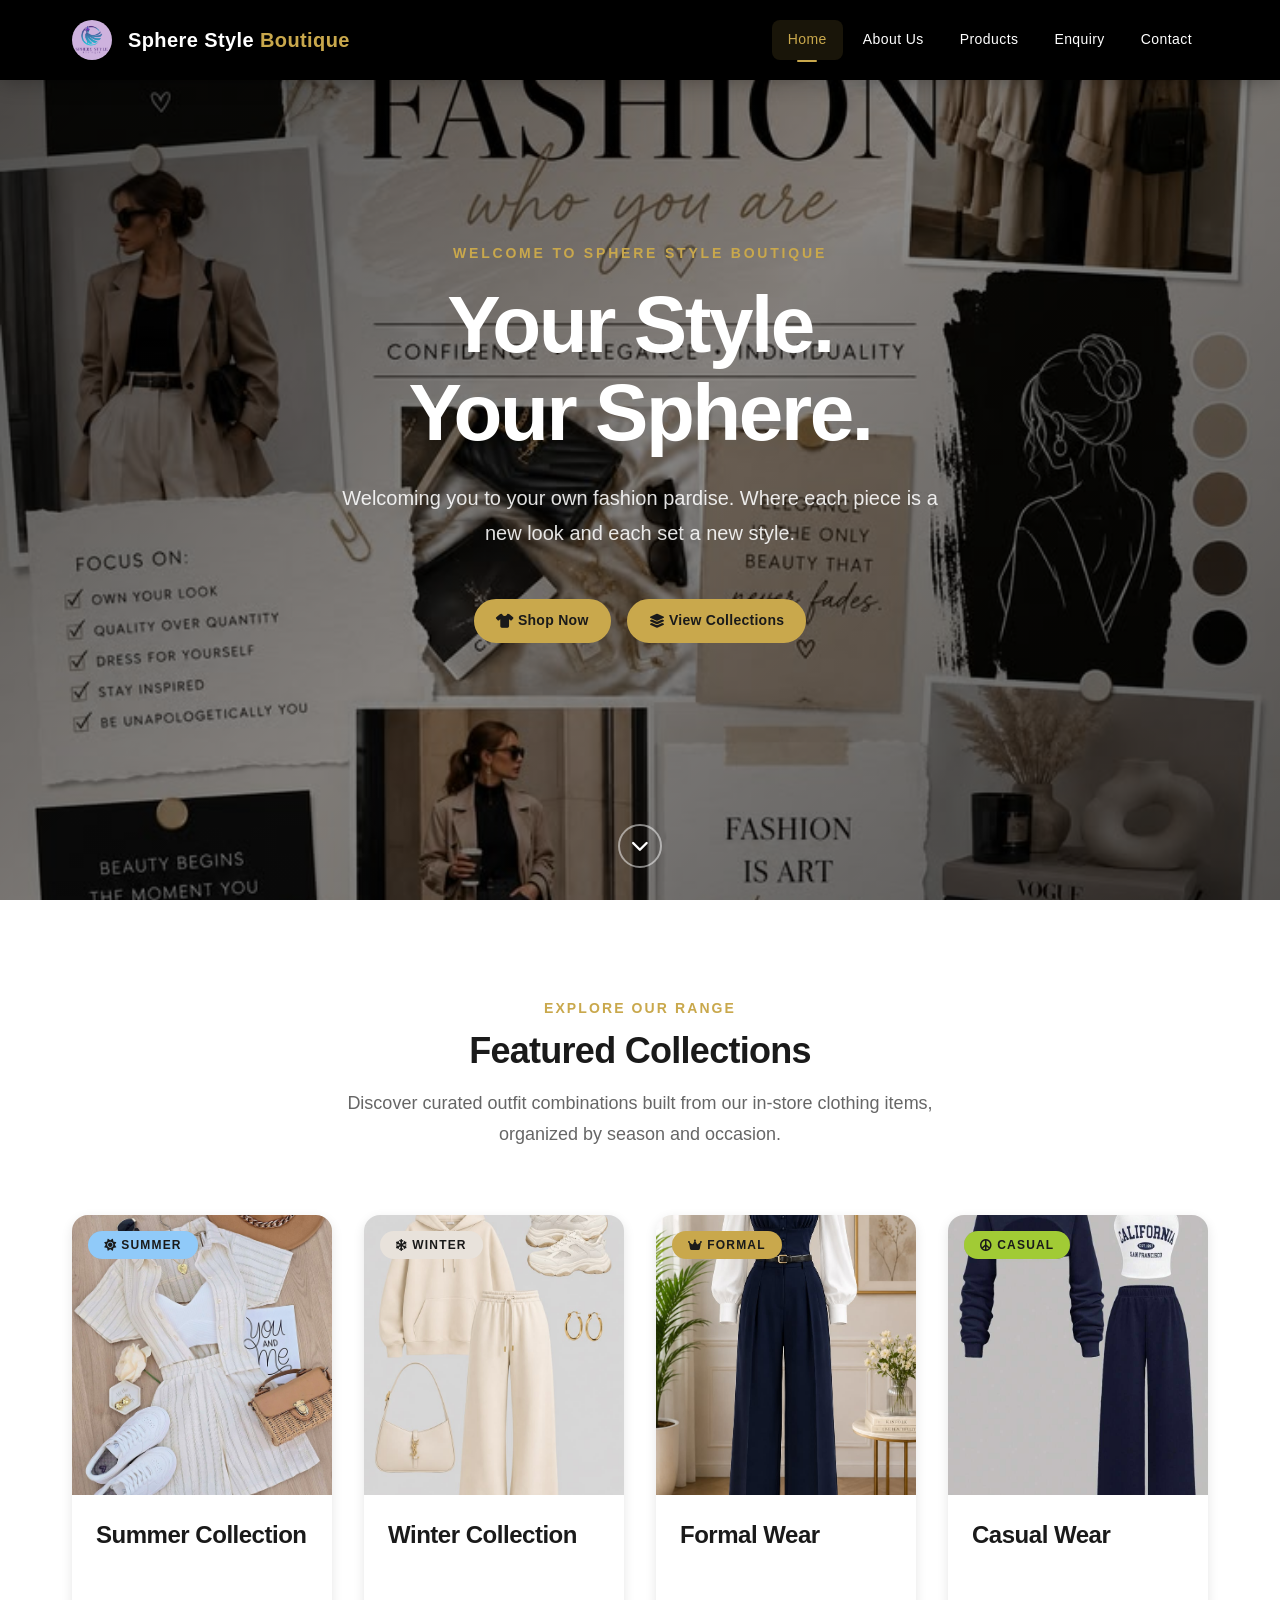
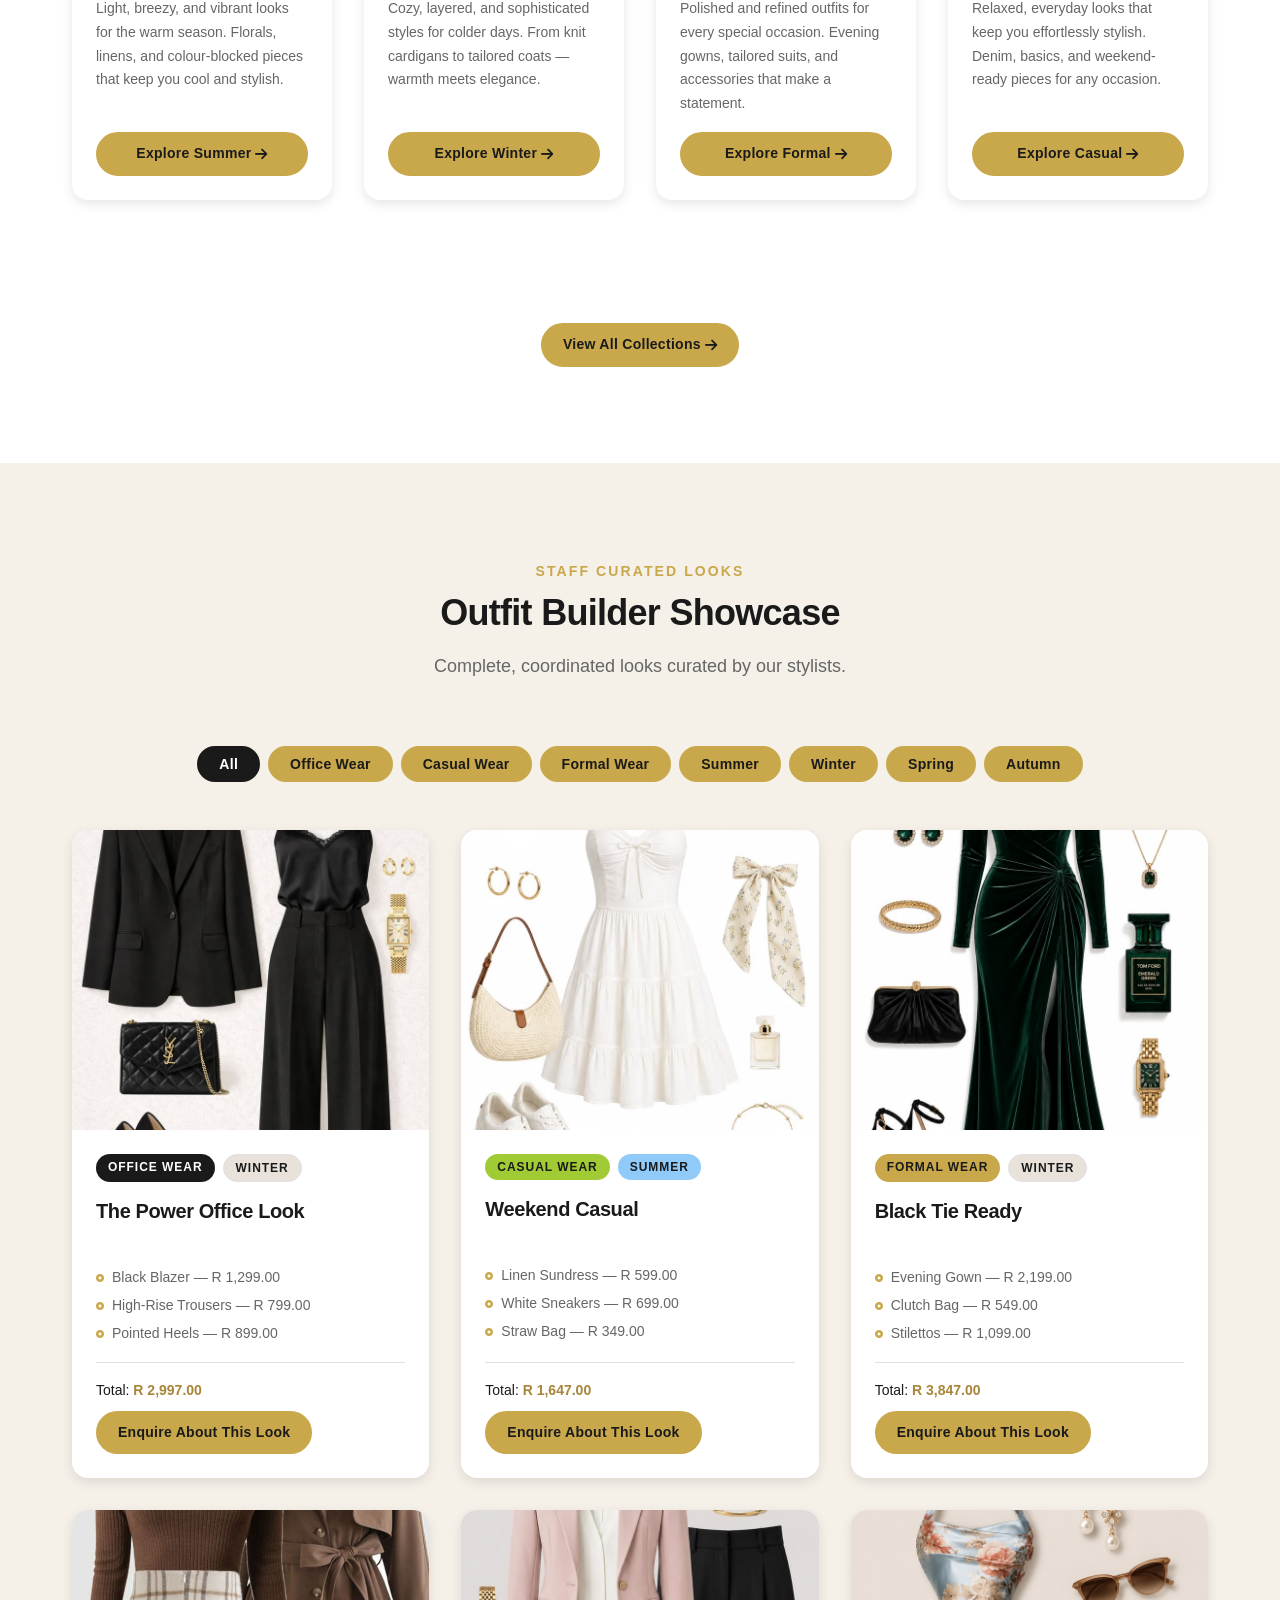
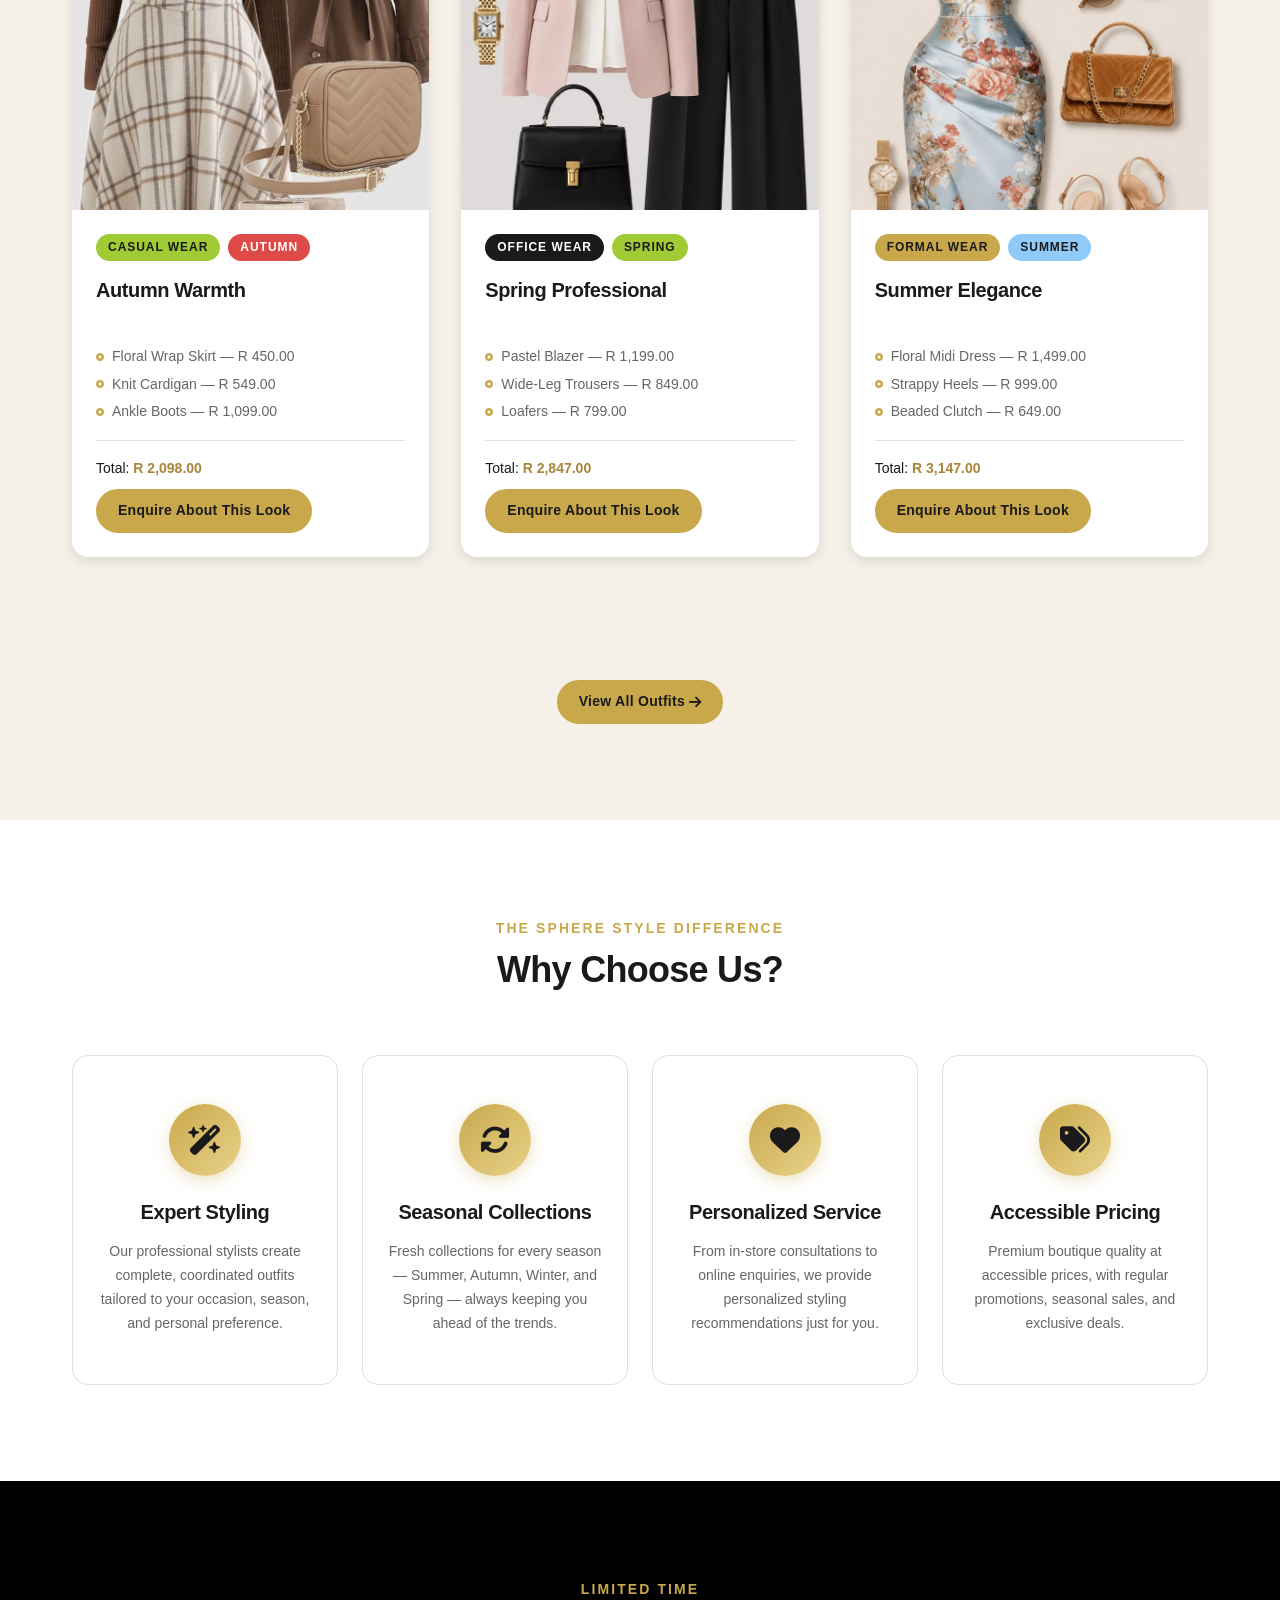
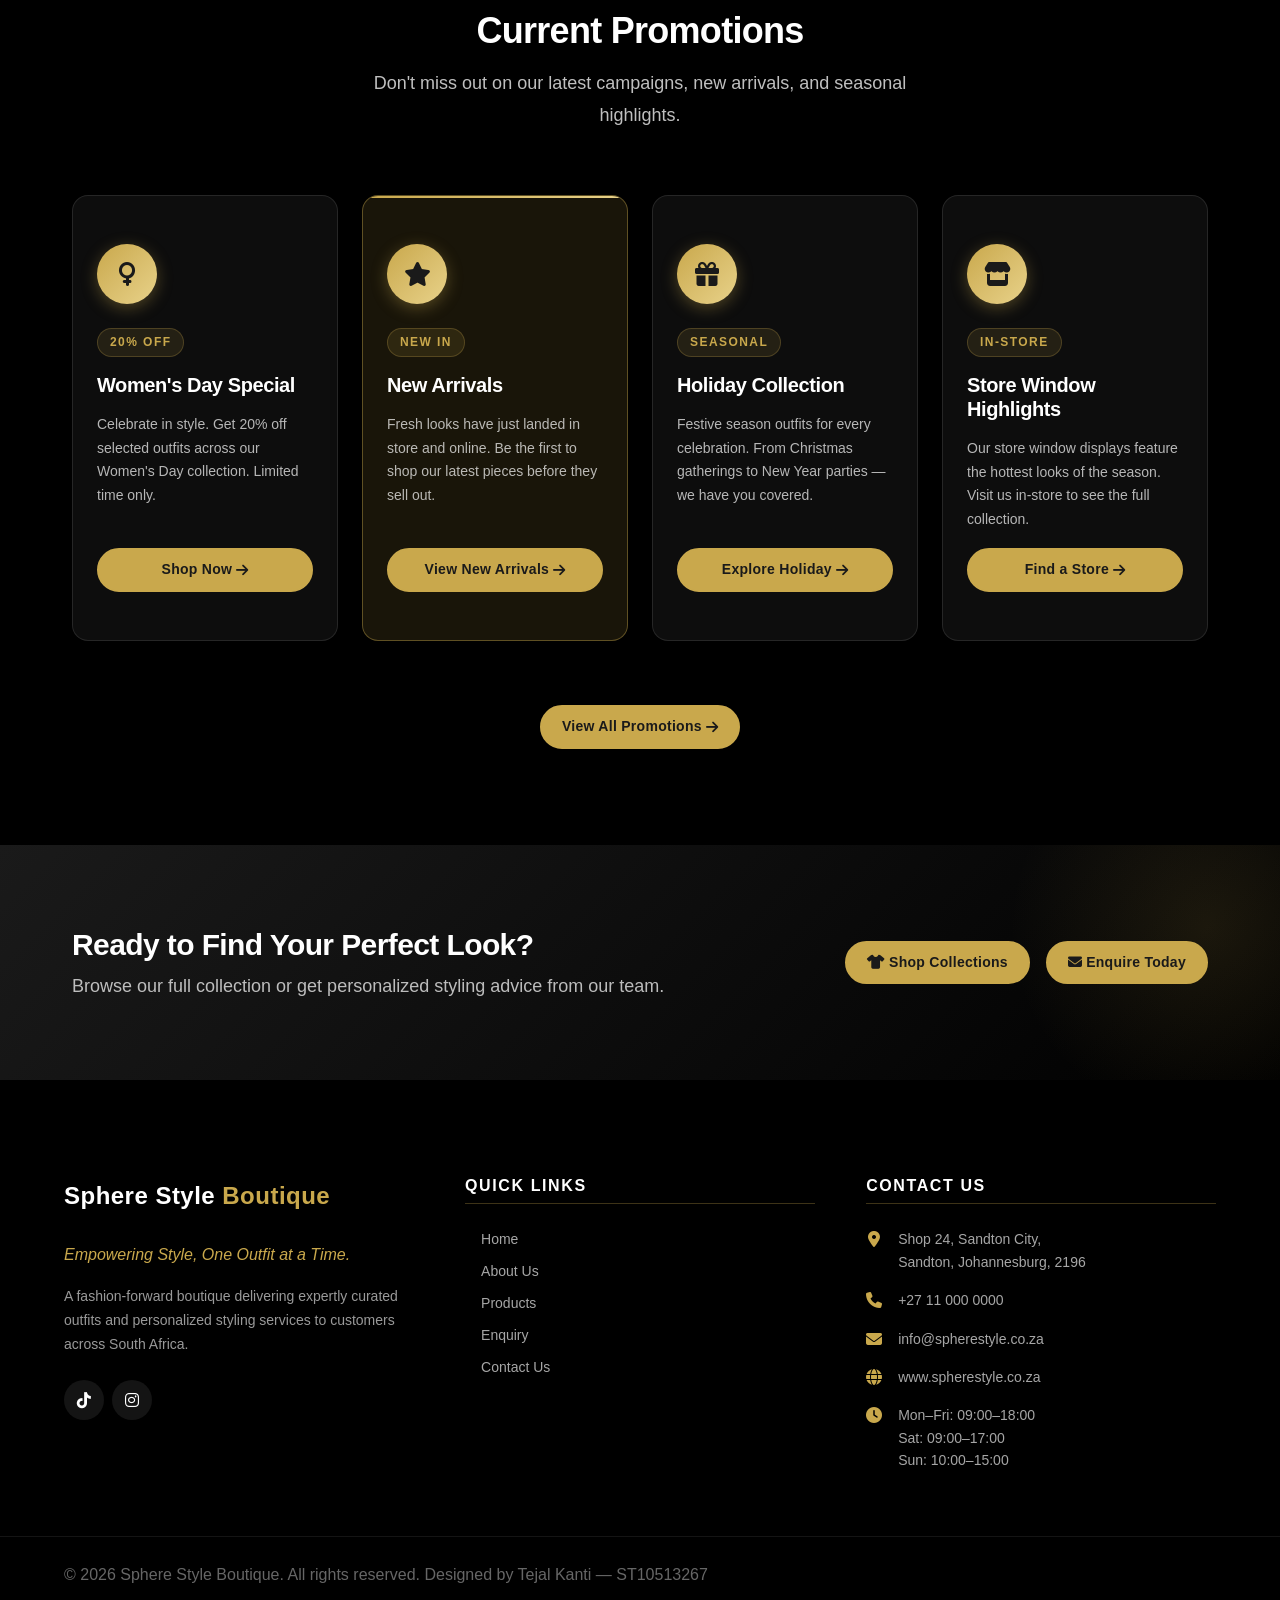
==== commit 2d4a8214: "html edited and updated" ====
--- a/webpages/index.html
+++ b/webpages/index.html
@@ -60,12 +60,10 @@
             Welcoming you to your own fashion pardise. Where each piece is a new look and each set a new style.
         </p>
         <div class="hero-buttons">
-            <a href="products.html" class="btn-primary">
+            <a href="products.html" class="btn btn-small">
                 <i class="fa-solid fa-shirt"></i> Shop Now
             </a>
-            <br>
-            <br>
-            <a href="products.html#collections" class="btn-secondary">
+            <a href="products.html#collections" class="btn btn-small">
                 <i class="fa-solid fa-layer-group"></i> View Collections
             </a>
         </div>
@@ -91,10 +89,8 @@
                 clothing items, organized by season and occasion.
             </p>
         </div>
-        <br>
         <!-- Collections Grid -->
         <div class="collections-grid">
-            <br>
             <!-- Collection Card 1 — Summer -->
             <article class="collection-card" data-season="summer">
                 <div class="collection-card-image-wrapper">
@@ -116,12 +112,11 @@
                         Light, breezy, and vibrant looks for the warm season. 
                         Florals, linens, and colour-blocked pieces that keep you cool and stylish.
                     </p>
-                    <a href="products.html#summer" class="btn-outline">
+                    <a href="products.html#summer" class="btn btn-small">
                         Explore Summer <i class="fa-solid fa-arrow-right"></i>
                     </a>
                 </div>
             </article>
-            <br>
             <!-- Collection Card 2 — Winter -->
             <article class="collection-card" data-season="winter">
                 <div class="collection-card-image-wrapper">
@@ -143,12 +138,11 @@
                         Cozy, layered, and sophisticated styles for colder days. 
                         From knit cardigans to tailored coats — warmth meets elegance.
                     </p>
-                    <a href="products.html#winter" class="btn-outline">
+                    <a href="products.html#winter" class="btn btn-small">
                         Explore Winter <i class="fa-solid fa-arrow-right"></i>
                     </a>
                 </div>
             </article>
-            <br>
             <!-- Collection Card 3 — Formal Wear -->
             <article class="collection-card" data-season="formal">
                 <div class="collection-card-image-wrapper">
@@ -170,12 +164,11 @@
                         Polished and refined outfits for every special occasion. 
                         Evening gowns, tailored suits, and accessories that make a statement.
                     </p>
-                    <a href="products.html#formal" class="btn-outline">
+                    <a href="products.html#formal" class="btn btn-small">
                         Explore Formal <i class="fa-solid fa-arrow-right"></i>
                     </a>
                 </div>
             </article>
-            <br>
             <!-- Collection Card 4 — Casual Wear -->
             <article class="collection-card" data-season="casual">
                 <div class="collection-card-image-wrapper">
@@ -197,7 +190,7 @@
                         Relaxed, everyday looks that keep you effortlessly stylish. 
                         Denim, basics, and weekend-ready pieces for any occasion.
                     </p>
-                    <a href="products.html#casual" class="btn-outline">
+                    <a href="products.html#casual" class="btn btn-small">
                         Explore Casual <i class="fa-solid fa-arrow-right"></i>
                     </a>
                 </div>
@@ -207,7 +200,7 @@
         <br>
         <!-- View All Button -->
         <div class="section-cta">
-            <a href="products.html" class="btn-primary">
+            <a href="products.html" class="btn btn-small">
                 View All Collections <i class="fa-solid fa-arrow-right"></i>
             </a>
         </div>
@@ -230,19 +223,17 @@
 
         <!-- Filter Buttons -->
         <div class="outfit-filter-bar" id="outfitFilterBar" role="tablist" aria-label="Filter outfits by category">
-            <button class="filter-btn active" data-filter="all" role="tab" aria-selected="true">All</button>
-            <button class="filter-btn" data-filter="office" role="tab" aria-selected="false">Office Wear</button>
-            <button class="filter-btn" data-filter="casual" role="tab" aria-selected="false">Casual Wear</button>
-            <button class="filter-btn" data-filter="formal" role="tab" aria-selected="false">Formal Wear</button>
-            <button class="filter-btn" data-filter="summer" role="tab" aria-selected="false">Summer</button>
-            <button class="filter-btn" data-filter="winter" role="tab" aria-selected="false">Winter</button>
-            <button class="filter-btn" data-filter="spring" role="tab" aria-selected="false">Spring</button>
-            <button class="filter-btn" data-filter="autumn" role="tab" aria-selected="false">Autumn</button>
-        </div>
-        <br>
+            <button type="button" class="btn btn-small filter-btn active" data-filter="all" role="tab" aria-selected="true">All</button>
+            <button type="button" class="btn btn-small filter-btn" data-filter="office" role="tab" aria-selected="false">Office Wear</button>
+            <button type="button" class="btn btn-small filter-btn" data-filter="casual" role="tab" aria-selected="false">Casual Wear</button>
+            <button type="button" class="btn btn-small filter-btn" data-filter="formal" role="tab" aria-selected="false">Formal Wear</button>
+            <button type="button" class="btn btn-small filter-btn" data-filter="summer" role="tab" aria-selected="false">Summer</button>
+            <button type="button" class="btn btn-small filter-btn" data-filter="winter" role="tab" aria-selected="false">Winter</button>
+            <button type="button" class="btn btn-small filter-btn" data-filter="spring" role="tab" aria-selected="false">Spring</button>
+            <button type="button" class="btn btn-small filter-btn" data-filter="autumn" role="tab" aria-selected="false">Autumn</button>
+        </div>
         <!-- Outfit Cards Grid -->
         <div class="outfit-grid" id="outfitGrid">
-            <br>
             <!-- Outfit Card 1 — Office Wear / Winter -->
             <article class="outfit-card" data-category="office" data-season="winter">
                 <div class="outfit-card-image-wrapper">
@@ -272,7 +263,6 @@
                     </div>
                 </div>
             </article>
-            <br>
             <!-- Outfit Card 2 — Casual Wear / Summer -->
             <article class="outfit-card" data-category="casual" data-season="summer">
                 <div class="outfit-card-image-wrapper">
@@ -302,7 +292,6 @@
                     </div>
                 </div>
             </article>
-            <br>
             <!-- Outfit Card 3 — Formal Wear / Winter -->
             <article class="outfit-card" data-category="formal" data-season="winter">
                 <div class="outfit-card-image-wrapper">
@@ -332,7 +321,6 @@
                     </div>
                 </div>
             </article>
-            <br>
             <!-- Outfit Card 4 — Casual / Autumn -->
             <article class="outfit-card" data-category="casual" data-season="autumn">
                 <div class="outfit-card-image-wrapper">
@@ -362,7 +350,6 @@
                     </div>
                 </div>
             </article>
-            <br>
             <!-- Outfit Card 5 — Office / Spring -->
             <article class="outfit-card" data-category="office" data-season="spring">
                 <div class="outfit-card-image-wrapper">
@@ -392,7 +379,6 @@
                     </div>
                 </div>
             </article>
-            <br>
             <!-- Outfit Card 6 — Formal / Summer -->
             <article class="outfit-card" data-category="formal" data-season="summer">
                 <div class="outfit-card-image-wrapper">
@@ -428,7 +414,7 @@
         <br>
         <!-- View All Outfits CTA -->
         <div class="section-cta">
-            <a href="products.html" class="btn-primary">
+            <a href="products.html" class="btn btn-small">
                 View All Outfits <i class="fa-solid fa-arrow-right"></i>
             </a>
         </div>
@@ -528,7 +514,7 @@
                         Celebrate in style. Get 20% off selected outfits 
                         across our Women's Day collection. Limited time only.
                     </p>
-                    <a href="products.html" class="btn-gold-outline">
+                    <a href="products.html" class="btn btn-small">
                         Shop Now <i class="fa-solid fa-arrow-right"></i>
                     </a>
                 </div>
@@ -546,7 +532,7 @@
                         Fresh looks have just landed in store and online. 
                         Be the first to shop our latest pieces before they sell out.
                     </p>
-                    <a href="products.html" class="btn-gold">
+                    <a href="products.html" class="btn btn-small">
                         View New Arrivals <i class="fa-solid fa-arrow-right"></i>
                     </a>
                 </div>
@@ -564,7 +550,7 @@
                         Festive season outfits for every celebration. 
                         From Christmas gatherings to New Year parties — we have you covered.
                     </p>
-                    <a href="products.html" class="btn-gold-outline">
+                    <a href="products.html" class="btn btn-small">
                         Explore Holiday <i class="fa-solid fa-arrow-right"></i>
                     </a>
                 </div>
@@ -582,7 +568,7 @@
                         Our store window displays feature the hottest looks 
                         of the season. Visit us in-store to see the full collection.
                     </p>
-                    <a href="contact.html" class="btn-gold-outline">
+                    <a href="contact.html" class="btn btn-small">
                         Find a Store <i class="fa-solid fa-arrow-right"></i>
                     </a>
                 </div>
@@ -592,7 +578,7 @@
 
         <!-- Promotions CTA -->
         <div class="section-cta">
-            <a href="products.html" class="btn-light">
+            <a href="products.html" class="btn btn-small">
                 View All Promotions <i class="fa-solid fa-arrow-right"></i>
             </a>
         </div>
@@ -610,10 +596,10 @@
             </p>
         </div>
         <div class="cta-strip-buttons">
-            <a href="products.html" class="btn-gold">
+            <a href="products.html" class="btn btn-small">
                 <i class="fa-solid fa-shirt"></i> Shop Collections
             </a>
-            <a href="enquiry.html" class="btn-white-outline">
+            <a href="enquiry.html" class="btn btn-small">
                 <i class="fa-solid fa-envelope"></i> Enquire Today
             </a>
         </div>
--- a/CSS/styles.css
+++ b/CSS/styles.css
@@ -597,7 +597,7 @@
     display: flex;
     align-items: center;
     justify-content: center;
-    background-image: url('../images/hero/hero-main.jpg');
+    background-image: url(/images/vision-board.png);
     background-size: cover;
     background-position: center center;
     background-repeat: no-repeat;
@@ -690,37 +690,6 @@
     animation: heroFadeIn 1s ease 0.8s forwards;
 }
 
-.hero-buttons .btn-primary {
-    background-color: var(--color-gold);
-    color: var(--color-dark);
-    border-color: var(--color-gold);
-    padding: 1rem 2.25rem;
-    font-size: var(--fs-md);
-}
-
-.hero-buttons .btn-primary:hover {
-    background-color: var(--color-white);
-    border-color: var(--color-white);
-    color: var(--color-dark);
-    transform: translateY(-3px);
-    box-shadow: 0 8px 25px rgba(201, 168, 76, 0.5);
-}
-
-.hero-buttons .btn-secondary {
-    background-color: transparent;
-    color: var(--color-white);
-    border: 2px solid rgba(255, 255, 255, 0.7);
-    padding: 1rem 2.25rem;
-    font-size: var(--fs-md);
-}
-
-.hero-buttons .btn-secondary:hover {
-    background-color: var(--color-white);
-    color: var(--color-dark);
-    border-color: var(--color-white);
-    transform: translateY(-3px);
-}
-
 /* Scroll down indicator */
 .hero-scroll-indicator {
     position: absolute;
@@ -756,6 +725,173 @@
     50%       { transform: translateX(-50%) translateY(-10px); }
 }
 
+/* 8.1  HERO SECTION (ALL OTHER WEB PAGES BESIDES HOMEPAGE)  */
+
+.page-hero {
+    position: relative;
+    min-height: 100vh;
+    display: flex;
+    align-items: center;
+    justify-content: center;
+    background-image: url(/images/vision-board.png);
+    background-size: cover;
+    background-position: center center;
+    background-repeat: no-repeat;
+    background-attachment: fixed;
+    overflow: hidden;
+    padding-top: var(--nav-height);
+}
+
+/* Dark overlay */
+.page-hero-overlay {
+    position: absolute;
+    inset: 0;
+    background: linear-gradient(
+        135deg,
+        rgba(0, 0, 0, 0.70) 0%,
+        rgba(0, 0, 0, 0.45) 50%,
+        rgba(0, 0, 0, 0.65) 100%
+    );
+    z-index: 1;
+}
+
+/* Hero content */
+.page-hero-content {
+    position: relative;
+    z-index: 2;
+    text-align: center;
+    max-width: 900px;
+    padding: var(--space-xl);
+    animation: heroFadeIn 1s ease forwards;
+}
+
+@keyframes heroFadeIn {
+    from {
+        opacity: 0;
+        transform: translateY(30px);
+    }
+    to {
+        opacity: 1;
+        transform: translateY(0);
+    }
+}
+
+/* Hero tagline (small label above H1) */
+.page-hero-tagline {
+    font-family: var(--font-primary);
+    font-size: var(--fs-sm);
+    font-weight: var(--fw-semibold);
+    color: var(--color-gold);
+    text-transform: uppercase;
+    letter-spacing: 0.2em;
+    margin-bottom: var(--space-md);
+    display: block;
+    opacity: 0;
+    animation: heroFadeIn 1s ease 0.2s forwards;
+}
+
+/* Hero H1 */
+.page-hero-heading {
+    font-family: var(--font-primary);
+    font-size: clamp(2.5rem, 7vw, 5rem);
+    font-weight: var(--fw-bold);
+    color: var(--color-white);
+    line-height: 1.1;
+    letter-spacing: -0.03em;
+    margin-bottom: var(--space-lg);
+    opacity: 0;
+    animation: heroFadeIn 1s ease 0.4s forwards;
+}
+
+/* Hero subtext */
+.page-hero-subtext {
+    font-family: var(--font-secondary);
+    font-size: var(--fs-lg);
+    font-weight: var(--fw-regular);
+    color: rgba(255, 255, 255, 0.88);
+    line-height: 1.75;
+    max-width: 600px;
+    margin: 0 auto var(--space-2xl);
+    opacity: 0;
+    animation: heroFadeIn 1s ease 0.6s forwards;
+}
+
+/* Hero button group */
+.page-hero-buttons {
+    display: flex;
+    gap: var(--space-md);
+    justify-content: center;
+    flex-wrap: wrap;
+    opacity: 0;
+    animation: heroFadeIn 1s ease 0.8s forwards;
+}
+
+.page-hero-buttons .btn-primary {
+    background-color: var(--color-gold);
+    color: var(--color-dark);
+    border-color: var(--color-gold);
+    padding: 1rem 2.25rem;
+    font-size: var(--fs-md);
+}
+
+.page-hero-buttons .btn-primary:hover {
+    background-color: var(--color-white);
+    border-color: var(--color-white);
+    color: var(--color-dark);
+    transform: translateY(-3px);
+    box-shadow: 0 8px 25px rgba(201, 168, 76, 0.5);
+}
+
+.page-hero-buttons .btn-secondary {
+    background-color: transparent;
+    color: var(--color-white);
+    border: 2px solid rgba(255, 255, 255, 0.7);
+    padding: 1rem 2.25rem;
+    font-size: var(--fs-md);
+}
+
+.page-hero-buttons .btn-secondary:hover {
+    background-color: var(--color-white);
+    color: var(--color-dark);
+    border-color: var(--color-white);
+    transform: translateY(-3px);
+}
+
+/* Scroll down indicator */
+.page-hero-scroll-indicator {
+    position: absolute;
+    bottom: var(--space-xl);
+    left: 50%;
+    transform: translateX(-50%);
+    z-index: 2;
+    animation: bounce 2s infinite;
+}
+
+.page-hero-scroll-indicator a {
+    display: flex;
+    align-items: center;
+    justify-content: center;
+    width: 44px;
+    height: 44px;
+    border: 2px solid rgba(255, 255, 255, 0.5);
+    border-radius: var(--radius-full);
+    color: var(--color-white);
+    font-size: var(--fs-md);
+    transition: var(--transition-base);
+    text-decoration: none;
+}
+
+.page-hero-scroll-indicator a:hover {
+    background-color: var(--color-gold);
+    border-color: var(--color-gold);
+    color: var(--color-dark);
+}
+
+@keyframes bounce {
+    0%, 100% { transform: translateX(-50%) translateY(0); }
+    50%       { transform: translateX(-50%) translateY(-10px); }
+}
+
 /* 9. ANNOUNCEMENT STRIP */
 
 .announcement-strip {
@@ -805,8 +941,9 @@
 /* Collections Grid — 4 columns */
 .collections-grid {
     display: grid;
-    grid-template-columns: repeat(4, 1fr);
-    gap: var(--space-lg);
+    grid-template-columns: repeat(4, minmax(0, 1fr));
+    align-items: stretch;
+    gap: var(--space-xl);
     margin-bottom: var(--space-xl);
 }
 
@@ -819,6 +956,8 @@
     transition: var(--transition-base);
     display: flex;
     flex-direction: column;
+    height: 100%;
+    min-width: 0;
 }
 
 .collection-card:hover {
@@ -907,6 +1046,7 @@
     font-weight: var(--fw-semibold);
     color: var(--color-dark);
     line-height: 1.3;
+    min-height: 2.6em;
 }
 
 .collection-card-text {
@@ -917,22 +1057,21 @@
     flex: 1;
 }
 
-/* Collection card button */
-.collection-card-body .btn-outline {
-    align-self: flex-start;
-    font-size: var(--fs-sm);
-    padding: 0.5rem 1.25rem;
-    border-radius: var(--radius-full);
-    border: 2px solid var(--color-dark);
-    color: var(--color-dark);
-    transition: var(--transition-base);
-}
-
-.collection-card-body .btn-outline:hover {
-    background-color: var(--color-gold);
-    border-color: var(--color-gold);
-    color: var(--color-dark);
-    transform: none;
+@media (max-width: 900px) {
+    .collections-grid {
+        grid-template-columns: repeat(2, minmax(0, 1fr));
+    }
+}
+
+@media (max-width: 600px) {
+    .collections-grid {
+        grid-template-columns: minmax(0, 1fr);
+        gap: var(--space-lg);
+    }
+
+    .collection-card-image-wrapper {
+        height: clamp(240px, 72vw, 360px);
+    }
 }
 
 /*  11. OUTFIT BUILDER SHOWCASE SECTION */
@@ -952,37 +1091,30 @@
 }
 
 .filter-btn {
-    font-family: var(--font-primary);
-    font-size: var(--fs-sm);
-    font-weight: var(--fw-medium);
-    color: var(--color-dark-grey);
-    background-color: var(--color-white);
-    border: 2px solid var(--color-border);
-    border-radius: var(--radius-full);
-    padding: 0.45rem 1.25rem;
-    cursor: pointer;
-    transition: var(--transition-fast);
     white-space: nowrap;
 }
 
 .filter-btn:hover {
-    border-color: var(--color-gold);
-    color: var(--color-gold);
-    background-color: rgba(201, 168, 76, 0.05);
+    background-color: var(--color-gold-dark);
+    border-color: var(--color-gold-dark);
+    color: var(--color-white);
+    transform: translateY(-2px);
+    box-shadow: var(--shadow-gold);
 }
 
 .filter-btn.active {
-    background-color: var(--color-gold);
-    border-color: var(--color-gold);
-    color: var(--color-dark);
+    background-color: var(--color-dark);
+    border-color: var(--color-dark);
+    color: var(--color-white);
     font-weight: var(--fw-bold);
 }
 
 /* ---- Outfit Grid ---- */
 .outfit-grid {
     display: grid;
-    grid-template-columns: repeat(3, 1fr);
-    gap: var(--space-lg);
+    grid-template-columns: repeat(3, minmax(0, 1fr));
+    align-items: stretch;
+    gap: var(--space-xl);
     margin-bottom: var(--space-xl);
 }
 
@@ -995,6 +1127,8 @@
     transition: var(--transition-base);
     display: flex;
     flex-direction: column;
+    height: 100%;
+    min-width: 0;
 }
 
 .outfit-card:hover {
@@ -1012,6 +1146,7 @@
     position: relative;
     overflow: hidden;
     height: 300px;
+    flex-shrink: 0;
 }
 
 .outfit-card-image {
@@ -1066,6 +1201,7 @@
     font-weight: var(--fw-semibold);
     color: var(--color-dark);
     line-height: 1.3;
+    min-height: 2.6em;
 }
 
 /* Outfit items list */
@@ -1101,6 +1237,23 @@
     padding-top: var(--space-md);
     border-top: 1px solid var(--color-border);
     margin-top: auto;
+}
+
+@media (max-width: 900px) {
+    .outfit-grid {
+        grid-template-columns: repeat(2, minmax(0, 1fr));
+    }
+}
+
+@media (max-width: 600px) {
+    .outfit-grid {
+        grid-template-columns: minmax(0, 1fr);
+        gap: var(--space-lg);
+    }
+
+    .outfit-card-image-wrapper {
+        height: clamp(240px, 72vw, 360px);
+    }
 }
 
 .outfit-total {
@@ -1504,12 +1657,13 @@
 }
 
 .footer-container {
-    max-width: var(--container-max);
+    width: 100%;
     margin: 0 auto;
-    padding: var(--container-padding);
+    padding: 0 clamp(1.5rem, 5vw, 5rem);
     display: grid;
-    grid-template-columns: 2fr 1fr 1fr 1.5fr;
-    gap: var(--space-3xl);
+    grid-template-columns: repeat(3, minmax(0, 1fr));
+    gap: clamp(var(--space-xl), 4vw, var(--space-4xl));
+    align-items: stretch;
     padding-bottom: var(--space-3xl);
     border-bottom: 1px solid rgba(255, 255, 255, 0.08);
 }
@@ -1585,6 +1739,13 @@
     display: flex;
     flex-direction: column;
     gap: var(--space-md);
+    min-width: 0;
+}
+
+.footer-col a,
+.footer-description,
+.footer-contact-list li {
+    overflow-wrap: anywhere;
 }
 
 .footer-col-heading {
@@ -1678,9 +1839,9 @@
 }
 
 .footer-bottom-container {
-    max-width: var(--container-max);
+    width: 100%;
     margin: 0 auto;
-    padding: var(--container-padding);
+    padding: 0 clamp(1.5rem, 5vw, 5rem);
     display: flex;
     align-items: center;
     justify-content: space-between;
@@ -1708,6 +1869,33 @@
 
 .footer-bottom-links span {
     color: rgba(255, 255, 255, 0.2);
+}
+
+@media (max-width: 800px) {
+    .footer-container {
+        grid-template-columns: repeat(2, minmax(0, 1fr));
+    }
+
+    .footer-brand {
+        grid-column: 1 / -1;
+    }
+}
+
+@media (max-width: 520px) {
+    .footer-container {
+        grid-template-columns: 1fr;
+        gap: var(--space-2xl);
+        padding: 0 var(--space-lg);
+        padding-bottom: var(--space-2xl);
+    }
+
+    .footer-brand {
+        grid-column: auto;
+    }
+
+    .footer-bottom-container {
+        padding: 0 var(--space-lg);
+    }
 }
 
 /* 17. BACK TO TOP BUTTON */
@@ -1793,3 +1981,2075 @@
 .fade-in-up:nth-child(4) { transition-delay: 0.3s; }
 .fade-in-up:nth-child(5) { transition-delay: 0.4s; }
 .fade-in-up:nth-child(6) { transition-delay: 0.5s; }
+
+/* About page cards */
+.our-story {
+    background-color: var(--color-beige);
+}
+
+.story-grid,
+.audience-grid,
+.services-grid,
+.team-grid,
+.timeline {
+    display: grid;
+    grid-template-columns: repeat(auto-fit, minmax(min(100%, 270px), 1fr));
+    gap: var(--space-xl);
+}
+
+.story-card {
+    grid-column: 1 / -1;
+    display: grid;
+    grid-template-columns: minmax(0, 1.4fr) minmax(260px, 0.8fr);
+    align-items: center;
+    gap: var(--space-2xl);
+}
+
+.about-card,
+.audience-card,
+.service-card,
+.team-card,
+.timeline-content {
+    padding: var(--space-xl);
+    background-color: var(--color-white);
+    border: 1px solid var(--color-border);
+    border-radius: var(--radius-xl);
+    box-shadow: var(--shadow-md);
+    transition: var(--transition-base);
+}
+
+.about-card:hover,
+.audience-card:hover,
+.service-card:hover,
+.team-card:hover,
+.timeline-content:hover {
+    transform: translateY(-4px);
+    box-shadow: var(--shadow-lg);
+}
+
+.story-card .section-label {
+    margin-bottom: var(--space-sm);
+}
+
+.story-card .section-title {
+    margin-bottom: var(--space-lg);
+}
+
+.story-paragraph + .story-paragraph {
+    margin-top: var(--space-md);
+}
+
+.about-image-wrapper {
+    height: 100%;
+    min-height: 280px;
+    overflow: hidden;
+    border-radius: var(--radius-lg);
+}
+
+.about-story-image {
+    width: 100%;
+    height: 100%;
+    min-height: 280px;
+    object-fit: cover;
+}
+
+.mv-card,
+.audience-card,
+.service-card {
+    display: flex;
+    flex-direction: column;
+    align-items: flex-start;
+}
+
+.mv-icon,
+.audience-card-icon,
+.service-card-icon {
+    display: flex;
+    align-items: center;
+    justify-content: center;
+    width: 52px;
+    height: 52px;
+    margin-bottom: var(--space-lg);
+    color: var(--color-dark);
+    background-color: var(--color-beige);
+    border-radius: var(--radius-full);
+    font-size: var(--fs-xl);
+}
+
+.mv-heading,
+.audience-card-title,
+.service-card-title,
+.team-card-name,
+.timeline-heading {
+    margin-bottom: var(--space-md);
+}
+
+.mv-paragraph,
+.audience-card-text,
+.service-card-text,
+.team-card-bio,
+.timeline-text {
+    margin-bottom: var(--space-md);
+}
+
+.values-list,
+.audience-card-list {
+    display: grid;
+    gap: var(--space-sm);
+    margin-top: var(--space-sm);
+}
+
+.values-list li,
+.audience-card-list li {
+    display: flex;
+    align-items: flex-start;
+    gap: var(--space-sm);
+    color: var(--color-mid-grey);
+}
+
+.values-list li i,
+.audience-card-list li i {
+    flex: 0 0 auto;
+    margin-top: 0.35em;
+    color: var(--color-gold-dark);
+}
+
+.who-we-serve,
+.meet-the-team {
+    background-color: var(--color-beige);
+}
+
+.audience-card-featured {
+    border-color: var(--color-gold);
+    box-shadow: var(--shadow-gold);
+}
+
+.service-card-number {
+    margin-bottom: var(--space-md);
+    color: var(--color-gold-dark);
+    font-family: var(--font-primary);
+    font-size: var(--fs-sm);
+    font-weight: var(--fw-bold);
+    letter-spacing: 0.12em;
+}
+
+.service-card-tags {
+    display: flex;
+    flex-wrap: wrap;
+    gap: var(--space-sm);
+    margin-top: auto;
+    padding-top: var(--space-md);
+}
+
+.service-card-tags span {
+    padding: var(--space-xs) var(--space-md);
+    color: var(--color-dark-grey);
+    background-color: var(--color-beige);
+    border-radius: var(--radius-full);
+    font-size: var(--fs-xs);
+}
+
+.team-card {
+    padding: 0;
+    overflow: hidden;
+}
+
+.team-card-image-wrapper {
+    height: 260px;
+    overflow: hidden;
+    background-color: var(--color-beige);
+}
+
+.team-card-image {
+    width: 100%;
+    height: 100%;
+    object-fit: cover;
+    object-position: center top;
+}
+
+.team-card-body {
+    padding: var(--space-xl);
+}
+
+.team-card-role {
+    margin-bottom: var(--space-md);
+    color: var(--color-gold-dark);
+    font-family: var(--font-primary);
+    font-weight: var(--fw-medium);
+}
+
+.timeline-item {
+    min-width: 0;
+}
+
+.timeline-content {
+    height: 100%;
+}
+
+.timeline-icon {
+    display: flex;
+    align-items: center;
+    justify-content: center;
+    width: 48px;
+    height: 48px;
+    margin-bottom: var(--space-lg);
+    color: var(--color-dark);
+    background-color: var(--color-gold);
+    border-radius: var(--radius-full);
+}
+
+.timeline-date {
+    margin-bottom: var(--space-md);
+    color: var(--color-gold-dark);
+    font-family: var(--font-primary);
+    font-weight: var(--fw-semibold);
+}
+
+@media (max-width: 700px) {
+    .story-card {
+        grid-template-columns: 1fr;
+        gap: var(--space-lg);
+    }
+
+    .story-card,
+    .about-card,
+    .audience-card,
+    .service-card,
+    .timeline-content {
+        padding: var(--space-lg);
+    }
+
+    .team-card {
+        padding: 0;
+    }
+}
+
+/* Enquiry form */
+.enquiry-intro-strip {
+    padding-bottom: 0;
+}
+
+.enquiry-intro-grid {
+    display: grid;
+    grid-template-columns: repeat(auto-fit, minmax(min(100%, 220px), 1fr));
+    gap: var(--space-lg);
+}
+
+.enquiry-intro-card,
+.enquiry-form-col,
+.enquiry-sidebar-card {
+    background-color: var(--color-white);
+    border: 1px solid var(--color-border);
+    border-radius: var(--radius-xl);
+    box-shadow: var(--shadow-md);
+}
+
+.enquiry-intro-card {
+    display: flex;
+    align-items: flex-start;
+    gap: var(--space-md);
+    padding: var(--space-lg);
+}
+
+.enquiry-intro-icon,
+.enquiry-sidebar-card-header > i {
+    display: flex;
+    align-items: center;
+    justify-content: center;
+    flex: 0 0 44px;
+    width: 44px;
+    height: 44px;
+    color: var(--color-dark);
+    background-color: var(--color-beige);
+    border-radius: var(--radius-full);
+}
+
+.enquiry-intro-card h3 {
+    margin-bottom: var(--space-xs);
+    font-size: var(--fs-base);
+}
+
+.enquiry-intro-card p {
+    font-size: var(--fs-sm);
+}
+
+.enquiry-form-section {
+    background-color: var(--color-beige);
+}
+
+.enquiry-layout {
+    display: grid;
+    grid-template-columns: minmax(0, 1.65fr) minmax(280px, 0.85fr);
+    align-items: start;
+    gap: var(--space-2xl);
+}
+
+.enquiry-form-col {
+    min-width: 0;
+    padding: clamp(var(--space-lg), 4vw, var(--space-2xl));
+}
+
+.form-section-header {
+    margin-bottom: var(--space-xl);
+}
+
+.form-section-header .section-title {
+    margin-bottom: var(--space-sm);
+}
+
+.form-section-header .section-subtitle {
+    max-width: none;
+    margin: 0;
+    text-align: left;
+}
+
+.enquiry-form {
+    display: grid;
+    gap: var(--space-lg);
+}
+
+.form-fieldset {
+    min-width: 0;
+    padding: var(--space-xl);
+    border: 1px solid var(--color-border);
+    border-radius: var(--radius-lg);
+}
+
+.form-legend {
+    padding: 0 var(--space-sm);
+    color: var(--color-dark);
+    font-family: var(--font-primary);
+    font-size: var(--fs-lg);
+    font-weight: var(--fw-semibold);
+}
+
+.form-legend i {
+    margin-right: var(--space-xs);
+    color: var(--color-gold-dark);
+}
+
+.form-legend-optional,
+.form-label-optional {
+    color: var(--color-light-grey);
+    font-family: var(--font-secondary);
+    font-size: var(--fs-xs);
+    font-weight: var(--fw-regular);
+}
+
+.form-row {
+    display: grid;
+    grid-template-columns: repeat(2, minmax(0, 1fr));
+    gap: var(--space-lg);
+    margin-top: var(--space-lg);
+}
+
+.form-row-single {
+    grid-template-columns: minmax(0, 1fr);
+}
+
+.form-group {
+    min-width: 0;
+}
+
+.form-label {
+    display: block;
+    margin-bottom: var(--space-xs);
+    color: var(--color-dark-grey);
+    font-family: var(--font-primary);
+    font-size: var(--fs-sm);
+    font-weight: var(--fw-medium);
+}
+
+.required-star {
+    color: var(--color-error);
+}
+
+.form-input-wrapper,
+.form-textarea-wrapper {
+    position: relative;
+}
+
+.form-input-icon {
+    position: absolute;
+    top: 50%;
+    left: var(--space-md);
+    color: var(--color-light-grey);
+    pointer-events: none;
+    transform: translateY(-50%);
+}
+
+.form-input,
+.form-select,
+.form-textarea {
+    display: block;
+    width: 100%;
+    min-height: 48px;
+    padding: 0.7rem var(--space-md);
+    color: var(--color-dark);
+    background-color: var(--color-white);
+    border: 1px solid var(--color-border);
+    border-radius: var(--radius-md);
+    font: inherit;
+    transition: border-color 0.2s ease, box-shadow 0.2s ease;
+}
+
+.form-input,
+.form-select {
+    padding-left: 2.75rem;
+}
+
+.form-select {
+    appearance: none;
+    background-image: url("data:image/svg+xml,%3Csvg xmlns='http://www.w3.org/2000/svg' width='12' height='8' viewBox='0 0 12 8'%3E%3Cpath fill='%23666666' d='m1.4 0 4.6 4.6L10.6 0 12 1.4l-6 6-6-6z'/%3E%3C/svg%3E");
+    background-repeat: no-repeat;
+    background-position: right var(--space-md) center;
+    padding-right: 2.5rem;
+}
+
+.form-textarea {
+    min-height: 150px;
+    padding: var(--space-md);
+    resize: vertical;
+}
+
+.form-input:focus,
+.form-select:focus,
+.form-textarea:focus {
+    border-color: var(--color-gold-dark);
+    outline: none;
+    box-shadow: 0 0 0 3px rgba(201, 168, 76, 0.18);
+}
+
+.form-input[aria-invalid="true"],
+.form-select[aria-invalid="true"],
+.form-textarea[aria-invalid="true"],
+.form-checkbox[aria-invalid="true"] {
+    border-color: var(--color-error);
+}
+
+.form-hint,
+.form-error-msg {
+    display: block;
+    margin-top: var(--space-xs);
+    font-size: var(--fs-xs);
+    line-height: 1.5;
+}
+
+.form-hint {
+    color: var(--color-mid-grey);
+}
+
+.form-error-msg {
+    color: var(--color-error);
+}
+
+.form-textarea-footer {
+    display: flex;
+    justify-content: space-between;
+    gap: var(--space-sm);
+}
+
+.form-char-count {
+    margin-top: var(--space-xs);
+    color: var(--color-light-grey);
+    font-size: var(--fs-xs);
+    white-space: nowrap;
+}
+
+.form-checkbox-group {
+    margin-bottom: var(--space-lg);
+}
+
+.form-checkbox-label {
+    display: flex;
+    align-items: flex-start;
+    gap: var(--space-sm);
+    cursor: pointer;
+}
+
+.form-checkbox {
+    flex: 0 0 auto;
+    width: 18px;
+    height: 18px;
+    margin-top: 0.25em;
+    accent-color: var(--color-gold-dark);
+}
+
+.form-checkbox-text {
+    color: var(--color-mid-grey);
+    font-size: var(--fs-sm);
+    line-height: 1.6;
+}
+
+.form-link {
+    color: var(--color-gold-dark);
+    text-decoration: underline;
+    text-underline-offset: 2px;
+}
+
+.form-submit-row {
+    display: flex;
+    flex-wrap: wrap;
+    gap: var(--space-md);
+}
+
+.btn-submit,
+.btn-reset {
+    min-height: 48px;
+    padding: 0.7rem 1.4rem;
+    border-radius: var(--radius-full);
+    font-weight: var(--fw-semibold);
+}
+
+.btn-submit {
+    color: var(--color-dark);
+    background-color: var(--color-gold);
+}
+
+.btn-submit:hover {
+    background-color: var(--color-gold-dark);
+    color: var(--color-white);
+}
+
+.btn-reset {
+    color: var(--color-dark-grey);
+    border: 1px solid var(--color-border);
+}
+
+.btn-reset:hover {
+    background-color: var(--color-beige);
+}
+
+.form-privacy-note {
+    margin-top: var(--space-lg);
+    font-size: var(--fs-xs);
+}
+
+.form-privacy-note i {
+    margin-right: var(--space-xs);
+    color: var(--color-gold-dark);
+}
+
+.form-success-message,
+.form-error-summary {
+    margin-bottom: var(--space-lg);
+    padding: var(--space-lg);
+    border-radius: var(--radius-md);
+}
+
+.form-success-message {
+    background-color: var(--color-success-bg);
+    border: 1px solid var(--color-success);
+}
+
+.form-error-summary {
+    background-color: var(--color-error-bg);
+    border: 1px solid var(--color-error);
+}
+
+.form-success-content,
+.form-error-summary-content {
+    display: flex;
+    align-items: flex-start;
+    gap: var(--space-md);
+}
+
+.form-success-content > i {
+    color: var(--color-success);
+    font-size: var(--fs-xl);
+}
+
+.form-error-summary-content > i {
+    color: var(--color-error);
+    font-size: var(--fs-xl);
+}
+
+.form-success-text h3,
+.form-error-summary h3 {
+    margin-bottom: var(--space-xs);
+    font-size: var(--fs-base);
+}
+
+.form-error-summary ul {
+    display: grid;
+    gap: var(--space-xs);
+    margin-top: var(--space-sm);
+    padding-left: var(--space-lg);
+    list-style: disc;
+    color: var(--color-error);
+    font-size: var(--fs-sm);
+}
+
+.enquiry-sidebar-col {
+    display: grid;
+    gap: var(--space-lg);
+    min-width: 0;
+}
+
+.enquiry-sidebar-card {
+    padding: var(--space-lg);
+}
+
+.enquiry-sidebar-card-header {
+    display: flex;
+    align-items: center;
+    gap: var(--space-md);
+    margin-bottom: var(--space-lg);
+}
+
+.enquiry-sidebar-card-header > i {
+    flex-shrink: 0;
+    color: var(--color-gold-dark);
+}
+
+.enquiry-sidebar-card-header h3 {
+    font-size: var(--fs-base);
+}
+
+.enquiry-contact-list,
+.enquiry-steps-list {
+    display: grid;
+    gap: var(--space-lg);
+}
+
+.enquiry-contact-list li {
+    display: flex;
+    align-items: flex-start;
+    gap: var(--space-md);
+    color: var(--color-mid-grey);
+    font-size: var(--fs-sm);
+    overflow-wrap: anywhere;
+}
+
+.enquiry-contact-list li > i {
+    width: 18px;
+    margin-top: 0.2em;
+    color: var(--color-gold-dark);
+    text-align: center;
+}
+
+.enquiry-contact-label,
+.enquiry-contact-value {
+    display: block;
+}
+
+.enquiry-contact-label {
+    color: var(--color-dark);
+    font-weight: var(--fw-semibold);
+}
+
+.enquiry-contact-value {
+    color: var(--color-mid-grey);
+}
+
+.enquiry-store-item h4 {
+    margin-bottom: var(--space-sm);
+    font-size: var(--fs-base);
+}
+
+.enquiry-store-item h4 i {
+    color: var(--color-gold-dark);
+}
+
+.btn-text-link {
+    display: inline-flex;
+    align-items: center;
+    gap: var(--space-sm);
+    margin-top: var(--space-md);
+    color: var(--color-gold-dark);
+    font-weight: var(--fw-semibold);
+}
+
+.enquiry-steps-list li {
+    display: flex;
+    align-items: flex-start;
+    gap: var(--space-md);
+}
+
+.enquiry-step-number {
+    display: flex;
+    align-items: center;
+    justify-content: center;
+    flex: 0 0 30px;
+    width: 30px;
+    height: 30px;
+    color: var(--color-dark);
+    background-color: var(--color-beige);
+    border-radius: var(--radius-full);
+    font-weight: var(--fw-semibold);
+}
+
+.enquiry-step-text strong {
+    display: block;
+    margin-bottom: var(--space-xs);
+    font-size: var(--fs-sm);
+}
+
+.enquiry-step-text p,
+.enquiry-social-text {
+    font-size: var(--fs-sm);
+}
+
+.enquiry-social-icons {
+    display: flex;
+    flex-wrap: wrap;
+    gap: var(--space-sm);
+    margin-top: var(--space-md);
+}
+
+.enquiry-social-btn {
+    display: inline-flex;
+    align-items: center;
+    gap: var(--space-sm);
+    padding: var(--space-sm) var(--space-md);
+    color: var(--color-dark-grey);
+    background-color: var(--color-beige);
+    border-radius: var(--radius-full);
+    font-size: var(--fs-sm);
+}
+
+.enquiry-social-btn:hover {
+    color: var(--color-dark);
+    background-color: var(--color-gold-light);
+}
+
+@media (max-width: 900px) {
+    .enquiry-layout {
+        grid-template-columns: 1fr;
+    }
+
+    .enquiry-sidebar-col {
+        grid-template-columns: repeat(2, minmax(0, 1fr));
+    }
+}
+
+@media (max-width: 600px) {
+    .enquiry-sidebar-col {
+        grid-template-columns: 1fr;
+    }
+
+    .form-fieldset {
+        padding: var(--space-md);
+    }
+
+    .form-row {
+        grid-template-columns: 1fr;
+        gap: var(--space-md);
+    }
+
+    .form-submit-row {
+        flex-direction: column;
+    }
+
+    .btn-submit,
+    .btn-reset {
+        width: 100%;
+    }
+}
+
+/* Contact message form */
+.contact-form-section {
+    background-color: var(--color-beige);
+}
+
+.contact-layout {
+    display: grid;
+    grid-template-columns: minmax(0, 1.65fr) minmax(280px, 0.85fr);
+    align-items: start;
+    gap: var(--space-2xl);
+}
+
+.contact-form-col,
+.contact-sidebar-card {
+    min-width: 0;
+    padding: clamp(var(--space-lg), 4vw, var(--space-2xl));
+    background-color: var(--color-white);
+    border: 1px solid var(--color-border);
+    border-radius: var(--radius-xl);
+    box-shadow: var(--shadow-md);
+}
+
+.contact-form {
+    display: grid;
+    gap: var(--space-lg);
+}
+
+.contact-form .form-row:first-child {
+    margin-top: 0;
+}
+
+.contact-sidebar-col {
+    display: grid;
+    gap: var(--space-lg);
+    min-width: 0;
+}
+
+.contact-sidebar-card {
+    padding: var(--space-lg);
+}
+
+.contact-sidebar-card-header {
+    display: flex;
+    align-items: center;
+    gap: var(--space-md);
+    margin-bottom: var(--space-lg);
+}
+
+.contact-sidebar-card-header > i {
+    display: flex;
+    align-items: center;
+    justify-content: center;
+    flex: 0 0 44px;
+    width: 44px;
+    height: 44px;
+    color: var(--color-gold-dark);
+    background-color: var(--color-beige);
+    border-radius: var(--radius-full);
+}
+
+.contact-sidebar-card-header h3 {
+    font-size: var(--fs-base);
+}
+
+.contact-sidebar-list {
+    display: grid;
+    gap: var(--space-lg);
+}
+
+.contact-sidebar-list li {
+    display: flex;
+    align-items: flex-start;
+    gap: var(--space-md);
+    min-width: 0;
+}
+
+.contact-sidebar-icon {
+    display: flex;
+    align-items: center;
+    justify-content: center;
+    flex: 0 0 36px;
+    width: 36px;
+    height: 36px;
+    color: var(--color-gold-dark);
+    background-color: var(--color-beige);
+    border-radius: var(--radius-full);
+}
+
+.contact-sidebar-info {
+    min-width: 0;
+    overflow-wrap: anywhere;
+}
+
+.contact-sidebar-label,
+.contact-sidebar-value {
+    display: block;
+}
+
+.contact-sidebar-label {
+    color: var(--color-dark);
+    font-size: var(--fs-sm);
+    font-weight: var(--fw-semibold);
+}
+
+.contact-sidebar-value {
+    color: var(--color-mid-grey);
+    font-size: var(--fs-sm);
+}
+
+.contact-hours-table {
+    display: grid;
+}
+
+.contact-hours-row {
+    display: flex;
+    justify-content: space-between;
+    gap: var(--space-md);
+    padding: var(--space-sm) 0;
+    border-bottom: 1px solid var(--color-border);
+    color: var(--color-mid-grey);
+    font-size: var(--fs-sm);
+}
+
+.contact-hours-row-highlight {
+    color: var(--color-dark);
+    font-weight: var(--fw-semibold);
+}
+
+.contact-hours-note {
+    margin-top: var(--space-md);
+    font-size: var(--fs-xs);
+}
+
+.contact-hours-note i {
+    color: var(--color-gold-dark);
+}
+
+.contact-social-text {
+    font-size: var(--fs-sm);
+}
+
+.contact-social-grid {
+    display: grid;
+    gap: var(--space-sm);
+    margin-top: var(--space-md);
+}
+
+.contact-social-btn {
+    display: flex;
+    align-items: center;
+    gap: var(--space-sm);
+    min-width: 0;
+    padding: var(--space-sm) var(--space-md);
+    color: var(--color-dark-grey);
+    background-color: var(--color-beige);
+    border-radius: var(--radius-md);
+    overflow-wrap: anywhere;
+}
+
+.contact-social-btn:hover {
+    color: var(--color-dark);
+    background-color: var(--color-gold-light);
+}
+
+.contact-helpful-links {
+    display: grid;
+    gap: var(--space-md);
+}
+
+.contact-helpful-links a {
+    display: flex;
+    align-items: flex-start;
+    gap: var(--space-sm);
+    color: var(--color-mid-grey);
+    font-size: var(--fs-sm);
+}
+
+.contact-helpful-links a i {
+    margin-top: 0.35em;
+    color: var(--color-gold-dark);
+}
+
+@media (max-width: 900px) {
+    .contact-layout {
+        grid-template-columns: 1fr;
+    }
+
+    .contact-sidebar-col {
+        grid-template-columns: repeat(2, minmax(0, 1fr));
+    }
+}
+
+@media (max-width: 600px) {
+    .contact-sidebar-col {
+        grid-template-columns: 1fr;
+    }
+
+    .contact-form-col {
+        padding: var(--space-lg);
+    }
+}
+
+/* Contact page information cards above the message form */
+.quick-contact-strip,
+.maps-section {
+    background-color: var(--color-beige);
+}
+
+.quick-contact-grid {
+    display: grid;
+    grid-template-columns: repeat(4, minmax(0, 1fr));
+    gap: var(--space-lg);
+}
+
+.quick-contact-card {
+    display: flex;
+    align-items: center;
+    gap: var(--space-md);
+    min-width: 0;
+    min-height: 112px;
+    padding: var(--space-lg);
+    color: var(--color-dark);
+    background-color: var(--color-white);
+    border: 1px solid var(--color-border);
+    border-radius: var(--radius-xl);
+    box-shadow: var(--shadow-md);
+    transition: var(--transition-base);
+}
+
+.quick-contact-card:hover {
+    color: var(--color-dark);
+    border-color: var(--color-gold);
+    box-shadow: var(--shadow-lg);
+    transform: translateY(-4px);
+}
+
+.quick-contact-card-static {
+    cursor: default;
+}
+
+.quick-contact-card-static:hover {
+    border-color: var(--color-border);
+    box-shadow: var(--shadow-md);
+    transform: none;
+}
+
+.quick-contact-icon,
+.store-detail-icon {
+    display: flex;
+    align-items: center;
+    justify-content: center;
+    flex: 0 0 44px;
+    width: 44px;
+    height: 44px;
+    color: var(--color-gold-dark);
+    background-color: var(--color-beige);
+    border-radius: var(--radius-full);
+}
+
+.quick-contact-icon {
+    font-size: var(--fs-lg);
+}
+
+.quick-contact-text,
+.store-detail-text {
+    min-width: 0;
+}
+
+.quick-contact-label,
+.quick-contact-value,
+.store-detail-label,
+.store-detail-value {
+    display: block;
+}
+
+.quick-contact-label,
+.store-detail-label {
+    margin-bottom: var(--space-xs);
+    color: var(--color-dark);
+    font-family: var(--font-primary);
+    font-size: var(--fs-sm);
+    font-weight: var(--fw-semibold);
+}
+
+.quick-contact-value,
+.store-detail-value {
+    color: var(--color-mid-grey);
+    font-size: var(--fs-sm);
+    overflow-wrap: anywhere;
+}
+
+.store-locations {
+    background-color: var(--color-white);
+}
+
+.store-locations-grid {
+    display: grid;
+    grid-template-columns: minmax(0, 1fr);
+    gap: var(--space-xl);
+}
+
+.store-card {
+    overflow: hidden;
+    background-color: var(--color-white);
+    border: 1px solid var(--color-border);
+    border-radius: var(--radius-xl);
+    box-shadow: var(--shadow-lg);
+}
+
+.store-card-header {
+    display: flex;
+    align-items: center;
+    gap: var(--space-md);
+    padding: var(--space-xl);
+    background: linear-gradient(135deg, var(--color-beige), var(--color-white));
+    border-bottom: 1px solid var(--color-border);
+}
+
+.store-card-header-icon {
+    display: flex;
+    align-items: center;
+    justify-content: center;
+    flex: 0 0 52px;
+    width: 52px;
+    height: 52px;
+    color: var(--color-dark);
+    background-color: var(--color-gold);
+    border-radius: var(--radius-full);
+    font-size: var(--fs-xl);
+}
+
+.store-card-header-text {
+    min-width: 0;
+}
+
+.store-card-name {
+    font-size: var(--fs-xl);
+}
+
+.store-card-tagline {
+    font-size: var(--fs-sm);
+}
+
+.store-card-status {
+    margin-left: auto;
+    padding: var(--space-xs) var(--space-md);
+    color: var(--color-success);
+    background-color: var(--color-success-bg);
+    border-radius: var(--radius-full);
+    font-size: var(--fs-xs);
+    font-weight: var(--fw-semibold);
+    white-space: nowrap;
+}
+
+.store-card-status i {
+    margin-right: var(--space-xs);
+    font-size: 0.55rem;
+}
+
+.store-card-body {
+    display: grid;
+    gap: var(--space-xl);
+    padding: var(--space-xl);
+}
+
+.store-details-list {
+    display: grid;
+    grid-template-columns: repeat(2, minmax(0, 1fr));
+    gap: var(--space-md);
+}
+
+.store-detail-item {
+    display: flex;
+    align-items: flex-start;
+    gap: var(--space-md);
+    min-width: 0;
+    padding: var(--space-lg);
+    background-color: var(--color-beige);
+    border: 1px solid var(--color-border);
+    border-radius: var(--radius-lg);
+}
+
+.store-detail-icon {
+    flex-basis: 40px;
+    width: 40px;
+    height: 40px;
+}
+
+.store-detail-text {
+    flex: 1;
+}
+
+.store-detail-link {
+    color: var(--color-gold-dark);
+    text-decoration: underline;
+    text-underline-offset: 2px;
+}
+
+.store-hours-table {
+    display: grid;
+    gap: var(--space-xs);
+}
+
+.store-hours-row {
+    display: flex;
+    justify-content: space-between;
+    gap: var(--space-md);
+    color: var(--color-mid-grey);
+    font-size: var(--fs-xs);
+}
+
+.store-hours-closed {
+    color: var(--color-dark);
+    font-weight: var(--fw-semibold);
+}
+
+.store-amenities {
+    display: flex;
+    flex-wrap: wrap;
+    gap: var(--space-sm);
+}
+
+.store-amenity-tag {
+    display: inline-flex;
+    align-items: center;
+    gap: var(--space-xs);
+    padding: var(--space-xs) var(--space-md);
+    color: var(--color-dark-grey);
+    background-color: var(--color-white);
+    border: 1px solid var(--color-border);
+    border-radius: var(--radius-full);
+    font-size: var(--fs-xs);
+}
+
+.store-amenity-tag i {
+    color: var(--color-gold-dark);
+}
+
+.store-card-actions,
+.map-actions {
+    display: flex;
+    flex-wrap: wrap;
+    gap: var(--space-md);
+}
+
+.store-card-actions .btn,
+.map-actions .btn {
+    white-space: normal;
+}
+
+.maps-grid {
+    display: grid;
+    grid-template-columns: minmax(0, 1fr);
+    gap: var(--space-xl);
+    max-width: 900px;
+    margin: 0 auto;
+}
+
+.map-wrapper {
+    overflow: hidden;
+    background-color: var(--color-white);
+    border: 1px solid var(--color-border);
+    border-radius: var(--radius-xl);
+    box-shadow: var(--shadow-lg);
+}
+
+.map-label {
+    padding: var(--space-xl);
+}
+
+.map-label > i {
+    margin-right: var(--space-xs);
+    color: var(--color-gold-dark);
+}
+
+.map-label h3 {
+    display: inline;
+    font-size: var(--fs-lg);
+}
+
+.map-label p {
+    margin-top: var(--space-xs);
+    font-size: var(--fs-sm);
+}
+
+.map-embed-container {
+    width: 100%;
+    aspect-ratio: 16 / 9;
+    background-color: var(--color-beige);
+}
+
+.map-embed-container iframe {
+    display: block;
+    width: 100%;
+    height: 100%;
+    border: 0;
+}
+
+.map-actions {
+    padding: var(--space-lg) var(--space-xl) var(--space-xl);
+}
+
+@media (max-width: 900px) {
+    .quick-contact-grid {
+        grid-template-columns: repeat(2, minmax(0, 1fr));
+    }
+}
+
+@media (max-width: 600px) {
+    .quick-contact-grid,
+    .store-details-list {
+        grid-template-columns: minmax(0, 1fr);
+    }
+
+    .quick-contact-card {
+        min-height: 92px;
+    }
+
+    .store-card-header,
+    .store-card-body {
+        padding: var(--space-lg);
+    }
+
+    .store-card-header {
+        flex-wrap: wrap;
+    }
+
+    .store-card-status {
+        margin-left: 0;
+    }
+
+    .store-detail-item {
+        padding: var(--space-md);
+    }
+
+    .store-card-actions,
+    .map-actions {
+        flex-direction: column;
+    }
+
+    .store-card-actions .btn,
+    .map-actions .btn {
+        width: 100%;
+    }
+
+    .map-label,
+    .map-actions {
+        padding: var(--space-lg);
+    }
+}
+
+/* Complete outfit cards on the Products page */
+.outfit-library {
+    background-color: var(--color-beige);
+}
+
+.outfit-library-grid {
+    display: grid;
+    grid-template-columns: repeat(3, minmax(0, 1fr));
+    align-items: stretch;
+    gap: var(--space-xl);
+}
+
+.outfit-library-card {
+    display: flex;
+    flex-direction: column;
+    min-width: 0;
+    height: 100%;
+    overflow: hidden;
+    background-color: var(--color-white);
+    border: 1px solid var(--color-border);
+    border-radius: var(--radius-xl);
+    box-shadow: var(--shadow-md);
+    transition: var(--transition-base);
+}
+
+.outfit-library-card:hover {
+    transform: translateY(-5px);
+    box-shadow: var(--shadow-xl);
+}
+
+.outfit-library-image-wrapper {
+    position: relative;
+    height: 300px;
+    flex-shrink: 0;
+    overflow: hidden;
+    background-color: var(--color-white);
+}
+
+.outfit-library-image {
+    width: 100%;
+    height: 100%;
+    object-fit: cover;
+    transition: transform 0.5s ease;
+}
+
+.outfit-library-card:hover .outfit-library-image {
+    transform: scale(1.04);
+}
+
+.outfit-library-overlay {
+    position: absolute;
+    right: var(--space-md);
+    bottom: var(--space-md);
+    left: var(--space-md);
+}
+
+.outfit-overlay-label {
+    display: inline-block;
+    padding: var(--space-xs) var(--space-md);
+    color: var(--color-dark);
+    background-color: rgba(255, 255, 255, 0.92);
+    border-radius: var(--radius-full);
+    font-family: var(--font-primary);
+    font-size: var(--fs-xs);
+    font-weight: var(--fw-semibold);
+}
+
+.outfit-library-body {
+    display: flex;
+    flex: 1;
+    flex-direction: column;
+    gap: var(--space-md);
+    padding: var(--space-lg);
+}
+
+.outfit-library-title {
+    min-height: 2.6em;
+    margin: 0;
+    font-size: var(--fs-lg);
+}
+
+.outfit-library-occasion {
+    min-height: 3.5em;
+    color: var(--color-mid-grey);
+    font-size: var(--fs-xs);
+    line-height: 1.6;
+}
+
+.outfit-library-occasion i {
+    color: var(--color-gold-dark);
+}
+
+.outfit-library-items {
+    display: grid;
+    gap: var(--space-sm);
+    flex: 1;
+    padding: var(--space-md) 0;
+    border-top: 1px solid var(--color-border);
+}
+
+.outfit-library-items li {
+    display: flex;
+    justify-content: space-between;
+    align-items: baseline;
+    gap: var(--space-sm);
+    color: var(--color-mid-grey);
+    font-size: var(--fs-sm);
+}
+
+.outfit-item-name {
+    min-width: 0;
+}
+
+.outfit-item-price {
+    flex-shrink: 0;
+    color: var(--color-dark);
+    font-weight: var(--fw-medium);
+    white-space: nowrap;
+}
+
+.outfit-library-footer {
+    display: grid;
+    gap: var(--space-md);
+    margin-top: auto;
+    padding-top: var(--space-md);
+    border-top: 1px solid var(--color-border);
+}
+
+.outfit-library-total {
+    display: flex;
+    justify-content: space-between;
+    align-items: baseline;
+    gap: var(--space-sm);
+    color: var(--color-dark-grey);
+    font-size: var(--fs-sm);
+}
+
+.outfit-library-total strong {
+    color: var(--color-gold-dark);
+    font-family: var(--font-primary);
+    font-size: var(--fs-lg);
+}
+
+.outfit-library-footer .btn {
+    width: 100%;
+    white-space: normal;
+    text-align: center;
+}
+
+@media (max-width: 900px) {
+    .outfit-library-grid {
+        grid-template-columns: repeat(2, minmax(0, 1fr));
+    }
+}
+
+@media (max-width: 600px) {
+    .outfit-library-grid {
+        grid-template-columns: minmax(0, 1fr);
+        gap: var(--space-lg);
+    }
+
+    .outfit-library-image-wrapper {
+        height: clamp(240px, 72vw, 360px);
+    }
+
+    .outfit-library-title,
+    .outfit-library-occasion {
+        min-height: 0;
+    }
+}
+
+/* Product catalogue cards */
+.product-catalogue {
+    background-color: var(--color-white);
+}
+
+.products-grid {
+    display: grid;
+    grid-template-columns: repeat(4, minmax(0, 1fr));
+    align-items: stretch;
+    gap: var(--space-xl);
+}
+
+.product-card {
+    display: flex;
+    flex-direction: column;
+    min-width: 0;
+    height: 100%;
+    overflow: hidden;
+    background-color: var(--color-white);
+    border: 1px solid var(--color-border);
+    border-radius: var(--radius-xl);
+    box-shadow: var(--shadow-md);
+    transition: var(--transition-base);
+}
+
+.product-card:hover {
+    transform: translateY(-5px);
+    box-shadow: var(--shadow-xl);
+}
+
+.product-card-image-wrapper {
+    position: relative;
+    height: 270px;
+    flex-shrink: 0;
+    overflow: hidden;
+    background-color: var(--color-beige);
+}
+
+.product-card-image {
+    width: 100%;
+    height: 100%;
+    object-fit: cover;
+    transition: transform 0.5s ease;
+}
+
+.product-card:hover .product-card-image {
+    transform: scale(1.05);
+}
+
+.stock-badge {
+    position: absolute;
+    top: var(--space-md);
+    left: var(--space-md);
+    padding: var(--space-xs) var(--space-md);
+    border-radius: var(--radius-full);
+    font-size: var(--fs-xs);
+    font-weight: var(--fw-semibold);
+}
+
+.stock-in {
+    color: #236b32;
+    background-color: var(--color-success-bg);
+}
+
+.stock-out {
+    color: var(--color-error);
+    background-color: var(--color-error-bg);
+}
+
+.wishlist-btn {
+    position: absolute;
+    top: var(--space-md);
+    right: var(--space-md);
+    display: flex;
+    align-items: center;
+    justify-content: center;
+    width: 40px;
+    height: 40px;
+    color: var(--color-dark);
+    background-color: rgba(255, 255, 255, 0.94);
+    border-radius: var(--radius-full);
+    box-shadow: var(--shadow-sm);
+    transition: var(--transition-fast);
+}
+
+.wishlist-btn:hover {
+    color: var(--color-error);
+    transform: scale(1.08);
+}
+
+.wishlist-btn[aria-pressed="true"] {
+    color: var(--color-error);
+}
+
+.product-card-body {
+    display: flex;
+    flex: 1;
+    flex-direction: column;
+    gap: var(--space-md);
+    padding: var(--space-lg);
+}
+
+.product-card-tags {
+    display: flex;
+    flex-wrap: wrap;
+    align-content: flex-start;
+    gap: var(--space-xs);
+    min-height: 2rem;
+}
+
+.product-tag {
+    display: inline-flex;
+    align-items: center;
+    padding: 3px 10px;
+    border-radius: var(--radius-full);
+    font-family: var(--font-primary);
+    font-size: var(--fs-xs);
+    font-weight: var(--fw-semibold);
+}
+
+.product-card-name {
+    min-height: 2.6em;
+    margin: 0;
+    font-size: var(--fs-lg);
+}
+
+.product-card-brand {
+    min-height: 1.5em;
+    color: var(--color-mid-grey);
+    font-size: var(--fs-sm);
+}
+
+.product-card-details {
+    display: grid;
+    gap: var(--space-sm);
+    margin-top: var(--space-xs);
+}
+
+.product-detail-item {
+    display: flex;
+    justify-content: space-between;
+    align-items: flex-start;
+    gap: var(--space-sm);
+    color: var(--color-mid-grey);
+    font-size: var(--fs-xs);
+}
+
+.product-detail-label {
+    flex-shrink: 0;
+    color: var(--color-dark-grey);
+    font-weight: var(--fw-semibold);
+}
+
+.product-detail-value {
+    min-width: 0;
+    text-align: right;
+    overflow-wrap: anywhere;
+}
+
+.colour-dot {
+    display: inline-block;
+    width: 12px;
+    height: 12px;
+    margin-right: var(--space-xs);
+    border-radius: var(--radius-full);
+    vertical-align: -1px;
+}
+
+.size-options {
+    display: flex;
+    justify-content: flex-end;
+    flex-wrap: wrap;
+    gap: var(--space-xs);
+}
+
+.size-chip {
+    display: inline-flex;
+    align-items: center;
+    justify-content: center;
+    min-width: 26px;
+    padding: 2px 6px;
+    color: var(--color-dark-grey);
+    background-color: var(--color-beige);
+    border: 1px solid var(--color-border);
+    border-radius: var(--radius-sm);
+    font-size: var(--fs-xs);
+}
+
+.size-unavailable {
+    color: var(--color-light-grey);
+    background-color: #f2f2f2;
+    text-decoration: line-through;
+}
+
+.product-card-footer {
+    display: flex;
+    align-items: center;
+    justify-content: space-between;
+    flex-wrap: wrap;
+    gap: var(--space-sm);
+    margin-top: auto;
+    padding-top: var(--space-md);
+    border-top: 1px solid var(--color-border);
+}
+
+.product-price {
+    color: var(--color-gold-dark);
+    font-family: var(--font-primary);
+    font-size: var(--fs-lg);
+    font-weight: var(--fw-bold);
+    white-space: nowrap;
+}
+
+.btn-add-cart {
+    display: inline-flex;
+    align-items: center;
+    justify-content: center;
+    gap: var(--space-sm);
+    padding: var(--space-sm) var(--space-md);
+    color: var(--color-dark);
+    background-color: var(--color-gold);
+    border-radius: var(--radius-full);
+    font-size: var(--fs-xs);
+    font-weight: var(--fw-semibold);
+    transition: var(--transition-fast);
+}
+
+.btn-add-cart:hover:not(:disabled) {
+    background-color: var(--color-gold-dark);
+    color: var(--color-white);
+}
+
+.btn-add-cart:disabled,
+.btn-add-cart.btn-disabled {
+    color: var(--color-mid-grey);
+    background-color: var(--color-beige);
+    cursor: not-allowed;
+}
+
+@media (max-width: 1100px) {
+    .products-grid {
+        grid-template-columns: repeat(3, minmax(0, 1fr));
+    }
+}
+
+@media (max-width: 800px) {
+    .products-grid {
+        grid-template-columns: repeat(2, minmax(0, 1fr));
+    }
+}
+
+@media (max-width: 520px) {
+    .products-grid {
+        grid-template-columns: minmax(0, 1fr);
+        gap: var(--space-lg);
+    }
+
+    .product-card-image-wrapper {
+        height: clamp(240px, 72vw, 360px);
+    }
+}
+
+/* Product catalogue filters */
+.filter-panel {
+    display: grid;
+    gap: var(--space-lg);
+    margin-bottom: var(--space-2xl);
+    padding: clamp(var(--space-lg), 3vw, var(--space-2xl));
+    background-color: var(--color-white);
+    border: 1px solid var(--color-border);
+    border-radius: var(--radius-xl);
+    box-shadow: var(--shadow-md);
+}
+
+.filter-group {
+    display: grid;
+    grid-template-columns: 130px minmax(0, 1fr);
+    align-items: start;
+    gap: var(--space-lg);
+    padding-bottom: var(--space-lg);
+    border-bottom: 1px solid var(--color-border);
+}
+
+.filter-group-label {
+    padding-top: 0.55rem;
+    color: var(--color-dark);
+    font-family: var(--font-primary);
+    font-size: var(--fs-sm);
+    font-weight: var(--fw-semibold);
+}
+
+.filter-group-label i {
+    width: 1.25rem;
+    margin-right: var(--space-xs);
+    color: var(--color-gold-dark);
+    text-align: center;
+}
+
+.filter-buttons {
+    display: flex;
+    flex-wrap: wrap;
+    align-items: center;
+    gap: var(--space-sm);
+}
+
+.filter-panel .filter-btn,
+.colour-swatch {
+    min-height: 38px;
+    padding: 0.45rem 1rem;
+    color: var(--color-dark-grey);
+    background-color: var(--color-white);
+    border: 1px solid var(--color-border);
+    border-radius: var(--radius-full);
+    font-family: var(--font-primary);
+    font-size: var(--fs-xs);
+    font-weight: var(--fw-medium);
+    line-height: 1.2;
+    transition: var(--transition-fast);
+    cursor: pointer;
+}
+
+.filter-panel .filter-btn:hover,
+.colour-swatch:hover {
+    color: var(--color-dark);
+    background-color: var(--color-beige);
+    border-color: var(--color-gold);
+}
+
+.filter-panel .filter-btn.active,
+.colour-swatch.active {
+    color: var(--color-dark);
+    background-color: var(--color-gold);
+    border-color: var(--color-gold);
+    font-weight: var(--fw-semibold);
+}
+
+.filter-panel .filter-btn:focus-visible,
+.colour-swatch:focus-visible,
+.btn-clear-filters:focus-visible {
+    outline: 2px solid var(--color-gold-dark);
+    outline-offset: 3px;
+}
+
+.colour-swatch {
+    display: inline-flex;
+    align-items: center;
+    gap: var(--space-xs);
+}
+
+.colour-swatch::before {
+    width: 12px;
+    height: 12px;
+    content: "";
+    background-color: var(--swatch-color, transparent);
+    border: 1px solid rgba(0, 0, 0, 0.15);
+    border-radius: var(--radius-full);
+}
+
+.colour-swatch[data-filter="black"] { --swatch-color: #1a1a1a; }
+.colour-swatch[data-filter="beige"] { --swatch-color: #d7c6a5; }
+.colour-swatch[data-filter="blue"] { --swatch-color: #74a9d8; }
+.colour-swatch[data-filter="brown"] { --swatch-color: #8b5e3c; }
+
+.filter-actions {
+    display: flex;
+    align-items: center;
+    justify-content: space-between;
+    flex-wrap: wrap;
+    gap: var(--space-md);
+}
+
+.filter-results-count {
+    color: var(--color-mid-grey);
+    font-size: var(--fs-sm);
+}
+
+.filter-results-count strong {
+    color: var(--color-dark);
+    font-weight: var(--fw-bold);
+}
+
+.btn-clear-filters {
+    display: inline-flex;
+    align-items: center;
+    justify-content: center;
+    gap: var(--space-sm);
+    min-height: 40px;
+    padding: var(--space-sm) var(--space-md);
+    color: var(--color-dark-grey);
+    background-color: transparent;
+    border: 1px solid var(--color-border);
+    border-radius: var(--radius-full);
+    font-family: var(--font-primary);
+    font-size: var(--fs-xs);
+    font-weight: var(--fw-semibold);
+    transition: var(--transition-fast);
+}
+
+.btn-clear-filters:hover {
+    color: var(--color-dark);
+    background-color: var(--color-beige);
+    border-color: var(--color-gold);
+}
+
+.product-card.filter-hidden {
+    display: none;
+}
+
+.no-results {
+    margin-top: var(--space-xl);
+    padding: var(--space-3xl) var(--space-xl);
+    text-align: center;
+    background-color: var(--color-beige);
+    border: 1px dashed var(--color-gold-dark);
+    border-radius: var(--radius-xl);
+}
+
+.no-results-content > i {
+    margin-bottom: var(--space-md);
+    color: var(--color-gold-dark);
+    font-size: var(--fs-3xl);
+}
+
+.no-results-content h3 {
+    margin-bottom: var(--space-sm);
+}
+
+@media (max-width: 700px) {
+    .filter-group {
+        grid-template-columns: 1fr;
+        gap: var(--space-sm);
+    }
+
+    .filter-group-label {
+        padding-top: 0;
+    }
+}
+
+@media (max-width: 480px) {
+    .filter-panel {
+        padding: var(--space-md);
+    }
+
+    .filter-actions {
+        align-items: stretch;
+        flex-direction: column;
+    }
+
+    .btn-clear-filters {
+        width: 100%;
+    }
+}
+
+/* Seasonal collection cards above the product filters */
+.seasonal-categories {
+    background-color: var(--color-beige);
+}
+
+.season-cards-row {
+    display: grid;
+    grid-template-columns: repeat(4, minmax(0, 1fr));
+    gap: var(--space-lg);
+}
+
+.season-card {
+    position: relative;
+    display: flex;
+    flex-direction: column;
+    align-items: flex-start;
+    min-width: 0;
+    min-height: 190px;
+    padding: var(--space-xl);
+    color: var(--color-dark);
+    background-color: var(--color-white);
+    border: 1px solid var(--color-border);
+    border-radius: var(--radius-xl);
+    box-shadow: var(--shadow-md);
+    transition: var(--transition-base);
+}
+
+.season-card:hover {
+    color: var(--color-dark);
+    border-color: var(--color-gold);
+    box-shadow: var(--shadow-lg);
+    transform: translateY(-5px);
+}
+
+.season-card-icon {
+    display: flex;
+    align-items: center;
+    justify-content: center;
+    width: 48px;
+    height: 48px;
+    margin-bottom: var(--space-lg);
+    color: var(--color-dark);
+    background-color: var(--color-beige);
+    border-radius: var(--radius-full);
+    font-size: var(--fs-lg);
+}
+
+.season-card-title {
+    margin: 0 0 var(--space-xs);
+    font-size: var(--fs-lg);
+}
+
+.season-card-text {
+    padding-right: var(--space-lg);
+    color: var(--color-mid-grey);
+    font-size: var(--fs-sm);
+}
+
+.season-card-arrow {
+    position: absolute;
+    right: var(--space-lg);
+    bottom: var(--space-lg);
+    display: flex;
+    align-items: center;
+    justify-content: center;
+    width: 32px;
+    height: 32px;
+    color: var(--color-gold-dark);
+    background-color: var(--color-beige);
+    border-radius: var(--radius-full);
+    transition: var(--transition-fast);
+}
+
+.season-card:hover .season-card-arrow {
+    color: var(--color-dark);
+    background-color: var(--color-gold);
+    transform: translateY(3px);
+}
+
+.season-card-winter .season-card-icon {
+    background-color: var(--color-winter);
+}
+
+.season-card-summer .season-card-icon {
+    background-color: var(--color-summer);
+}
+
+.season-card-autumn .season-card-icon {
+    background-color: rgba(221, 74, 72, 0.16);
+}
+
+.season-card-spring .season-card-icon {
+    background-color: rgba(161, 203, 53, 0.2);
+}
+
+.season-card-office .season-card-icon {
+    color: var(--color-white);
+    background-color: var(--color-dark);
+}
+
+.season-card-casual .season-card-icon {
+    background-color: rgba(161, 203, 53, 0.2);
+}
+
+.season-card-formal .season-card-icon {
+    background-color: rgba(201, 168, 76, 0.25);
+}
+
+@media (max-width: 900px) {
+    .season-cards-row {
+        grid-template-columns: repeat(3, minmax(0, 1fr));
+    }
+}
+
+@media (max-width: 650px) {
+    .season-cards-row {
+        grid-template-columns: repeat(2, minmax(0, 1fr));
+        gap: var(--space-md);
+    }
+
+    .season-card {
+        min-height: 175px;
+        padding: var(--space-lg);
+    }
+}
+
+@media (max-width: 380px) {
+    .season-cards-row {
+        grid-template-columns: minmax(0, 1fr);
+    }
+}
